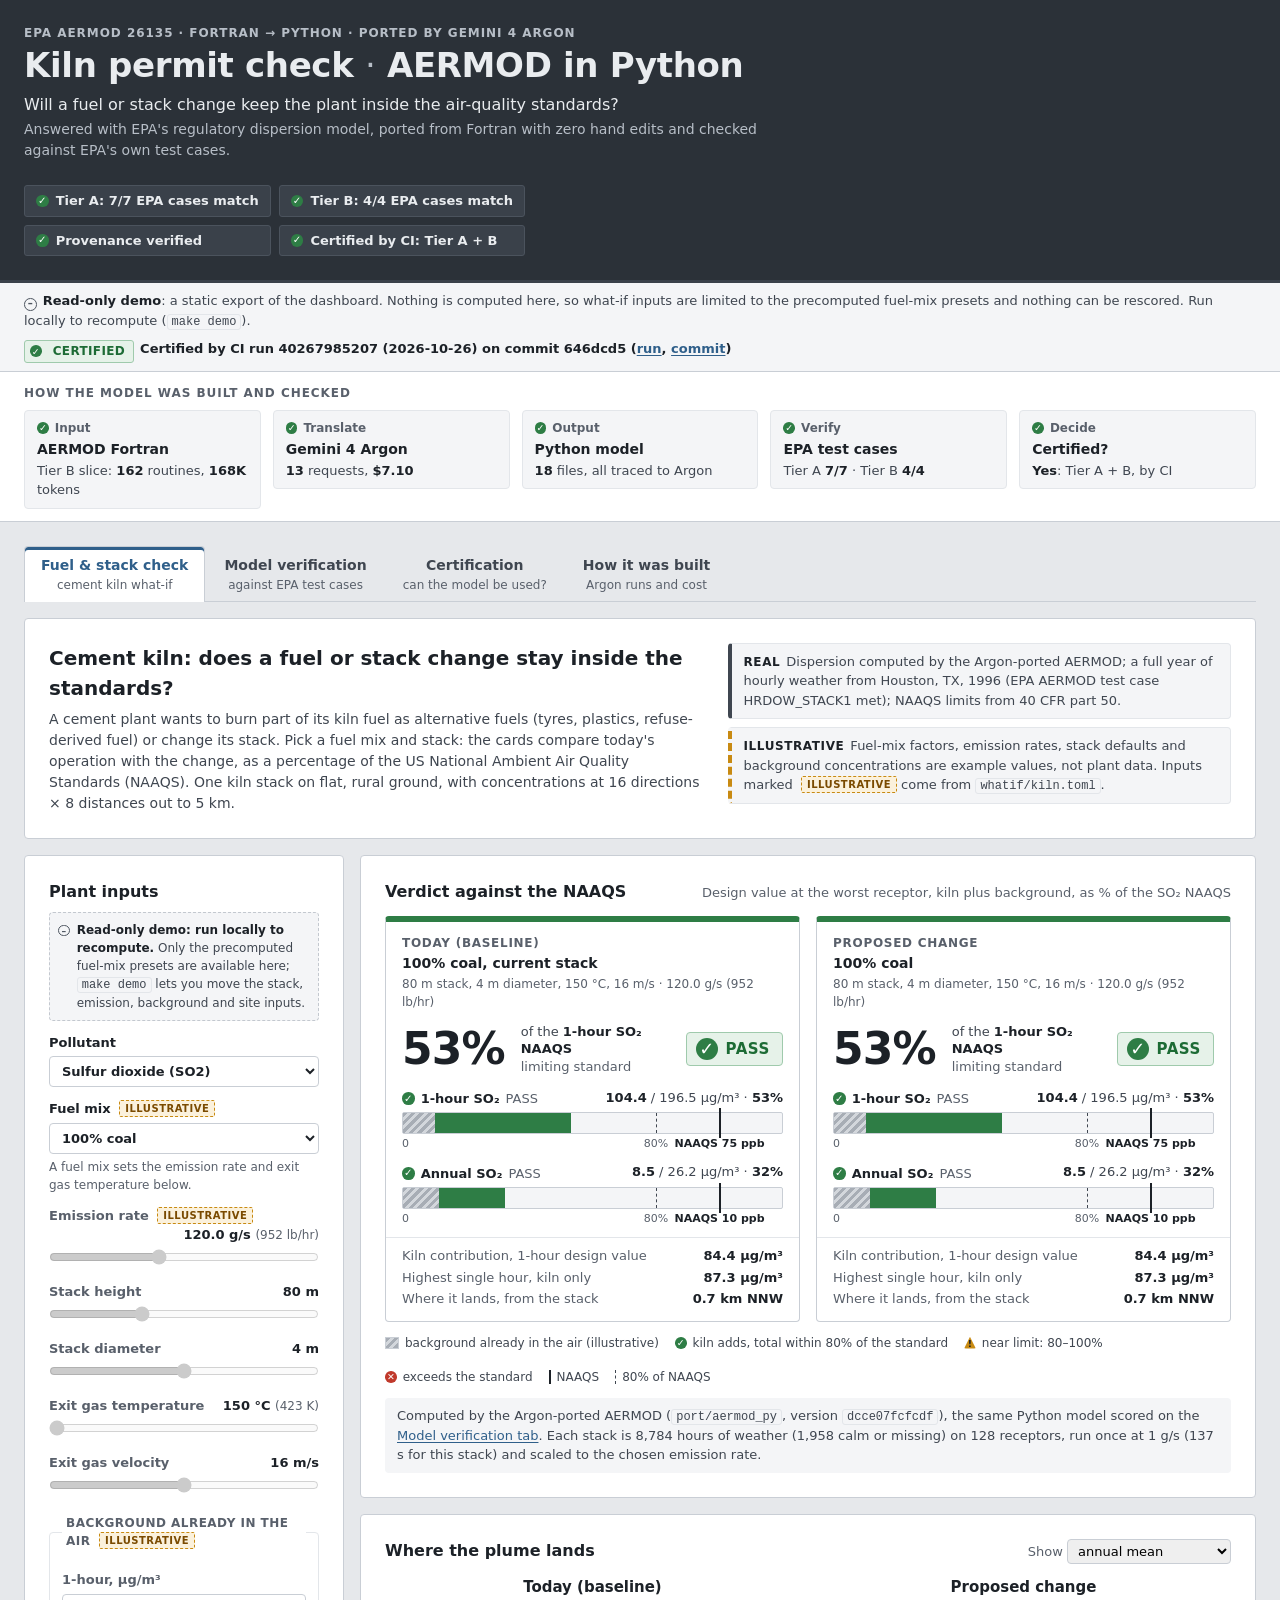
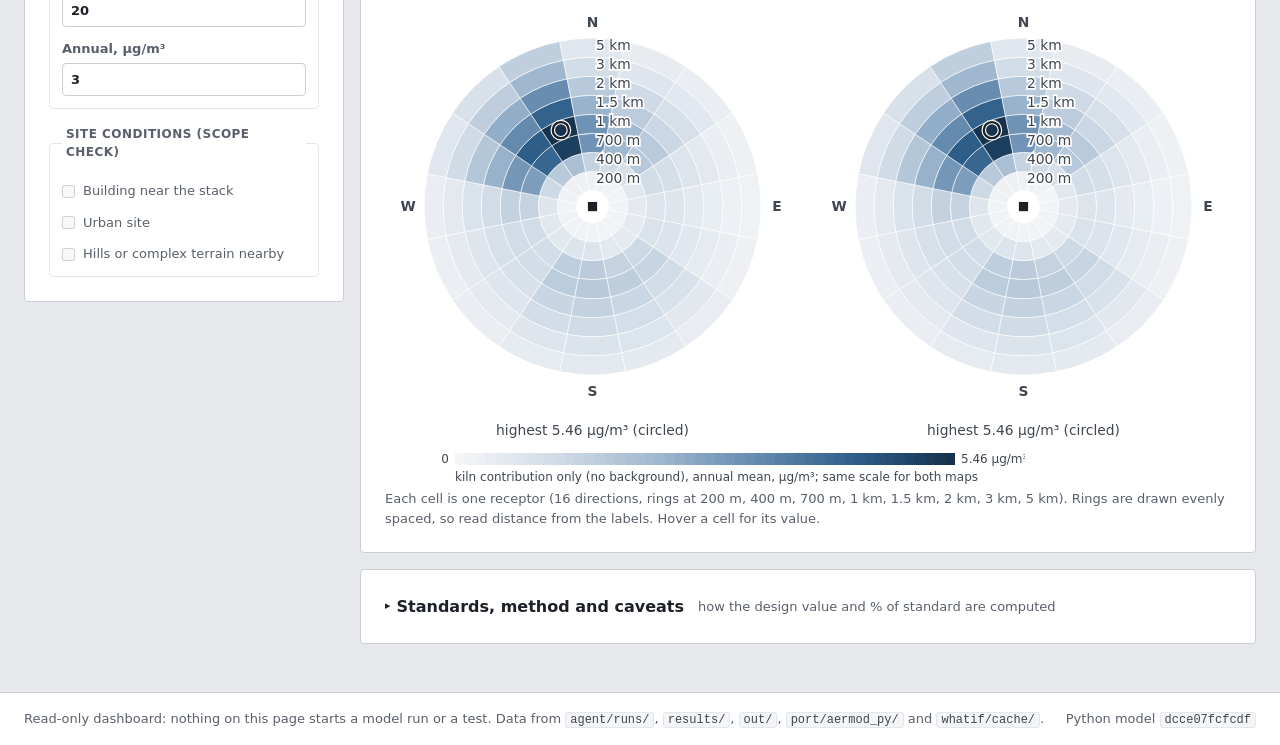
==== site/index.html @ d2975172 "feat(deploy): commit the static export and a zero-config vercel.json vercel.json selects no framewor" ====
<!DOCTYPE html>
<html lang="en">
<head>
<meta charset="UTF-8">
<meta name="viewport" content="width=device-width, initial-scale=1.0">
<title>Kiln permit check · AERMOD in Python, ported by Gemini 4 Argon and verified on EPA's test cases</title>
<link rel="icon" href="data:image/svg+xml,%3Csvg xmlns='http://www.w3.org/2000/svg' viewBox='0 0 32 32'%3E%3Crect width='32' height='32' rx='6' fill='%232b3138'/%3E%3Cpath d='M6 22c6-10 14-12 20-12' stroke='%23a9bccf' stroke-width='3' fill='none' stroke-linecap='round'/%3E%3C/svg%3E">
<link rel="stylesheet" href="app.css">
</head>
<body>
<header class="top">
    <div class="wrap">
        <div>
            <div class="eyebrow">EPA AERMOD 26135 · Fortran <span aria-hidden="true">→</span> Python · ported by Gemini 4 Argon</div>
            <h1>Kiln permit check <span class="arrow">·</span> AERMOD in Python</h1>
            <p class="tagline">Will a fuel or stack change keep the plant inside the air-quality standards?
                <span class="sub">Answered with EPA's regulatory dispersion model, ported from Fortran with zero hand edits and checked against EPA's own test cases.</span></p>
        </div>
        <div class="chips" id="chips" aria-live="polite">
            <span class="chip"><span class="ic prog" aria-hidden="true">…</span>Loading status…</span>
        </div>
    </div>
</header>

<section class="pipeline" aria-label="How it works">
    <div class="wrap">
        <div class="pipeline-title">How the model was built and checked</div>
        <ol class="steps" id="steps">
            <li><button class="step" data-go="port"><span class="n"><span class="ic neutral" aria-hidden="true">1</span>Input</span><span class="t">AERMOD Fortran</span><span class="v"><span class="skeleton" style="display:block;width:80%"></span></span></button></li>
            <li><button class="step" data-go="port"><span class="n"><span class="ic neutral" aria-hidden="true">2</span>Translate</span><span class="t">Gemini 4 Argon</span><span class="v"><span class="skeleton" style="display:block;width:80%"></span></span></button></li>
            <li><button class="step" data-go="proof"><span class="n"><span class="ic neutral" aria-hidden="true">3</span>Output</span><span class="t">Python model</span><span class="v"><span class="skeleton" style="display:block;width:80%"></span></span></button></li>
            <li><button class="step" data-go="proof"><span class="n"><span class="ic neutral" aria-hidden="true">4</span>Verify</span><span class="t">EPA test cases</span><span class="v"><span class="skeleton" style="display:block;width:80%"></span></span></button></li>
            <li><button class="step" data-go="decision"><span class="n"><span class="ic neutral" aria-hidden="true">5</span>Decide</span><span class="t">Certified?</span><span class="v"><span class="skeleton" style="display:block;width:80%"></span></span></button></li>
        </ol>
    </div>
</section>

<main class="wrap">
    <nav class="tabs" role="tablist">
        <button role="tab" data-screen="whatif" aria-selected="true">Fuel &amp; stack check <span class="sub">cement kiln what-if</span></button>
        <button role="tab" data-screen="proof" aria-selected="false">Model verification <span class="sub">against EPA test cases</span></button>
        <button role="tab" data-screen="decision" aria-selected="false">Certification <span class="sub">can the model be used?</span></button>
        <button role="tab" data-screen="port" aria-selected="false">How it was built <span class="sub">Argon runs and cost</span></button>
    </nav>

    <!-- Fuel & stack check -->
    <section id="whatif" class="screen active" role="tabpanel">
        <div class="panel wi-intro">
            <div>
                <h2 id="wi-title">Fuel &amp; stack check</h2>
                <p id="wi-story" style="margin-top:6px;color:var(--ink-2)"><span class="loading">Loading scenario config…</span></p>
            </div>
            <div class="sources" id="wi-sources"></div>
        </div>
        <div class="wi-layout">
            <div class="panel wi-controls" id="wi-controls">
                <h2>Plant inputs</h2>
                <label>Pollutant<select id="wi-pollutant"></select></label>
                <label>Fuel mix <span class="tag">illustrative</span><select id="wi-fuel"></select></label>
                <p class="hint">A fuel mix sets the emission rate and exit gas temperature below.</p>
                <label>Emission rate <span class="tag">illustrative</span> <span class="val" id="wi-emission-v"></span><input type="range" id="wi-emission" step="0.5"></label>
                <label>Stack height <span class="val" id="wi-height-v"></span><input type="range" id="wi-height"></label>
                <label>Stack diameter <span class="val" id="wi-diameter-v"></span><input type="range" id="wi-diameter"></label>
                <label>Exit gas temperature <span class="val" id="wi-temperature-v"></span><input type="range" id="wi-temperature"></label>
                <label>Exit gas velocity <span class="val" id="wi-velocity-v"></span><input type="range" id="wi-velocity"></label>
                <fieldset>
                    <legend>Background already in the air <span class="tag">illustrative</span></legend>
                    <label>1-hour, µg/m³<input type="number" id="wi-bg1" min="0" step="1"></label>
                    <label>Annual, µg/m³<input type="number" id="wi-bgA" min="0" step="1"></label>
                </fieldset>
                <fieldset>
                    <legend>Site conditions (scope check)</legend>
                    <label class="check"><input type="checkbox" id="wi-bldg"> Building near the stack</label>
                    <div id="wi-bldg-box" style="display:none">
                        <label>Building height <span class="val" id="wi-bh-v"></span><input type="range" id="wi-bh" min="5" max="80" step="1" value="30"></label>
                        <label>Building width <span class="val" id="wi-bw-v"></span><input type="range" id="wi-bw" min="5" max="150" step="1" value="40"></label>
                        <label>Distance from stack <span class="val" id="wi-bd-v"></span><input type="range" id="wi-bd" min="10" max="1000" step="10" value="100"></label>
                    </div>
                    <label class="check"><input type="checkbox" id="wi-urban"> Urban site</label>
                    <label class="check"><input type="checkbox" id="wi-terrain"> Hills or complex terrain nearby</label>
                </fieldset>
            </div>
            <div>
                <div class="panel">
                    <div class="panel-head"><h2>Verdict against the NAAQS</h2><p id="wi-verdict-sub">Design value at the worst receptor, kiln plus background</p></div>
                    <div class="verdicts" id="wi-verdicts"><div class="loading">Computing…</div></div>
                    <div class="key" id="wi-key"></div>
                    <p class="note-argon" id="wi-argon"></p>
                </div>
                <div class="panel">
                    <div class="panel-head"><h2>Where the plume lands</h2>
                        <label class="muted small">Show <select id="wi-metric" style="font:inherit;padding:3px 6px;border:1px solid var(--line);border-radius:4px">
                            <option value="annual" selected>annual mean</option>
                            <option value="one_hour">1-hour design value</option>
                            <option value="max_1h">highest single hour</option>
                        </select></label>
                    </div>
                    <div class="maps" id="wi-maps"></div>
                    <div class="muted small" id="wi-map-note" style="margin-top:8px"></div>
                </div>
                <div class="panel standards">
                    <details class="tech panel-details">
                        <summary>Standards, method and caveats <span class="muted">how the design value and % of standard are computed</span></summary>
                        <div class="body muted small" id="wi-standards"></div>
                    </details>
                </div>
            </div>
        </div>
    </section>

    <!-- Model verification -->
    <section id="proof" class="screen" role="tabpanel">
        <p class="lede"><b>Can the Python model be trusted with a permit question?</b> Each EPA test case is run through the Python model
            and through the original Fortran AERMOD. A case passes only if the Python model's hourly concentrations match the Fortran's within a strict tolerance
            and its regulatory design value matches at every receptor. The scoring script is frozen (its fingerprint is pinned), so the bar cannot move after the results are in.</p>
        <div class="kpis" id="rates"><div class="kpi"><div class="loading">Loading scores…</div></div></div>
        <div class="panel">
            <div class="panel-head"><h2>Results by test case</h2><p id="score-source"></p></div>
            <div id="case-groups"><div class="loading">Loading…</div></div>
        </div>
        <div class="panel">
            <div class="panel-head"><h2>What "pass" means</h2><p id="rules-source"></p></div>
            <div class="rules" id="rules"><div class="loading">Loading…</div></div>
        </div>
        <div class="panel">
            <details class="tech panel-details">
                <summary>Technical detail: best-fit slope by case <span class="muted">a slope of 1 means identical output</span></summary>
                <div class="body" id="slope-chart"><div class="loading">Loading…</div></div>
            </details>
        </div>
        <div class="panel">
            <div class="panel-head"><h2>Frozen scoring script</h2><p>harness/compare.py against the fingerprint approved in harness/compare.sha256</p></div>
            <div class="hash-row" id="frozen"><div class="loading">Loading…</div></div>
        </div>
        <div class="panel">
            <div class="panel-head"><h2>Provenance: every model file traces to the Argon request that wrote it</h2></div>
            <p id="prov-status"><span class="loading">Tracing files…</span></p>
            <details class="tech"><summary>File-by-file trace</summary><div class="body" id="prov-table"></div></details>
        </div>
    </section>

    <!-- Certification -->
    <section id="decision" class="screen" role="tabpanel">
        <p class="lede">Certification is recomputed on every page load from the test scores, the scoring script, the current Python model
            and its provenance. Nothing is stored, so editing any of them by hand revokes it immediately.</p>
        <div id="verdict" class="verdict"><div class="loading">Checking every criterion…</div></div>
        <div class="panel" style="margin-top:16px">
            <div class="panel-head"><h2>Criteria</h2><p>All must hold. Technical detail on the right.</p></div>
            <ul class="criteria" id="criteria"></ul>
        </div>
        <div class="panel" id="scope-note"></div>
    </section>

    <!-- Port -->
    <section id="port" class="screen" role="tabpanel">
        <p class="lede">For the engineers: Gemini 4 Argon read the in-scope AERMOD Fortran in one full-context request and wrote the whole Python package.
            An automated repair loop then fixed divergences against the reference build. Every request is recorded under
            <code>agent/runs/</code>; the numbers below are read from those records and <code>results/</code>.</p>
        <div class="kpis" id="spend"><div class="kpi"><div class="loading">Loading Argon runs…</div></div></div>
        <div class="cols-port">
            <div class="panel">
                <div class="panel-head"><h2>Fortran in scope</h2><p id="token-method"></p></div>
                <div id="token-table"><div class="loading">Loading…</div></div>
                <p class="muted small" id="token-note" style="margin-top:10px"></p>
            </div>
            <div class="panel">
                <div class="panel-head"><h2>Where the tokens went</h2><p>per Argon interaction, from the saved replies</p></div>
                <div id="token-chart"><div class="loading">Loading…</div></div>
            </div>
        </div>
        <div class="panel">
            <div class="panel-head"><h2>Argon runs <code>agent/runs/</code></h2><p>Click a run for its interactions, files written and repair decisions.</p></div>
            <div id="runs"><div class="loading">Loading…</div></div>
            <p class="muted xsmall" id="prices" style="margin-top:8px"></p>
            <div id="run-detail"></div>
        </div>
        <div class="panel">
            <div class="panel-head"><h2>Port history <code>port/aermod_py</code></h2><p>Every commit that touched the generated package.</p></div>
            <div id="commits"><div class="loading">Loading…</div></div>
        </div>
    </section>

</main>

<footer>
    <div class="wrap">
        <span>Read-only dashboard: nothing on this page starts a model run or a test. Data from <code>agent/runs/</code>,
            <code>results/</code>, <code>out/</code>, <code>port/aermod_py/</code> and <code>whatif/cache/</code>.</span>
        <span id="footer-port"></span>
    </div>
</footer>
<div id="tooltip" role="tooltip"></div>
<script src="data/static.js"></script>
<script src="app.js"></script>
</body>
</html>
---- site/app.css ----
/* Design tokens, in the spirit of ISA-101 high-performance HMI: neutral greys for structure,
   one steel blue for things you can click, and saturated colour only for status
   (green within limit, amber near limit, red exceeds), always paired with an icon or label. */
:root {
    --canvas: #e6e8eb;
    --surface: #ffffff;
    --surface-2: #f4f5f7;
    --line: #c9ced5;
    --line-2: #e3e6ea;
    --ink: #1c2127;
    --ink-2: #3f4650;
    --muted: #59606b;
    --header: #2b3138;
    --header-2: #3a414a;
    --header-ink: #e9ecef;
    --header-muted: #b7bec7;

    --accent: #2f5f8a;          /* steel blue: links, tabs, sliders, focus */
    --accent-50: #e8eef4;
    --accent-line: #a9bccf;

    --ok: #1d6b35;   --ok-fill: #2e7d45;  --ok-50: #e6f2e9;  --ok-line: #9fcaac;
    --warn: #7a4a00; --warn-fill: #c88a12; --warn-50: #fbf1dc; --warn-line: #e2c27e;
    --bad: #a3221a;  --bad-fill: #c0392b;  --bad-50: #f9e7e5;  --bad-line: #e2aaa4;
    --prog: #4d5560; --prog-50: #eceef1;  --prog-line: #c3c8cf;
    --bg-fill: #a7adb5;

    --fs-xs: 12px; --fs-sm: 13px; --fs-md: 14px; --fs-lg: 16px;
    --fs-xl: 20px; --fs-2xl: 26px; --fs-3xl: 34px;
    --s1: 4px; --s2: 8px; --s3: 12px; --s4: 16px; --s5: 24px; --s6: 32px;
    --radius: 4px;
    --font: system-ui, -apple-system, "Segoe UI", Roboto, "Helvetica Neue", Arial, "Noto Sans", "Liberation Sans", sans-serif;
    --mono: ui-monospace, "SFMono-Regular", Menlo, Consolas, "Liberation Mono", monospace;
}

* { box-sizing: border-box; margin: 0; padding: 0; }
html { -webkit-text-size-adjust: 100%; }
body { font-family: var(--font); font-size: var(--fs-md); line-height: 1.5; background: var(--canvas); color: var(--ink); font-variant-numeric: tabular-nums; }
a { color: var(--accent); text-decoration: underline; text-underline-offset: 2px; }
:focus-visible { outline: 2px solid var(--accent); outline-offset: 2px; }
code, .mono { font-family: var(--mono); font-size: var(--fs-xs); }
code { background: var(--surface-2); border: 1px solid var(--line-2); padding: 0 4px; border-radius: 3px; color: var(--ink-2); }
.mono { word-break: break-all; }
.mono.nowrap { white-space: nowrap; word-break: normal; }
h2 { font-size: var(--fs-lg); font-weight: 650; }
h3 { font-size: var(--fs-md); font-weight: 650; }
.muted { color: var(--muted); }
.small { font-size: var(--fs-sm); }
.xsmall { font-size: var(--fs-xs); }
.wrap { width: 100%; max-width: 1400px; margin: 0 auto; padding: 0 var(--s5); }
@media (min-width: 1800px) { .wrap { max-width: 1640px; } }

/* Status icon + label: the one way status is shown anywhere on the page. */
.ic { display: inline-flex; align-items: center; justify-content: center; width: 1.25em; height: 1.25em; border-radius: 50%; font-size: .78em; font-weight: 800; line-height: 1; flex: none; color: #fff; background: var(--prog); }
.ic.ok { background: var(--ok-fill); }
.ic.bad { background: var(--bad-fill); }
.ic.warn { background: var(--warn-fill); color: #1c2127; border-radius: 2px; clip-path: polygon(50% 0, 100% 100%, 0 100%); padding-top: .25em; }
.ic.prog, .ic.neutral { background: transparent; color: var(--prog); border: 1.5px solid var(--prog); }

/* Header */
.top { background: var(--header); color: var(--header-ink); border-bottom: 3px solid var(--header-2); }
.top .wrap { display: flex; justify-content: space-between; align-items: flex-end; gap: var(--s5); padding-top: var(--s5); padding-bottom: var(--s5); flex-wrap: wrap; }
.eyebrow { font-size: var(--fs-xs); letter-spacing: .08em; text-transform: uppercase; color: var(--header-muted); font-weight: 600; }
.top h1 { font-size: var(--fs-3xl); font-weight: 700; letter-spacing: -.01em; margin-top: var(--s1); line-height: 1.15; }
.top h1 .arrow { color: var(--header-muted); font-weight: 400; }
.tagline { color: var(--header-ink); font-size: var(--fs-lg); margin-top: var(--s2); max-width: 780px; }
.tagline .sub { display: block; color: var(--header-muted); font-size: var(--fs-md); margin-top: 2px; }
.chips { display: grid; grid-template-columns: repeat(2, auto); gap: var(--s2); justify-content: end; }
.chip { display: inline-flex; align-items: center; gap: 7px; font-size: var(--fs-sm); font-weight: 600; padding: 5px 11px; border-radius: 3px; background: var(--header-2); border: 1px solid #4b535d; color: var(--header-ink); white-space: nowrap; }
.chip .ic.prog, .chip .ic.neutral { color: var(--header-muted); border-color: var(--header-muted); }

/* Static export only (tools/export_static.py): read-only notice under the header */
.demo-banner { background: var(--surface-2); border-bottom: 1px solid var(--line); font-size: var(--fs-sm); color: var(--ink-2); }
.demo-banner .wrap { display: flex; justify-content: space-between; align-items: center; gap: var(--s2) var(--s5); padding-top: var(--s2); padding-bottom: var(--s2); flex-wrap: wrap; }
.demo-banner .ic, .demo-banner .badge { vertical-align: -2px; margin-right: 6px; }
.demo-banner b { color: var(--ink); }
.demo-banner .cert { font-weight: 600; color: var(--ink); }
.demo-note { display: flex; gap: 7px; align-items: baseline; font-size: var(--fs-xs); color: var(--ink-2); background: var(--surface-2); border: 1px dashed var(--prog-line); border-radius: var(--radius); padding: var(--s2); margin-top: var(--s2); }
.demo-note b { color: var(--ink); }
.wi-controls label:has(input:disabled) { color: var(--muted); }
.wi-controls input:disabled { cursor: not-allowed; }

/* How it works */
.pipeline { background: var(--surface); border-bottom: 1px solid var(--line); }
.pipeline .wrap { padding-top: var(--s3); padding-bottom: var(--s3); }
.pipeline-title { font-size: var(--fs-xs); text-transform: uppercase; letter-spacing: .08em; color: var(--muted); font-weight: 650; margin-bottom: var(--s2); }
.steps { display: grid; grid-template-columns: repeat(5, minmax(0, 1fr)); gap: var(--s3); list-style: none; }
.step { position: relative; display: block; width: 100%; text-align: left; font: inherit; color: inherit; background: var(--surface-2); border: 1px solid var(--line-2); border-radius: var(--radius); padding: var(--s2) var(--s3); cursor: pointer; }
.step:hover { border-color: var(--accent-line); background: var(--accent-50); }
.step:not(:last-child)::after { content: "›"; position: absolute; right: -11px; top: 50%; transform: translateY(-55%); color: var(--muted); font-size: 18px; z-index: 1; }
.step > span { display: block; }
.step .n { font-size: var(--fs-xs); color: var(--muted); font-weight: 650; display: flex; align-items: center; gap: 6px; }
.step .t { font-weight: 650; font-size: var(--fs-md); margin-top: 2px; }
.step .v { font-size: var(--fs-sm); color: var(--ink-2); margin-top: 1px; }
.step .v b { color: var(--ink); }

/* Tabs */
.tabs { display: flex; gap: 2px; border-bottom: 1px solid var(--line); margin: var(--s5) 0 var(--s4); flex-wrap: wrap; }
.tabs button { font: inherit; font-size: var(--fs-md); font-weight: 650; color: var(--ink-2); background: transparent; border: 1px solid transparent; border-bottom: none; border-radius: var(--radius) var(--radius) 0 0; padding: var(--s2) var(--s4); cursor: pointer; margin-bottom: -1px; }
.tabs button:hover { color: var(--accent); }
.tabs button[aria-selected="true"] { color: var(--accent); background: var(--surface); border-color: var(--line); box-shadow: inset 0 3px 0 var(--accent); }
.tabs button .sub { display: block; font-weight: 500; color: var(--muted); font-size: var(--fs-xs); }
.screen { display: none; padding-bottom: var(--s6); }
.screen.active { display: block; }
.lede { color: var(--ink-2); font-size: var(--fs-md); max-width: 920px; margin-bottom: var(--s4); }
.lede b { color: var(--ink); }

/* Panels and grids */
.panel { background: var(--surface); border: 1px solid var(--line); border-radius: var(--radius); padding: var(--s5); margin-bottom: var(--s4); }
.panel-head { display: flex; justify-content: space-between; align-items: baseline; gap: var(--s4); margin-bottom: var(--s3); flex-wrap: wrap; }
.panel-head p { font-size: var(--fs-sm); color: var(--muted); }
.panel > p + p { margin-top: var(--s2); }
.cols-port { display: grid; grid-template-columns: minmax(0, 5fr) minmax(0, 6fr); gap: var(--s4); align-items: start; }
.kpis { display: grid; grid-template-columns: repeat(auto-fit, minmax(210px, 1fr)); gap: var(--s3); margin-bottom: var(--s4); }
.kpi { background: var(--surface); border: 1px solid var(--line); border-radius: var(--radius); padding: var(--s3) var(--s4); }
.kpi .k { font-size: var(--fs-xs); text-transform: uppercase; letter-spacing: .05em; color: var(--muted); font-weight: 650; display: flex; align-items: center; gap: 6px; }
.kpi .v { font-size: var(--fs-2xl); font-weight: 700; margin-top: 2px; display: flex; align-items: center; gap: var(--s2); }
.kpi .v .ic { font-size: 18px; }
.kpi .d { font-size: var(--fs-sm); color: var(--muted); margin-top: 2px; }
.kpi.ok { border-left: 4px solid var(--ok-fill); }
.kpi.bad { border-left: 4px solid var(--bad-fill); }
.kpi.prog { border-left: 4px solid var(--prog-line); }

/* Expandable technical detail */
details.tech { margin-top: var(--s3); border-top: 1px dashed var(--line); padding-top: var(--s2); }
details.tech > summary { cursor: pointer; font-size: var(--fs-sm); font-weight: 600; color: var(--accent); list-style: none; display: inline-flex; align-items: center; gap: 6px; }
details.tech > summary::-webkit-details-marker { display: none; }
details.tech > summary::before { content: "▸"; font-size: 11px; transition: transform .1s; }
details.tech[open] > summary::before { transform: rotate(90deg); }
details.tech > .body { margin-top: var(--s3); }
details.panel-details > summary { font-size: var(--fs-lg); font-weight: 650; color: var(--ink); }
details.panel-details { border-top: none; padding-top: 0; margin-top: 0; }
details.panel-details > summary .muted { font-size: var(--fs-sm); font-weight: 400; margin-left: var(--s2); }

/* Tables */
.table-wrap { overflow-x: auto; }
table { width: 100%; border-collapse: collapse; font-size: var(--fs-sm); }
th, td { text-align: left; padding: 8px 10px; border-bottom: 1px solid var(--line-2); vertical-align: top; }
th { color: var(--muted); font-weight: 650; font-size: var(--fs-xs); text-transform: uppercase; letter-spacing: .04em; background: var(--surface-2); border-bottom: 1px solid var(--line); white-space: nowrap; }
td.num, th.num { text-align: right; white-space: nowrap; }
tr.clickable { cursor: pointer; }
tr.clickable:hover td, tr.selected td { background: var(--accent-50); }

/* Badges: icon + text, never colour alone */
.badge { display: inline-flex; align-items: center; gap: 5px; padding: 1px 8px 1px 5px; border-radius: 3px; font-size: var(--fs-xs); font-weight: 700; border: 1px solid transparent; white-space: nowrap; line-height: 1.6; text-transform: uppercase; letter-spacing: .03em; }
.badge.ok { background: var(--ok-50); color: var(--ok); border-color: var(--ok-line); }
.badge.bad { background: var(--bad-50); color: var(--bad); border-color: var(--bad-line); }
.badge.warn { background: var(--warn-50); color: var(--warn); border-color: var(--warn-line); }
.badge.prog, .badge.neutral { background: var(--prog-50); color: var(--prog); border-color: var(--prog-line); }
.badge.plain { text-transform: none; letter-spacing: 0; font-weight: 600; padding-left: 8px; }

/* Tooltips: any element with data-tip; app.js positions one shared bubble. */
.tip { display: inline-flex; align-items: center; justify-content: center; width: 15px; height: 15px; border-radius: 50%; font-size: 10px; font-weight: 700; font-style: normal; color: var(--muted); border: 1px solid var(--line); background: var(--surface); cursor: help; vertical-align: 1px; text-transform: none; letter-spacing: 0; flex: none; }
.tip:hover, .tip:focus-visible { color: var(--accent); border-color: var(--accent); }
[data-tip] { cursor: help; }
#tooltip { position: fixed; z-index: 50; max-width: 340px; background: var(--header); color: var(--header-ink); font-size: var(--fs-sm); line-height: 1.45; padding: 8px 11px; border-radius: var(--radius); pointer-events: none; opacity: 0; transition: opacity .08s; }
#tooltip.show { opacity: 1; }

/* Loading, empty and error states */
.loading { color: var(--muted); font-size: var(--fs-sm); display: flex; align-items: center; gap: var(--s2); padding: var(--s3) 0; }
.loading::before { content: ""; width: 14px; height: 14px; border-radius: 50%; border: 2px solid var(--line); border-top-color: var(--accent); animation: spin .8s linear infinite; }
@keyframes spin { to { transform: rotate(360deg); } }
.skeleton { background: var(--line-2); border-radius: 3px; height: 14px; animation: pulse 1.2s ease-in-out infinite; }
@keyframes pulse { 50% { opacity: .5; } }
.empty { border: 1px dashed var(--prog-line); background: var(--surface-2); border-radius: var(--radius); padding: var(--s4); color: var(--ink-2); font-size: var(--fs-sm); }
.empty b { color: var(--ink); }
.error { border: 1px solid var(--bad-line); background: var(--bad-50); color: var(--bad); border-radius: var(--radius); padding: var(--s3) var(--s4); font-size: var(--fs-sm); margin-bottom: var(--s4); }

/* Case cards (Verification) */
.tier-head { display: flex; align-items: center; gap: var(--s2); margin: var(--s5) 0 var(--s2); flex-wrap: wrap; }
.tier-head:first-child { margin-top: 0; }
.tier-head h3 { font-size: var(--fs-lg); }
.tier-head .scope { color: var(--muted); font-size: var(--fs-sm); }
.cases { display: grid; grid-template-columns: repeat(auto-fill, minmax(300px, 1fr)); gap: var(--s3); }
.case { border: 1px solid var(--line); border-left: 4px solid var(--line); border-radius: var(--radius); padding: var(--s3) var(--s4); background: var(--surface); }
.case.pass { border-left-color: var(--ok-fill); }
.case.fail { border-left-color: var(--bad-fill); }
.case.prog { border-left-color: var(--prog-line); background: var(--surface-2); }
.case.pending { border-left-color: var(--prog-line); }
.case-head { display: flex; justify-content: space-between; align-items: center; gap: var(--s2); }
.case-head b { font-family: var(--mono); font-size: var(--fs-sm); font-weight: 650; word-break: break-all; }
.case .meta { font-size: var(--fs-xs); color: var(--muted); margin: 2px 0 var(--s2); }
.case .plain { list-style: none; display: grid; gap: 3px; font-size: var(--fs-sm); }
.case .plain li { display: flex; gap: 7px; align-items: baseline; }
.case .plain .ic { position: relative; top: 2px; }
.case dl { display: grid; grid-template-columns: auto 1fr; gap: 3px var(--s3); font-size: var(--fs-sm); }
.case dt { color: var(--muted); display: flex; align-items: center; gap: 5px; }
.case dd { text-align: right; white-space: nowrap; font-size: var(--fs-sm); align-self: center; }
.case pre { white-space: pre-wrap; font-size: var(--fs-xs); font-family: var(--mono); color: var(--bad); }
.case details.tech { margin-top: var(--s2); }

.rules { display: grid; grid-template-columns: repeat(2, minmax(0, 1fr)); gap: var(--s4); }
.rule { border: 1px solid var(--line-2); border-radius: var(--radius); padding: var(--s4); background: var(--surface-2); }
.rule h3 { display: flex; align-items: center; gap: var(--s2); }
.rule .against { font-size: var(--fs-sm); color: var(--muted); margin: 2px 0 var(--s2); }
.rule ul { list-style: none; display: grid; gap: var(--s2); }
.rule li { font-size: var(--fs-sm); padding-left: 16px; position: relative; }
.rule li::before { content: ""; position: absolute; left: 2px; top: 8px; width: 6px; height: 6px; background: var(--ink-2); }
.rule .tech-list li { font-family: var(--mono); font-size: var(--fs-xs); color: var(--ink-2); }

.hash-row { display: grid; grid-template-columns: 1fr 1fr auto; gap: var(--s3); align-items: stretch; }
.hash { background: var(--surface-2); border: 1px solid var(--line-2); border-radius: var(--radius); padding: var(--s3); }
.hash .k { font-size: var(--fs-xs); color: var(--muted); font-weight: 650; text-transform: uppercase; letter-spacing: .05em; margin-bottom: 4px; }

/* Certification */
.verdict { display: flex; align-items: center; gap: var(--s5); border-radius: var(--radius); padding: var(--s5); border: 1px solid var(--line); border-left-width: 6px; background: var(--surface); }
.verdict.ok { border-left-color: var(--ok-fill); }
.verdict.bad { border-left-color: var(--bad-fill); }
.verdict .ic { font-size: 44px; }
.verdict h2 { font-size: var(--fs-2xl); }
.verdict p { color: var(--ink-2); margin-top: 2px; max-width: 860px; }
.criteria { list-style: none; display: grid; }
.criteria li { display: grid; grid-template-columns: 26px minmax(220px, 1fr) minmax(0, 1.4fr); gap: var(--s3); padding: var(--s3) 0; border-bottom: 1px solid var(--line-2); align-items: start; }
.criteria li:last-child { border-bottom: none; }
.criteria li > .ic { font-size: 18px; margin-top: 1px; }
.criteria .title { font-weight: 650; }
.criteria .why { font-size: var(--fs-sm); color: var(--muted); }
.criteria .detail { font-family: var(--mono); font-size: var(--fs-xs); color: var(--ink-2); word-break: break-all; background: var(--surface-2); border-radius: var(--radius); padding: 6px 8px; }

/* Charts */
.chart { width: 100%; height: auto; display: block; font-family: var(--font); font-variant-numeric: tabular-nums; }
.chart text { fill: var(--ink-2); font-size: 12px; }
.chart .axis-title { fill: var(--muted); font-size: 12px; }
.chart .tick { stroke: var(--line); }
.chart .grid { stroke: var(--line-2); }
.chart .title { font-weight: 650; fill: var(--ink); font-size: 13px; }
.legend { display: flex; gap: var(--s4); flex-wrap: wrap; font-size: var(--fs-xs); color: var(--ink-2); margin-bottom: var(--s2); }
.legend span { display: inline-flex; align-items: center; gap: 6px; }
.legend i { display: inline-block; width: 12px; height: 12px; border-radius: 2px; }

/* How it was built */
.run-detail { margin-top: var(--s4); border-top: 1px solid var(--line); padding-top: var(--s4); }
.commits { list-style: none; }
.commits li { display: grid; grid-template-columns: 78px 110px 1fr; gap: var(--s3); padding: 7px 0; border-bottom: 1px solid var(--line-2); font-size: var(--fs-sm); }
.commits li:last-child { border-bottom: none; }

/* Fuel & stack check */
.wi-intro { display: grid; grid-template-columns: minmax(0, 1.3fr) minmax(0, 1fr); gap: var(--s5); align-items: start; }
.wi-intro h2 { font-size: var(--fs-xl); }
.sources { display: grid; gap: var(--s2); font-size: var(--fs-sm); }
.source { border: 1px solid var(--line-2); border-left: 4px solid var(--ink-2); background: var(--surface-2); border-radius: var(--radius); padding: var(--s2) var(--s3); color: var(--ink-2); }
.source.illus { border-left-color: var(--warn-fill); border-left-style: dashed; }
.source .lab { font-weight: 700; color: var(--ink); text-transform: uppercase; font-size: var(--fs-xs); letter-spacing: .05em; margin-right: 6px; }
.tag { display: inline-block; font-size: 10px; font-weight: 700; text-transform: uppercase; letter-spacing: .05em; padding: 0 5px; border-radius: 2px; border: 1px dashed var(--warn-fill); color: var(--warn); background: var(--warn-50); vertical-align: 1px; margin-left: 4px; }
.tag.real { border: 1px solid var(--ink-2); color: var(--ink-2); background: var(--surface-2); }

.wi-layout { display: grid; grid-template-columns: 320px minmax(0, 1fr); gap: var(--s4); align-items: start; }
@media (min-width: 1800px) { .wi-layout { grid-template-columns: 360px minmax(0, 1fr); } }
.wi-controls { position: sticky; top: var(--s4); }
.wi-controls label { display: block; font-size: var(--fs-sm); font-weight: 600; margin-top: var(--s3); color: var(--ink); }
.wi-controls label span.val { float: right; font-weight: 700; color: var(--ink); }
.wi-controls label span.val small { font-weight: 500; color: var(--muted); font-size: var(--fs-xs); }
.wi-controls input[type=range] { width: 100%; accent-color: var(--accent); margin-top: 4px; }
.wi-controls select, .wi-controls input[type=number] { width: 100%; padding: 6px 8px; margin-top: 4px; font: inherit; font-size: var(--fs-sm); border: 1px solid var(--line); border-radius: var(--radius); background: var(--surface); color: var(--ink); }
.wi-controls fieldset { border: 1px solid var(--line-2); border-radius: var(--radius); padding: var(--s2) var(--s3) var(--s3); margin-top: var(--s4); }
.wi-controls legend { font-size: var(--fs-xs); color: var(--muted); padding: 0 4px; font-weight: 650; text-transform: uppercase; letter-spacing: .04em; }
.wi-controls .check { font-weight: 500; display: flex; align-items: center; gap: var(--s2); }
.wi-controls .hint { font-size: var(--fs-xs); color: var(--muted); margin-top: 4px; font-weight: 400; }

.verdicts { display: grid; grid-template-columns: repeat(2, minmax(0, 1fr)); gap: var(--s4); }
.vcard { border: 1px solid var(--line); border-radius: var(--radius); background: var(--surface); border-top: 6px solid var(--prog-line); }
.vcard.ok { border-top-color: var(--ok-fill); }
.vcard.warn { border-top-color: var(--warn-fill); }
.vcard.bad { border-top-color: var(--bad-fill); }
.vcard .vhead { padding: var(--s3) var(--s4) 0; }
.vcard .who { font-size: var(--fs-xs); text-transform: uppercase; letter-spacing: .06em; color: var(--muted); font-weight: 700; }
.vcard .what { font-weight: 650; font-size: var(--fs-md); margin-top: 1px; }
.vcard .stack { font-size: var(--fs-xs); color: var(--muted); margin-top: 1px; }
.vcard .big { display: flex; align-items: center; gap: var(--s4); padding: var(--s3) var(--s4); }
.vcard .big .pctv { font-size: 44px; font-weight: 750; line-height: 1; letter-spacing: -.02em; }
.vcard .big .pctl { font-size: var(--fs-sm); color: var(--ink-2); line-height: 1.35; }
.vcard .big .pctl b { color: var(--ink); }
.vstatus { display: inline-flex; align-items: center; gap: 7px; font-size: 15px; font-weight: 800; letter-spacing: .04em; padding: 5px 12px 5px 9px; border-radius: var(--radius); border: 1px solid; margin-left: auto; white-space: nowrap; }
.vstatus .ic { font-size: 18px; }
.vstatus.ok { color: var(--ok); background: var(--ok-50); border-color: var(--ok-line); }
.vstatus.warn { color: var(--warn); background: var(--warn-50); border-color: var(--warn-line); }
.vstatus.bad { color: var(--bad); background: var(--bad-50); border-color: var(--bad-line); }
.vstatus.neutral { color: var(--prog); background: var(--prog-50); border-color: var(--prog-line); }
.vcard .gauges { padding: 0 var(--s4) var(--s3); display: grid; gap: var(--s3); }
.vcard .facts { border-top: 1px solid var(--line-2); padding: var(--s2) var(--s4) var(--s3); display: grid; grid-template-columns: auto 1fr; gap: 2px var(--s3); font-size: var(--fs-sm); }
.vcard .facts dt { color: var(--muted); }
.vcard .facts dd { text-align: right; font-weight: 600; white-space: nowrap; }
.vcard .outscope { padding: var(--s3) var(--s4) var(--s4); font-size: var(--fs-sm); color: var(--ink-2); }
.vcard .outscope ul { margin: 6px 0 0 18px; }

.gauge .gl { display: flex; justify-content: space-between; align-items: baseline; gap: var(--s2); font-size: var(--fs-sm); }
.gauge .gl .name { white-space: nowrap; font-weight: 650; display: inline-flex; align-items: center; gap: 6px; }
.gauge .gl .val { color: var(--ink-2); white-space: nowrap; }
.gauge .gl .val b { color: var(--ink); }
.gauge .bar { position: relative; height: 22px; margin-top: 4px; background: var(--surface-2); border: 1px solid var(--line); border-radius: 2px; }
.gauge .seg { position: absolute; top: 0; bottom: 0; }
.gauge .seg.bg { left: 0; background: repeating-linear-gradient(135deg, var(--bg-fill) 0 3px, #d3d7dc 3px 6px); }
.gauge .seg.kiln.ok { background: var(--ok-fill); }
.gauge .seg.kiln.warn { background: var(--warn-fill); }
.gauge .seg.kiln.bad { background: var(--bad-fill); }
.gauge .line { position: absolute; top: -5px; bottom: -5px; width: 0; border-left: 2px solid var(--ink); }
.gauge .line.near { border-left: 1px dashed var(--ink-2); top: 0; bottom: 0; }
.gauge .scale { position: relative; height: 16px; font-size: 11px; color: var(--muted); }
.gauge .scale span { position: absolute; transform: translateX(-50%); white-space: nowrap; top: 2px; }
.gauge .scale span.std { color: var(--ink); font-weight: 700; }
.gauge.na .bar { display: none; }

.key { display: flex; gap: var(--s4); flex-wrap: wrap; font-size: var(--fs-xs); color: var(--ink-2); margin-top: var(--s3); }
.key span { display: inline-flex; align-items: center; gap: 6px; }
.key i { display: inline-block; width: 14px; height: 12px; border: 1px solid var(--line); }
.key i.bg { background: repeating-linear-gradient(135deg, var(--bg-fill) 0 3px, #d3d7dc 3px 6px); }
.key i.std { width: 0; height: 14px; border: none; border-left: 2px solid var(--ink); }
.key i.near { width: 0; height: 14px; border: none; border-left: 1px dashed var(--ink-2); }

.note-argon { font-size: var(--fs-sm); color: var(--ink-2); margin-top: var(--s3); background: var(--surface-2); border-radius: var(--radius); padding: var(--s2) var(--s3); }
.maps { display: grid; grid-template-columns: repeat(2, minmax(0, 1fr)); gap: var(--s4); }
.maps svg { width: 100%; height: auto; max-width: 440px; margin: 0 auto; display: block; }
.standards ul { margin-left: 18px; display: grid; gap: 4px; }
.standards p { margin-top: var(--s2); }

footer { border-top: 1px solid var(--line); background: var(--surface); color: var(--muted); font-size: var(--fs-sm); }
footer .wrap { padding-top: var(--s4); padding-bottom: var(--s4); display: flex; justify-content: space-between; gap: var(--s4); flex-wrap: wrap; }

@media (max-width: 1100px) {
    .steps { grid-template-columns: repeat(2, minmax(0, 1fr)); }
    .step::after { display: none; }
    .wi-layout, .wi-intro, .cols-port, .rules, .verdicts, .maps, .hash-row { grid-template-columns: minmax(0, 1fr); }
    .wi-controls { position: static; }
    .criteria li { grid-template-columns: 26px minmax(0, 1fr); }
    .criteria .detail { grid-column: 2; }
}
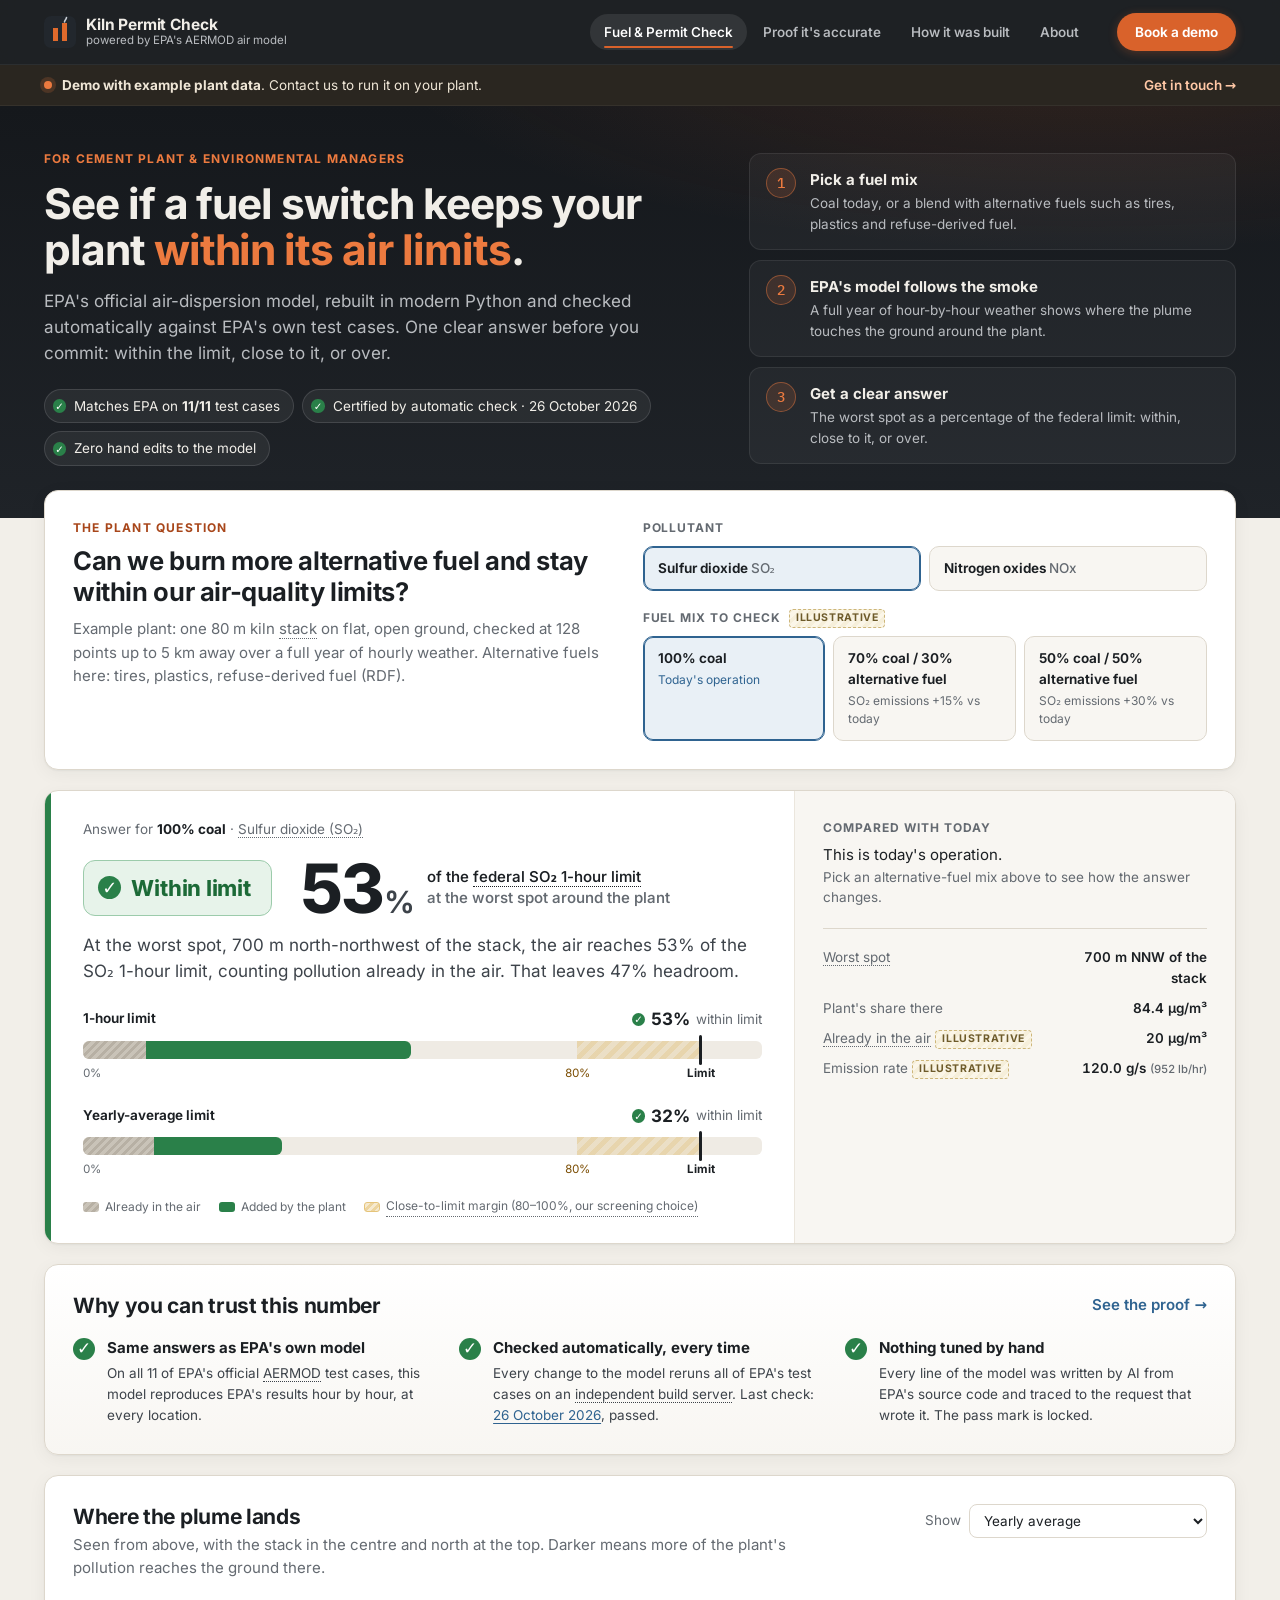
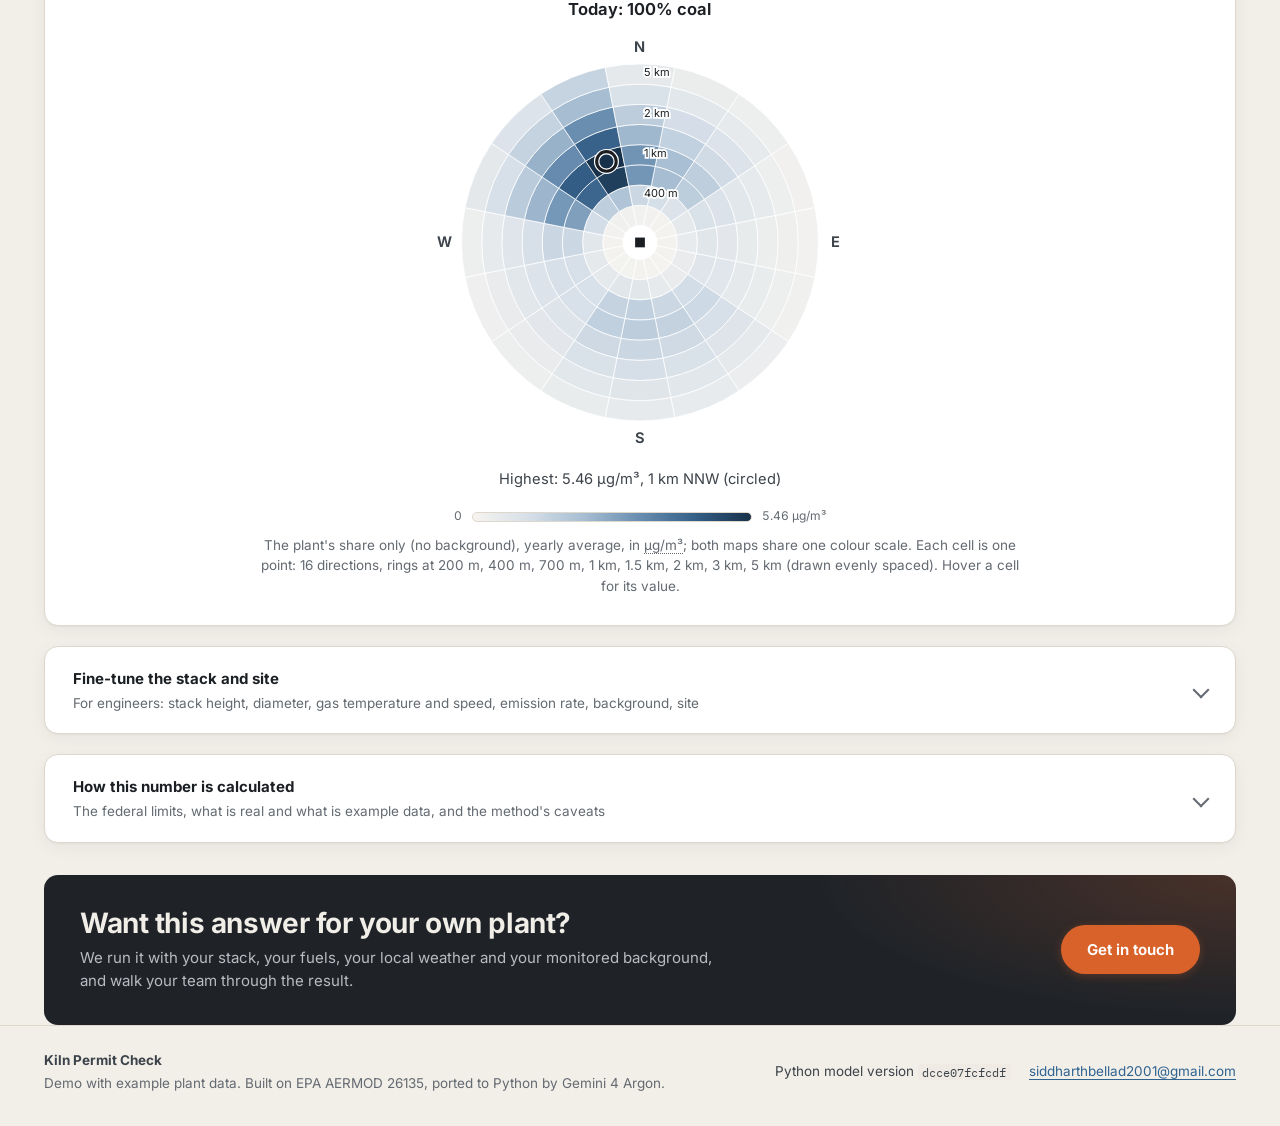
==== commit 9e390e7f: "chore(site): re-export the static site Co-authored-by: Siddharth Bellad <entersidbellad@users.norepl" ====
--- a/site/index.html
+++ b/site/index.html
@@ -3,190 +3,271 @@
 <head>
 <meta charset="UTF-8">
 <meta name="viewport" content="width=device-width, initial-scale=1.0">
-<title>Kiln permit check · AERMOD in Python, ported by Gemini 4 Argon and verified on EPA's test cases</title>
-<link rel="icon" href="data:image/svg+xml,%3Csvg xmlns='http://www.w3.org/2000/svg' viewBox='0 0 32 32'%3E%3Crect width='32' height='32' rx='6' fill='%232b3138'/%3E%3Cpath d='M6 22c6-10 14-12 20-12' stroke='%23a9bccf' stroke-width='3' fill='none' stroke-linecap='round'/%3E%3C/svg%3E">
+<meta name="description" content="Will a fuel switch keep your cement plant within its air-quality limits? EPA's AERMOD air model, rebuilt in Python and checked against EPA's own test cases.">
+<meta name="theme-color" content="#16191d">
+<title>Kiln Permit Check · Can we burn more alternative fuel and stay within the limits?</title>
+<link rel="icon" href="data:image/svg+xml,%3Csvg xmlns='http://www.w3.org/2000/svg' viewBox='0 0 32 32'%3E%3Crect width='32' height='32' rx='7' fill='%2316191d'/%3E%3Cpath d='M9 25V12h5v13M18 25V7h5v18' fill='%23e06a2c'/%3E%3Cpath d='M20.5 6c0-2 2-2.5 2-4.5' stroke='%23c9ced4' stroke-width='1.6' fill='none' stroke-linecap='round'/%3E%3C/svg%3E">
+<link rel="preload" href="fonts/inter-latin-var.woff2" as="font" type="font/woff2" crossorigin>
 <link rel="stylesheet" href="app.css">
 </head>
 <body>
-<header class="top">
-    <div class="wrap">
-        <div>
-            <div class="eyebrow">EPA AERMOD 26135 · Fortran <span aria-hidden="true">→</span> Python · ported by Gemini 4 Argon</div>
-            <h1>Kiln permit check <span class="arrow">·</span> AERMOD in Python</h1>
-            <p class="tagline">Will a fuel or stack change keep the plant inside the air-quality standards?
-                <span class="sub">Answered with EPA's regulatory dispersion model, ported from Fortran with zero hand edits and checked against EPA's own test cases.</span></p>
-        </div>
-        <div class="chips" id="chips" aria-live="polite">
-            <span class="chip"><span class="ic prog" aria-hidden="true">…</span>Loading status…</span>
-        </div>
+<a class="skip" href="#main">Skip to content</a>
+
+<header class="site">
+    <div class="wrap bar">
+        <a class="brand" href="#whatif" data-go="whatif" aria-label="Kiln Permit Check, home">
+            <svg viewBox="0 0 32 32" aria-hidden="true"><rect width="32" height="32" rx="7" fill="#22272d"/><path d="M9 25V12h5v13M18 25V7h5v18" fill="#e06a2c"/><path d="M20.5 6c0-2 2-2.5 2-4.5" stroke="#c9ced4" stroke-width="1.6" fill="none" stroke-linecap="round"/></svg>
+            <span><b>Kiln Permit Check</b><small>powered by EPA's AERMOD air model</small></span>
+        </a>
+        <nav class="nav" aria-label="Sections">
+            <a href="#whatif" data-go="whatif">Fuel &amp; Permit Check</a>
+            <a href="#proof" data-go="proof">Proof it's accurate</a>
+            <a href="#port" data-go="port">How it was built</a>
+            <a href="#about" data-go="about">About</a>
+        </nav>
+        <a class="btn btn-accent" data-contact href="mailto:siddharthbellad2001@gmail.com">Book a demo</a>
     </div>
 </header>
 
-<section class="pipeline" aria-label="How it works">
-    <div class="wrap">
-        <div class="pipeline-title">How the model was built and checked</div>
-        <ol class="steps" id="steps">
-            <li><button class="step" data-go="port"><span class="n"><span class="ic neutral" aria-hidden="true">1</span>Input</span><span class="t">AERMOD Fortran</span><span class="v"><span class="skeleton" style="display:block;width:80%"></span></span></button></li>
-            <li><button class="step" data-go="port"><span class="n"><span class="ic neutral" aria-hidden="true">2</span>Translate</span><span class="t">Gemini 4 Argon</span><span class="v"><span class="skeleton" style="display:block;width:80%"></span></span></button></li>
-            <li><button class="step" data-go="proof"><span class="n"><span class="ic neutral" aria-hidden="true">3</span>Output</span><span class="t">Python model</span><span class="v"><span class="skeleton" style="display:block;width:80%"></span></span></button></li>
-            <li><button class="step" data-go="proof"><span class="n"><span class="ic neutral" aria-hidden="true">4</span>Verify</span><span class="t">EPA test cases</span><span class="v"><span class="skeleton" style="display:block;width:80%"></span></span></button></li>
-            <li><button class="step" data-go="decision"><span class="n"><span class="ic neutral" aria-hidden="true">5</span>Decide</span><span class="t">Certified?</span><span class="v"><span class="skeleton" style="display:block;width:80%"></span></span></button></li>
+<div id="demo-banner"></div>
+
+<section class="hero" aria-labelledby="hero-title">
+    <div class="wrap hero-grid">
+        <div class="hero-copy">
+            <p class="eyebrow">For cement plant &amp; environmental managers</p>
+            <h1 id="hero-title">See if a fuel switch keeps your plant <span class="accent">within its air limits</span>.</h1>
+            <p class="lede">EPA's official air-dispersion model, rebuilt in modern Python and checked automatically against EPA's own test cases.
+                One clear answer before you commit: within the limit, close to it, or over.</p>
+            <ul class="trust-pills" id="trust-pills" aria-live="polite"><li class="pill"><span class="skeleton"></span></li></ul>
+        </div>
+        <ol class="how" aria-label="How it works">
+            <li><span class="num">1</span><div><b>Pick a fuel mix</b><span>Coal today, or a blend with alternative fuels such as tires, plastics and refuse-derived fuel.</span></div></li>
+            <li><span class="num">2</span><div><b>EPA's model follows the smoke</b><span>A full year of hour-by-hour weather shows where the plume touches the ground around the plant.</span></div></li>
+            <li><span class="num">3</span><div><b>Get a clear answer</b><span>The worst spot as a percentage of the federal limit: within, close to it, or over.</span></div></li>
         </ol>
     </div>
 </section>
 
-<main class="wrap">
-    <nav class="tabs" role="tablist">
-        <button role="tab" data-screen="whatif" aria-selected="true">Fuel &amp; stack check <span class="sub">cement kiln what-if</span></button>
-        <button role="tab" data-screen="proof" aria-selected="false">Model verification <span class="sub">against EPA test cases</span></button>
-        <button role="tab" data-screen="decision" aria-selected="false">Certification <span class="sub">can the model be used?</span></button>
-        <button role="tab" data-screen="port" aria-selected="false">How it was built <span class="sub">Argon runs and cost</span></button>
-    </nav>
-
-    <!-- Fuel & stack check -->
-    <section id="whatif" class="screen active" role="tabpanel">
-        <div class="panel wi-intro">
-            <div>
-                <h2 id="wi-title">Fuel &amp; stack check</h2>
-                <p id="wi-story" style="margin-top:6px;color:var(--ink-2)"><span class="loading">Loading scenario config…</span></p>
-            </div>
-            <div class="sources" id="wi-sources"></div>
-        </div>
-        <div class="wi-layout">
-            <div class="panel wi-controls" id="wi-controls">
-                <h2>Plant inputs</h2>
-                <label>Pollutant<select id="wi-pollutant"></select></label>
-                <label>Fuel mix <span class="tag">illustrative</span><select id="wi-fuel"></select></label>
-                <p class="hint">A fuel mix sets the emission rate and exit gas temperature below.</p>
-                <label>Emission rate <span class="tag">illustrative</span> <span class="val" id="wi-emission-v"></span><input type="range" id="wi-emission" step="0.5"></label>
-                <label>Stack height <span class="val" id="wi-height-v"></span><input type="range" id="wi-height"></label>
-                <label>Stack diameter <span class="val" id="wi-diameter-v"></span><input type="range" id="wi-diameter"></label>
-                <label>Exit gas temperature <span class="val" id="wi-temperature-v"></span><input type="range" id="wi-temperature"></label>
-                <label>Exit gas velocity <span class="val" id="wi-velocity-v"></span><input type="range" id="wi-velocity"></label>
-                <fieldset>
-                    <legend>Background already in the air <span class="tag">illustrative</span></legend>
-                    <label>1-hour, µg/m³<input type="number" id="wi-bg1" min="0" step="1"></label>
-                    <label>Annual, µg/m³<input type="number" id="wi-bgA" min="0" step="1"></label>
+<main id="main" class="wrap">
+
+    <!-- Fuel & Permit Check -->
+    <section id="sec-whatif" data-screen="whatif" class="screen active" aria-labelledby="wi-question">
+        <div class="card question">
+            <div class="q-text">
+                <p class="eyebrow">The plant question</p>
+                <h2 id="wi-question">Can we burn more alternative fuel and stay within our air-quality limits?</h2>
+                <p class="muted" id="wi-plant"><span class="loading">Loading the example plant…</span></p>
+            </div>
+            <div class="q-controls">
+                <fieldset class="seg" id="wi-pollutant">
+                    <legend>Pollutant</legend>
                 </fieldset>
-                <fieldset>
-                    <legend>Site conditions (scope check)</legend>
-                    <label class="check"><input type="checkbox" id="wi-bldg"> Building near the stack</label>
-                    <div id="wi-bldg-box" style="display:none">
-                        <label>Building height <span class="val" id="wi-bh-v"></span><input type="range" id="wi-bh" min="5" max="80" step="1" value="30"></label>
-                        <label>Building width <span class="val" id="wi-bw-v"></span><input type="range" id="wi-bw" min="5" max="150" step="1" value="40"></label>
-                        <label>Distance from stack <span class="val" id="wi-bd-v"></span><input type="range" id="wi-bd" min="10" max="1000" step="10" value="100"></label>
-                    </div>
-                    <label class="check"><input type="checkbox" id="wi-urban"> Urban site</label>
-                    <label class="check"><input type="checkbox" id="wi-terrain"> Hills or complex terrain nearby</label>
+                <fieldset class="fuels" id="wi-fuel">
+                    <legend>Fuel mix to check <span class="tag" data-tip="Illustrative: the emission changes for each fuel mix are example values, not data from a real plant.">Illustrative</span></legend>
                 </fieldset>
             </div>
-            <div>
-                <div class="panel">
-                    <div class="panel-head"><h2>Verdict against the NAAQS</h2><p id="wi-verdict-sub">Design value at the worst receptor, kiln plus background</p></div>
-                    <div class="verdicts" id="wi-verdicts"><div class="loading">Computing…</div></div>
-                    <div class="key" id="wi-key"></div>
-                    <p class="note-argon" id="wi-argon"></p>
+        </div>
+
+        <div id="wi-answer" class="answer-wrap" aria-live="polite"><div class="card"><div class="loading">Running the numbers…</div></div></div>
+
+        <section class="trust card" aria-labelledby="trust-title">
+            <div class="section-head">
+                <h2 id="trust-title">Why you can trust this number</h2>
+                <a class="link-more" href="#proof" data-go="proof">See the proof <span aria-hidden="true">→</span></a>
+            </div>
+            <div class="trust-grid" id="trust-grid"><div class="loading">Loading…</div></div>
+        </section>
+
+        <section class="card" aria-labelledby="maps-title">
+            <div class="section-head">
+                <div><h2 id="maps-title">Where the plume lands</h2>
+                    <p class="muted">Seen from above, with the stack in the centre and north at the top. Darker means more of the plant's pollution reaches the ground there.</p></div>
+                <label class="select-label">Show <select id="wi-metric">
+                    <option value="annual" selected>Yearly average</option>
+                    <option value="one_hour">Worst hours (1-hour limit basis)</option>
+                    <option value="max_1h">Single worst hour</option>
+                </select></label>
+            </div>
+            <div class="maps" id="wi-maps"></div>
+            <div class="map-note" id="wi-map-note"></div>
+        </section>
+
+        <details class="card fold" id="wi-advanced">
+            <summary><span><b>Fine-tune the stack and site</b><small>For engineers: stack height, diameter, gas temperature and speed, emission rate, background, site</small></span></summary>
+            <div class="fold-body">
+                <div id="wi-advanced-note"></div>
+                <div class="adv-grid" id="wi-controls">
+                    <label>Emission rate <span class="tag">Illustrative</span> <span class="val" id="wi-emission-v"></span><input type="range" id="wi-emission" step="0.5"></label>
+                    <label><span data-term="stack">Stack</span> height <span class="val" id="wi-height-v"></span><input type="range" id="wi-height"></label>
+                    <label>Stack diameter <span class="val" id="wi-diameter-v"></span><input type="range" id="wi-diameter"></label>
+                    <label>Exit gas temperature <span class="val" id="wi-temperature-v"></span><input type="range" id="wi-temperature"></label>
+                    <label>Exit gas speed <span class="val" id="wi-velocity-v"></span><input type="range" id="wi-velocity"></label>
+                    <fieldset>
+                        <legend>Pollution already in the air <span data-term="background"></span> <span class="tag">Illustrative</span></legend>
+                        <label>1-hour, µg/m³<input type="number" id="wi-bg1" min="0" step="1"></label>
+                        <label>Yearly average, µg/m³<input type="number" id="wi-bgA" min="0" step="1"></label>
+                    </fieldset>
+                    <fieldset>
+                        <legend>Site (outside this demo's scope)</legend>
+                        <label class="check"><input type="checkbox" id="wi-bldg"> Building near the stack <span data-term="downwash"></span></label>
+                        <div id="wi-bldg-box" hidden>
+                            <label>Building height <span class="val" id="wi-bh-v"></span><input type="range" id="wi-bh" min="5" max="80" step="1" value="30"></label>
+                            <label>Building width <span class="val" id="wi-bw-v"></span><input type="range" id="wi-bw" min="5" max="150" step="1" value="40"></label>
+                            <label>Distance from stack <span class="val" id="wi-bd-v"></span><input type="range" id="wi-bd" min="10" max="1000" step="10" value="100"></label>
+                        </div>
+                        <label class="check"><input type="checkbox" id="wi-urban"> Urban site</label>
+                        <label class="check"><input type="checkbox" id="wi-terrain"> Hills or complex terrain nearby</label>
+                    </fieldset>
                 </div>
-                <div class="panel">
-                    <div class="panel-head"><h2>Where the plume lands</h2>
-                        <label class="muted small">Show <select id="wi-metric" style="font:inherit;padding:3px 6px;border:1px solid var(--line);border-radius:4px">
-                            <option value="annual" selected>annual mean</option>
-                            <option value="one_hour">1-hour design value</option>
-                            <option value="max_1h">highest single hour</option>
-                        </select></label>
-                    </div>
-                    <div class="maps" id="wi-maps"></div>
-                    <div class="muted small" id="wi-map-note" style="margin-top:8px"></div>
+            </div>
+        </details>
+
+        <details class="card fold">
+            <summary><span><b>How this number is calculated</b><small>The federal limits, what is real and what is example data, and the method's caveats</small></span></summary>
+            <div class="fold-body">
+                <div class="sources" id="wi-sources"></div>
+                <div class="prose small" id="wi-standards"></div>
+                <p class="prose small" id="wi-argon"></p>
+            </div>
+        </details>
+
+        <div class="cta-band">
+            <div><h2>Want this answer for your own plant?</h2>
+                <p>We run it with your stack, your fuels, your local weather and your monitored background, and walk your team through the result.</p></div>
+            <a class="btn btn-accent btn-lg" data-contact href="mailto:siddharthbellad2001@gmail.com">Get in touch</a>
+        </div>
+    </section>
+
+    <!-- Proof it's accurate -->
+    <section id="sec-proof" data-screen="proof" class="screen" aria-labelledby="proof-title">
+        <div class="page-head">
+            <p class="eyebrow">Proof it's accurate</p>
+            <h2 id="proof-title" class="display">Matches EPA's official model on its own test cases</h2>
+            <p class="lede-dark">A number is only useful if it is the number a regulator would get. So every EPA test case is run through both
+                EPA's original AERMOD and this Python version, and compared hour by hour at every location around the source.</p>
+        </div>
+        <div id="cert-card" class="card"><div class="loading">Checking every criterion…</div></div>
+        <div class="kpis" id="proof-kpis"></div>
+        <section class="card" aria-labelledby="steps-title">
+            <h2 id="steps-title">How we check, in plain English</h2>
+            <ol class="steps3" id="check-steps"></ol>
+        </section>
+        <section class="card" aria-labelledby="cases-title">
+            <div class="section-head"><div><h2 id="cases-title">Every EPA test case</h2><p class="muted" id="cases-sub"></p></div></div>
+            <div class="case-list" id="case-list"><div class="loading">Loading…</div></div>
+        </section>
+        <h2 class="eng-title">For engineers <span>The full record: every rule, score, fingerprint and file trace</span></h2>
+        <details class="card fold">
+            <summary><span><b>Scores by test case</b><small>Best-fit slopes, hour-by-hour agreement, design values at every receptor</small></span></summary>
+            <div class="fold-body">
+                <p class="muted small" id="score-source"></p>
+                <div id="case-groups"></div>
+                <h3 class="sub-h">Best-fit slope by case <span class="muted">(1 means identical output)</span></h3>
+                <div id="slope-chart"></div>
+            </div>
+        </details>
+        <details class="card fold">
+            <summary><span><b>What "pass" means</b><small>The EPA rule and the strict rule, with thresholds read from the locked scoring script</small></span></summary>
+            <div class="fold-body"><div class="rules" id="rules"></div></div>
+        </details>
+        <details class="card fold">
+            <summary><span><b>Certification criteria</b><small>All must hold; recomputed from the files, nothing stored</small></span></summary>
+            <div class="fold-body"><ul class="criteria" id="criteria"></ul><div class="prose small" id="scope-note"></div></div>
+        </details>
+        <details class="card fold">
+            <summary><span><b>Locked scoring script</b><small>harness/compare.py against its pinned sha256 fingerprint</small></span></summary>
+            <div class="fold-body"><div class="hash-row" id="frozen"></div></div>
+        </details>
+        <details class="card fold">
+            <summary><span><b>File-by-file trace to the AI requests</b><small>Provenance: every model file traces to the saved Argon reply that wrote it</small></span></summary>
+            <div class="fold-body"><p id="prov-status"></p><div id="prov-table"></div></div>
+        </details>
+    </section>
+
+    <!-- How it was built -->
+    <section id="sec-port" data-screen="port" class="screen" aria-labelledby="port-title">
+        <div class="page-head">
+            <p class="eyebrow">How it was built</p>
+            <h2 id="port-title" class="display">An AI translated EPA's model line by line. Nobody edited its code by hand.</h2>
+            <p class="lede-dark">EPA publishes AERMOD as Fortran, a scientific programming language from the 1950s that few teams can maintain
+                or plug into modern software. Google's Gemini 4 Argon AI model read the source and wrote the Python version. People built the checks;
+                an automatic trace proves no one touched the model code itself.</p>
+        </div>
+        <div class="kpis" id="built-kpis"><div class="kpi"><div class="loading">Loading…</div></div></div>
+        <section class="card" aria-labelledby="journey-title">
+            <h2 id="journey-title">From EPA's Fortran to a verified Python model</h2>
+            <ol class="timeline" id="timeline"></ol>
+        </section>
+        <h2 class="eng-title">For engineers <span>Every AI request, token and dollar, read from the saved run records</span></h2>
+        <details class="card fold">
+            <summary><span><b>AI usage and cost</b><small>Requests, tokens billed, output and thinking tokens, total spend</small></span></summary>
+            <div class="fold-body">
+                <div class="kpis kpis-sm" id="spend"></div>
+                <div class="cols-port">
+                    <div><h3 class="sub-h">Fortran in scope <span class="muted" id="token-method"></span></h3><div id="token-table"></div>
+                        <p class="muted small" id="token-note"></p></div>
+                    <div><h3 class="sub-h">Where the tokens went <span class="muted">per Argon request</span></h3><div id="token-chart"></div></div>
                 </div>
-                <div class="panel standards">
-                    <details class="tech panel-details">
-                        <summary>Standards, method and caveats <span class="muted">how the design value and % of standard are computed</span></summary>
-                        <div class="body muted small" id="wi-standards"></div>
-                    </details>
-                </div>
-            </div>
-        </div>
-    </section>
-
-    <!-- Model verification -->
-    <section id="proof" class="screen" role="tabpanel">
-        <p class="lede"><b>Can the Python model be trusted with a permit question?</b> Each EPA test case is run through the Python model
-            and through the original Fortran AERMOD. A case passes only if the Python model's hourly concentrations match the Fortran's within a strict tolerance
-            and its regulatory design value matches at every receptor. The scoring script is frozen (its fingerprint is pinned), so the bar cannot move after the results are in.</p>
-        <div class="kpis" id="rates"><div class="kpi"><div class="loading">Loading scores…</div></div></div>
-        <div class="panel">
-            <div class="panel-head"><h2>Results by test case</h2><p id="score-source"></p></div>
-            <div id="case-groups"><div class="loading">Loading…</div></div>
-        </div>
-        <div class="panel">
-            <div class="panel-head"><h2>What "pass" means</h2><p id="rules-source"></p></div>
-            <div class="rules" id="rules"><div class="loading">Loading…</div></div>
-        </div>
-        <div class="panel">
-            <details class="tech panel-details">
-                <summary>Technical detail: best-fit slope by case <span class="muted">a slope of 1 means identical output</span></summary>
-                <div class="body" id="slope-chart"><div class="loading">Loading…</div></div>
-            </details>
-        </div>
-        <div class="panel">
-            <div class="panel-head"><h2>Frozen scoring script</h2><p>harness/compare.py against the fingerprint approved in harness/compare.sha256</p></div>
-            <div class="hash-row" id="frozen"><div class="loading">Loading…</div></div>
-        </div>
-        <div class="panel">
-            <div class="panel-head"><h2>Provenance: every model file traces to the Argon request that wrote it</h2></div>
-            <p id="prov-status"><span class="loading">Tracing files…</span></p>
-            <details class="tech"><summary>File-by-file trace</summary><div class="body" id="prov-table"></div></details>
-        </div>
-    </section>
-
-    <!-- Certification -->
-    <section id="decision" class="screen" role="tabpanel">
-        <p class="lede">Certification is recomputed on every page load from the test scores, the scoring script, the current Python model
-            and its provenance. Nothing is stored, so editing any of them by hand revokes it immediately.</p>
-        <div id="verdict" class="verdict"><div class="loading">Checking every criterion…</div></div>
-        <div class="panel" style="margin-top:16px">
-            <div class="panel-head"><h2>Criteria</h2><p>All must hold. Technical detail on the right.</p></div>
-            <ul class="criteria" id="criteria"></ul>
-        </div>
-        <div class="panel" id="scope-note"></div>
-    </section>
-
-    <!-- Port -->
-    <section id="port" class="screen" role="tabpanel">
-        <p class="lede">For the engineers: Gemini 4 Argon read the in-scope AERMOD Fortran in one full-context request and wrote the whole Python package.
-            An automated repair loop then fixed divergences against the reference build. Every request is recorded under
-            <code>agent/runs/</code>; the numbers below are read from those records and <code>results/</code>.</p>
-        <div class="kpis" id="spend"><div class="kpi"><div class="loading">Loading Argon runs…</div></div></div>
-        <div class="cols-port">
-            <div class="panel">
-                <div class="panel-head"><h2>Fortran in scope</h2><p id="token-method"></p></div>
-                <div id="token-table"><div class="loading">Loading…</div></div>
-                <p class="muted small" id="token-note" style="margin-top:10px"></p>
-            </div>
-            <div class="panel">
-                <div class="panel-head"><h2>Where the tokens went</h2><p>per Argon interaction, from the saved replies</p></div>
-                <div id="token-chart"><div class="loading">Loading…</div></div>
-            </div>
-        </div>
-        <div class="panel">
-            <div class="panel-head"><h2>Argon runs <code>agent/runs/</code></h2><p>Click a run for its interactions, files written and repair decisions.</p></div>
-            <div id="runs"><div class="loading">Loading…</div></div>
-            <p class="muted xsmall" id="prices" style="margin-top:8px"></p>
-            <div id="run-detail"></div>
-        </div>
-        <div class="panel">
-            <div class="panel-head"><h2>Port history <code>port/aermod_py</code></h2><p>Every commit that touched the generated package.</p></div>
-            <div id="commits"><div class="loading">Loading…</div></div>
-        </div>
+            </div>
+        </details>
+        <details class="card fold">
+            <summary><span><b>Every Argon run</b><small>agent/runs/: click a run for its requests, files written and repair decisions</small></span></summary>
+            <div class="fold-body"><div id="runs"></div><p class="muted xsmall" id="prices"></p><div id="run-detail"></div></div>
+        </details>
+        <details class="card fold">
+            <summary><span><b>Model code history</b><small>Every commit that touched port/aermod_py</small></span></summary>
+            <div class="fold-body"><div id="commits"></div></div>
+        </details>
+    </section>
+
+    <!-- About -->
+    <section id="sec-about" data-screen="about" class="screen" aria-labelledby="about-title">
+        <div class="page-head">
+            <p class="eyebrow">About</p>
+            <h2 id="about-title" class="display">Air-permit answers for heavy industry, without the black box</h2>
+            <p class="lede-dark">AERMOD is the model the US EPA requires for estimating how pollution from industrial stacks spreads downwind.
+                A permit application for a new or modified plant runs it over years of weather and compares the result with the federal air-quality limits.
+                This project makes that model fast, modern and auditable, starting with the questions cement plants ask.</p>
+        </div>
+        <section aria-labelledby="who-title">
+            <h2 id="who-title" class="h-plain">Who it is for</h2>
+            <div class="personas">
+                <div class="card persona"><span class="p-ic"><svg viewBox="0 0 24 24" aria-hidden="true"><path d="M3 21V10l5 3V10l5 3V5h4v16z" fill="none" stroke="currentColor" stroke-width="1.8" stroke-linejoin="round"/><path d="M15 2.5c0-1 1-1.5 1-2.5" stroke="currentColor" stroke-width="1.5" fill="none" stroke-linecap="round"/></svg></span><h3>Plant manager</h3>
+                    <p class="q">"Can we burn more alternative fuel without putting the permit at risk?"</p>
+                    <p>A yes, a no, or a close call, with the margin, in one screen.</p></div>
+                <div class="card persona"><span class="p-ic"><svg viewBox="0 0 24 24" aria-hidden="true"><path d="M9 4h6v2H9zM7 5H5v16h14V5h-2" fill="none" stroke="currentColor" stroke-width="1.8" stroke-linejoin="round"/><path d="M8.5 13l2.5 2.5 4.5-5" fill="none" stroke="currentColor" stroke-width="1.8" stroke-linecap="round" stroke-linejoin="round"/></svg></span><h3>Environmental manager</h3>
+                    <p class="q">"How close are we to the limit, and will this hold up with the regulator?"</p>
+                    <p>The % of each federal limit, the worst spot around the plant, and proof the model is EPA's own.</p></div>
+                <div class="card persona"><span class="p-ic"><svg viewBox="0 0 24 24" aria-hidden="true"><circle cx="10.5" cy="10.5" r="6" fill="none" stroke="currentColor" stroke-width="1.8"/><path d="M15 15l5.5 5.5" stroke="currentColor" stroke-width="2" stroke-linecap="round"/><path d="M8 10.5h5M10.5 8v5" stroke="currentColor" stroke-width="1.5" stroke-linecap="round"/></svg></span><h3>Air-quality consultant</h3>
+                    <p class="q">"Is this really AERMOD, to the digit, and can I audit it?"</p>
+                    <p>Per-case scores, locked scoring rules, fingerprints and a file-by-file trace, all open.</p></div>
+            </div>
+        </section>
+        <div class="about-grid">
+            <section class="card" aria-labelledby="not-title">
+                <h2 id="not-title">What this demo is, and is not</h2>
+                <ul class="checklist" id="about-scope"></ul>
+            </section>
+            <section class="card builder" aria-labelledby="builder-title">
+                <h2 id="builder-title">Who built it</h2>
+                <p>Siddharth Bellad is a chemical and process engineer who has worked at cement, lime and steel plants, where this kind of
+                    modelling decides whether a fuel switch or a new stack goes ahead. The kiln check comes from that work.</p>
+                <p>Want it run on your plant, with your stack, fuels, local weather and monitored background? Get in touch for a walkthrough.</p>
+                <a class="btn btn-accent btn-lg" data-contact href="mailto:siddharthbellad2001@gmail.com">Get in touch</a>
+            </section>
+        </div>
+        <section class="card" aria-labelledby="gloss-title">
+            <h2 id="gloss-title">Plain-English glossary</h2>
+            <dl class="glossary" id="glossary"></dl>
+        </section>
     </section>
 
 </main>
 
-<footer>
-    <div class="wrap">
-        <span>Read-only dashboard: nothing on this page starts a model run or a test. Data from <code>agent/runs/</code>,
-            <code>results/</code>, <code>out/</code>, <code>port/aermod_py/</code> and <code>whatif/cache/</code>.</span>
-        <span id="footer-port"></span>
+<footer class="site-foot">
+    <div class="wrap foot-grid">
+        <div><b>Kiln Permit Check</b><span class="muted">Demo with example plant data. Built on EPA AERMOD 26135, ported to Python by Gemini 4 Argon.</span></div>
+        <div class="foot-meta"><span id="footer-port"></span><a data-contact href="mailto:siddharthbellad2001@gmail.com">siddharthbellad2001@gmail.com</a></div>
     </div>
 </footer>
 <div id="tooltip" role="tooltip"></div>
--- a/site/app.css
+++ b/site/app.css
@@ -1,326 +1,504 @@
-/* Design tokens, in the spirit of ISA-101 high-performance HMI: neutral greys for structure,
-   one steel blue for things you can click, and saturated colour only for status
-   (green within limit, amber near limit, red exceeds), always paired with an icon or label. */
+/* Kiln Permit Check. Warm limestone surfaces under a graphite control-room header; one kiln-orange
+   accent for calls to action only; steel blue for things you can click. In the spirit of ISA-101,
+   saturated green / amber / red are reserved for status and always come with an icon and a word. */
+
+@font-face {
+    font-family: "Inter";
+    src: url("fonts/inter-latin-var.woff2") format("woff2-variations"), url("fonts/inter-latin-var.woff2") format("woff2");
+    font-weight: 100 900; font-style: normal; font-display: swap;
+}
+@font-face {
+    font-family: "IBM Plex Mono";
+    src: url("fonts/plex-mono-400.woff2") format("woff2");
+    font-weight: 400; font-style: normal; font-display: swap;
+}
+@font-face {
+    font-family: "IBM Plex Mono";
+    src: url("fonts/plex-mono-500.woff2") format("woff2");
+    font-weight: 500 700; font-style: normal; font-display: swap;
+}
+
 :root {
-    --canvas: #e6e8eb;
+    --canvas: #f2efe9;          /* limestone */
     --surface: #ffffff;
-    --surface-2: #f4f5f7;
-    --line: #c9ced5;
-    --line-2: #e3e6ea;
-    --ink: #1c2127;
-    --ink-2: #3f4650;
-    --muted: #59606b;
-    --header: #2b3138;
-    --header-2: #3a414a;
-    --header-ink: #e9ecef;
-    --header-muted: #b7bec7;
-
-    --accent: #2f5f8a;          /* steel blue: links, tabs, sliders, focus */
-    --accent-50: #e8eef4;
-    --accent-line: #a9bccf;
-
-    --ok: #1d6b35;   --ok-fill: #2e7d45;  --ok-50: #e6f2e9;  --ok-line: #9fcaac;
-    --warn: #7a4a00; --warn-fill: #c88a12; --warn-50: #fbf1dc; --warn-line: #e2c27e;
-    --bad: #a3221a;  --bad-fill: #c0392b;  --bad-50: #f9e7e5;  --bad-line: #e2aaa4;
-    --prog: #4d5560; --prog-50: #eceef1;  --prog-line: #c3c8cf;
-    --bg-fill: #a7adb5;
-
-    --fs-xs: 12px; --fs-sm: 13px; --fs-md: 14px; --fs-lg: 16px;
-    --fs-xl: 20px; --fs-2xl: 26px; --fs-3xl: 34px;
-    --s1: 4px; --s2: 8px; --s3: 12px; --s4: 16px; --s5: 24px; --s6: 32px;
-    --radius: 4px;
-    --font: system-ui, -apple-system, "Segoe UI", Roboto, "Helvetica Neue", Arial, "Noto Sans", "Liberation Sans", sans-serif;
-    --mono: ui-monospace, "SFMono-Regular", Menlo, Consolas, "Liberation Mono", monospace;
+    --surface-2: #f8f6f2;
+    --surface-3: #efebe4;
+    --line: #ddd7cc;
+    --line-2: #ebe6dd;
+    --ink: #1b1f23;
+    --ink-2: #3d434a;
+    --muted: #646a71;
+
+    --graphite: #15181c;
+    --graphite-2: #1f2328;
+    --graphite-3: #2b3036;
+    --on-dark: #f1eee8;
+    --on-dark-2: #b9bcc0;
+
+    --accent: #d9622b;          /* kiln orange: calls to action and brand only */
+    --accent-hi: #ec7a3f;
+    --accent-ink: #a8461a;
+    --steel: #2f6390;           /* steel blue: links, controls, selection, focus */
+    --steel-hi: #3d78aa;
+    --steel-50: #e9f0f6;
+    --steel-line: #a9c0d5;
+
+    --ok: #1c6a37;   --ok-fill: #2a8049;  --ok-50: #e7f3ea;  --ok-line: #9ccbab;
+    --warn: #7a4c00; --warn-fill: #d2950f; --warn-50: #fcf3df; --warn-line: #e5c47a;
+    --bad: #a1251c;  --bad-fill: #c23a2c;  --bad-50: #fae8e5; --bad-line: #e3aaa3;
+    --prog: #5a6068; --prog-50: #eeece8;  --prog-line: #c9c5bd;
+    --bg-fill: #b3ada3;
+
+    --fs-xs: 12px; --fs-sm: 13.5px; --fs-md: 15px; --fs-lg: 17px; --fs-xl: 21px; --fs-2xl: 28px; --fs-3xl: 40px;
+    --s1: 4px; --s2: 8px; --s3: 12px; --s4: 16px; --s5: 24px; --s6: 32px; --s7: 48px;
+    --radius: 14px; --radius-sm: 8px;
+    --shadow: 0 1px 2px rgba(27, 31, 35, .05), 0 4px 18px rgba(27, 31, 35, .05);
+    --font: "Inter", system-ui, -apple-system, "Segoe UI", Roboto, "Helvetica Neue", Arial, sans-serif;
+    --mono: "IBM Plex Mono", ui-monospace, "SFMono-Regular", Menlo, Consolas, monospace;
 }
 
 * { box-sizing: border-box; margin: 0; padding: 0; }
-html { -webkit-text-size-adjust: 100%; }
-body { font-family: var(--font); font-size: var(--fs-md); line-height: 1.5; background: var(--canvas); color: var(--ink); font-variant-numeric: tabular-nums; }
-a { color: var(--accent); text-decoration: underline; text-underline-offset: 2px; }
-:focus-visible { outline: 2px solid var(--accent); outline-offset: 2px; }
-code, .mono { font-family: var(--mono); font-size: var(--fs-xs); }
-code { background: var(--surface-2); border: 1px solid var(--line-2); padding: 0 4px; border-radius: 3px; color: var(--ink-2); }
+html { -webkit-text-size-adjust: 100%; scroll-padding-top: 80px; }
+body { font-family: var(--font); font-size: var(--fs-md); line-height: 1.55; background: var(--canvas); color: var(--ink);
+    font-feature-settings: "cv11", "ss01"; -webkit-font-smoothing: antialiased; }
+a { color: var(--steel); text-decoration: underline; text-decoration-thickness: 1px; text-underline-offset: 3px; }
+a:hover { color: var(--steel-hi); }
+:focus-visible { outline: 2.5px solid var(--steel-hi); outline-offset: 2px; border-radius: 4px; }
+code, .mono { font-family: var(--mono); font-size: .86em; }
+code { background: var(--surface-3); padding: .05em .4em; border-radius: 4px; color: var(--ink-2); }
 .mono { word-break: break-all; }
 .mono.nowrap { white-space: nowrap; word-break: normal; }
-h2 { font-size: var(--fs-lg); font-weight: 650; }
+h1, h2, h3 { letter-spacing: -.015em; line-height: 1.2; }
+h2 { font-size: var(--fs-xl); font-weight: 680; }
 h3 { font-size: var(--fs-md); font-weight: 650; }
 .muted { color: var(--muted); }
 .small { font-size: var(--fs-sm); }
 .xsmall { font-size: var(--fs-xs); }
-.wrap { width: 100%; max-width: 1400px; margin: 0 auto; padding: 0 var(--s5); }
-@media (min-width: 1800px) { .wrap { max-width: 1640px; } }
+.wrap { width: 100%; max-width: 1240px; margin: 0 auto; padding: 0 var(--s5); }
+@media (min-width: 1700px) { .wrap { max-width: 1440px; } :root { --fs-md: 16px; } }
+.skip { position: absolute; left: -999px; top: 8px; background: var(--surface); padding: 8px 12px; border-radius: 6px; z-index: 50; }
+.skip:focus { left: 8px; }
+[hidden] { display: none !important; }
 
 /* Status icon + label: the one way status is shown anywhere on the page. */
-.ic { display: inline-flex; align-items: center; justify-content: center; width: 1.25em; height: 1.25em; border-radius: 50%; font-size: .78em; font-weight: 800; line-height: 1; flex: none; color: #fff; background: var(--prog); }
+.ic { display: inline-flex; align-items: center; justify-content: center; width: 1.3em; height: 1.3em; border-radius: 50%;
+    font-size: .76em; font-weight: 800; line-height: 1; flex: none; color: #fff; background: var(--prog); font-family: var(--font); }
 .ic.ok { background: var(--ok-fill); }
 .ic.bad { background: var(--bad-fill); }
-.ic.warn { background: var(--warn-fill); color: #1c2127; border-radius: 2px; clip-path: polygon(50% 0, 100% 100%, 0 100%); padding-top: .25em; }
+.ic.warn { background: var(--warn-fill); color: #1b1f23; border-radius: 2px; clip-path: polygon(50% 0, 100% 100%, 0 100%); padding-top: .3em; }
 .ic.prog, .ic.neutral { background: transparent; color: var(--prog); border: 1.5px solid var(--prog); }
-
-/* Header */
-.top { background: var(--header); color: var(--header-ink); border-bottom: 3px solid var(--header-2); }
-.top .wrap { display: flex; justify-content: space-between; align-items: flex-end; gap: var(--s5); padding-top: var(--s5); padding-bottom: var(--s5); flex-wrap: wrap; }
-.eyebrow { font-size: var(--fs-xs); letter-spacing: .08em; text-transform: uppercase; color: var(--header-muted); font-weight: 600; }
-.top h1 { font-size: var(--fs-3xl); font-weight: 700; letter-spacing: -.01em; margin-top: var(--s1); line-height: 1.15; }
-.top h1 .arrow { color: var(--header-muted); font-weight: 400; }
-.tagline { color: var(--header-ink); font-size: var(--fs-lg); margin-top: var(--s2); max-width: 780px; }
-.tagline .sub { display: block; color: var(--header-muted); font-size: var(--fs-md); margin-top: 2px; }
-.chips { display: grid; grid-template-columns: repeat(2, auto); gap: var(--s2); justify-content: end; }
-.chip { display: inline-flex; align-items: center; gap: 7px; font-size: var(--fs-sm); font-weight: 600; padding: 5px 11px; border-radius: 3px; background: var(--header-2); border: 1px solid #4b535d; color: var(--header-ink); white-space: nowrap; }
-.chip .ic.prog, .chip .ic.neutral { color: var(--header-muted); border-color: var(--header-muted); }
-
-/* Static export only (tools/export_static.py): read-only notice under the header */
-.demo-banner { background: var(--surface-2); border-bottom: 1px solid var(--line); font-size: var(--fs-sm); color: var(--ink-2); }
-.demo-banner .wrap { display: flex; justify-content: space-between; align-items: center; gap: var(--s2) var(--s5); padding-top: var(--s2); padding-bottom: var(--s2); flex-wrap: wrap; }
-.demo-banner .ic, .demo-banner .badge { vertical-align: -2px; margin-right: 6px; }
-.demo-banner b { color: var(--ink); }
-.demo-banner .cert { font-weight: 600; color: var(--ink); }
-.demo-note { display: flex; gap: 7px; align-items: baseline; font-size: var(--fs-xs); color: var(--ink-2); background: var(--surface-2); border: 1px dashed var(--prog-line); border-radius: var(--radius); padding: var(--s2); margin-top: var(--s2); }
-.demo-note b { color: var(--ink); }
-.wi-controls label:has(input:disabled) { color: var(--muted); }
-.wi-controls input:disabled { cursor: not-allowed; }
-
-/* How it works */
-.pipeline { background: var(--surface); border-bottom: 1px solid var(--line); }
-.pipeline .wrap { padding-top: var(--s3); padding-bottom: var(--s3); }
-.pipeline-title { font-size: var(--fs-xs); text-transform: uppercase; letter-spacing: .08em; color: var(--muted); font-weight: 650; margin-bottom: var(--s2); }
-.steps { display: grid; grid-template-columns: repeat(5, minmax(0, 1fr)); gap: var(--s3); list-style: none; }
-.step { position: relative; display: block; width: 100%; text-align: left; font: inherit; color: inherit; background: var(--surface-2); border: 1px solid var(--line-2); border-radius: var(--radius); padding: var(--s2) var(--s3); cursor: pointer; }
-.step:hover { border-color: var(--accent-line); background: var(--accent-50); }
-.step:not(:last-child)::after { content: "›"; position: absolute; right: -11px; top: 50%; transform: translateY(-55%); color: var(--muted); font-size: 18px; z-index: 1; }
-.step > span { display: block; }
-.step .n { font-size: var(--fs-xs); color: var(--muted); font-weight: 650; display: flex; align-items: center; gap: 6px; }
-.step .t { font-weight: 650; font-size: var(--fs-md); margin-top: 2px; }
-.step .v { font-size: var(--fs-sm); color: var(--ink-2); margin-top: 1px; }
-.step .v b { color: var(--ink); }
-
-/* Tabs */
-.tabs { display: flex; gap: 2px; border-bottom: 1px solid var(--line); margin: var(--s5) 0 var(--s4); flex-wrap: wrap; }
-.tabs button { font: inherit; font-size: var(--fs-md); font-weight: 650; color: var(--ink-2); background: transparent; border: 1px solid transparent; border-bottom: none; border-radius: var(--radius) var(--radius) 0 0; padding: var(--s2) var(--s4); cursor: pointer; margin-bottom: -1px; }
-.tabs button:hover { color: var(--accent); }
-.tabs button[aria-selected="true"] { color: var(--accent); background: var(--surface); border-color: var(--line); box-shadow: inset 0 3px 0 var(--accent); }
-.tabs button .sub { display: block; font-weight: 500; color: var(--muted); font-size: var(--fs-xs); }
-.screen { display: none; padding-bottom: var(--s6); }
-.screen.active { display: block; }
-.lede { color: var(--ink-2); font-size: var(--fs-md); max-width: 920px; margin-bottom: var(--s4); }
-.lede b { color: var(--ink); }
-
-/* Panels and grids */
-.panel { background: var(--surface); border: 1px solid var(--line); border-radius: var(--radius); padding: var(--s5); margin-bottom: var(--s4); }
-.panel-head { display: flex; justify-content: space-between; align-items: baseline; gap: var(--s4); margin-bottom: var(--s3); flex-wrap: wrap; }
-.panel-head p { font-size: var(--fs-sm); color: var(--muted); }
-.panel > p + p { margin-top: var(--s2); }
-.cols-port { display: grid; grid-template-columns: minmax(0, 5fr) minmax(0, 6fr); gap: var(--s4); align-items: start; }
-.kpis { display: grid; grid-template-columns: repeat(auto-fit, minmax(210px, 1fr)); gap: var(--s3); margin-bottom: var(--s4); }
-.kpi { background: var(--surface); border: 1px solid var(--line); border-radius: var(--radius); padding: var(--s3) var(--s4); }
-.kpi .k { font-size: var(--fs-xs); text-transform: uppercase; letter-spacing: .05em; color: var(--muted); font-weight: 650; display: flex; align-items: center; gap: 6px; }
-.kpi .v { font-size: var(--fs-2xl); font-weight: 700; margin-top: 2px; display: flex; align-items: center; gap: var(--s2); }
-.kpi .v .ic { font-size: 18px; }
-.kpi .d { font-size: var(--fs-sm); color: var(--muted); margin-top: 2px; }
-.kpi.ok { border-left: 4px solid var(--ok-fill); }
-.kpi.bad { border-left: 4px solid var(--bad-fill); }
-.kpi.prog { border-left: 4px solid var(--prog-line); }
-
-/* Expandable technical detail */
-details.tech { margin-top: var(--s3); border-top: 1px dashed var(--line); padding-top: var(--s2); }
-details.tech > summary { cursor: pointer; font-size: var(--fs-sm); font-weight: 600; color: var(--accent); list-style: none; display: inline-flex; align-items: center; gap: 6px; }
-details.tech > summary::-webkit-details-marker { display: none; }
-details.tech > summary::before { content: "▸"; font-size: 11px; transition: transform .1s; }
-details.tech[open] > summary::before { transform: rotate(90deg); }
-details.tech > .body { margin-top: var(--s3); }
-details.panel-details > summary { font-size: var(--fs-lg); font-weight: 650; color: var(--ink); }
-details.panel-details { border-top: none; padding-top: 0; margin-top: 0; }
-details.panel-details > summary .muted { font-size: var(--fs-sm); font-weight: 400; margin-left: var(--s2); }
-
-/* Tables */
-.table-wrap { overflow-x: auto; }
+.badge { display: inline-flex; align-items: center; gap: 6px; padding: 2px 10px 2px 6px; border-radius: 999px; font-size: var(--fs-xs);
+    font-weight: 650; border: 1px solid; white-space: nowrap; vertical-align: middle; }
+.badge.ok { color: var(--ok); background: var(--ok-50); border-color: var(--ok-line); }
+.badge.bad { color: var(--bad); background: var(--bad-50); border-color: var(--bad-line); }
+.badge.warn { color: var(--warn); background: var(--warn-50); border-color: var(--warn-line); }
+.badge.prog, .badge.neutral { color: var(--prog); background: var(--prog-50); border-color: var(--prog-line); }
+.tag { display: inline-block; font-size: 10.5px; font-weight: 700; letter-spacing: .06em; text-transform: uppercase; color: #6d5a2a;
+    background: repeating-linear-gradient(-45deg, #fbf6e8, #fbf6e8 4px, #f6efda 4px, #f6efda 8px); border: 1px dashed #cdb67a;
+    padding: 0 6px; border-radius: 4px; line-height: 1.6; vertical-align: middle; cursor: help; }
+.tag-steel { color: var(--steel); background: var(--steel-50); border: 1px solid var(--steel-line); }
+
+/* Tooltips and glossary terms */
+.tip { display: inline-flex; align-items: center; justify-content: center; width: 16px; height: 16px; border-radius: 50%;
+    border: 1.3px solid currentColor; color: var(--muted); font: italic 700 10.5px/1 Georgia, serif; cursor: help; vertical-align: 1px; }
+.tip:hover, .tip:focus-visible { color: var(--steel); }
+.term { border-bottom: 1.5px dotted currentColor; cursor: help; text-decoration: none; }
+.term:hover, .term:focus-visible { color: var(--steel); }
+#tooltip { position: fixed; z-index: 100; max-width: 340px; padding: 10px 12px; border-radius: 8px; background: var(--graphite-2);
+    color: var(--on-dark); font-size: var(--fs-sm); line-height: 1.45; pointer-events: none; opacity: 0; transform: translateY(4px);
+    transition: opacity .12s, transform .12s; box-shadow: 0 8px 28px rgba(0, 0, 0, .25); }
+#tooltip.show { opacity: 1; transform: none; }
+[data-tip] { cursor: help; }
+
+/* Buttons */
+.btn { display: inline-flex; align-items: center; gap: 8px; padding: 9px 18px; border-radius: 999px; font-weight: 650; font-size: var(--fs-sm);
+    text-decoration: none; white-space: nowrap; transition: background .15s, transform .15s, box-shadow .15s; }
+.btn-accent { background: var(--accent); color: #fff; box-shadow: 0 2px 10px rgba(217, 98, 43, .28); }
+.btn-accent:hover { background: var(--accent-hi); color: #fff; transform: translateY(-1px); }
+.btn-lg { padding: 13px 26px; font-size: var(--fs-md); }
+
+/* Header + nav */
+header.site { position: sticky; top: 0; z-index: 20; background: rgba(21, 24, 28, .96); backdrop-filter: blur(8px);
+    border-bottom: 1px solid rgba(255, 255, 255, .06); }
+.bar { display: flex; align-items: center; gap: var(--s5); height: 64px; }
+.brand { display: flex; align-items: center; gap: 10px; color: var(--on-dark); text-decoration: none; flex: none; }
+.brand svg { width: 32px; height: 32px; }
+.brand span { display: flex; flex-direction: column; line-height: 1.15; }
+.brand b { font-size: 15.5px; font-weight: 700; letter-spacing: -.01em; }
+.brand small { font-size: 11.5px; color: var(--on-dark-2); }
+.brand:hover { color: #fff; }
+.nav { display: flex; gap: 2px; margin-left: auto; }
+.nav a { color: var(--on-dark-2); text-decoration: none; font-size: var(--fs-sm); font-weight: 560; padding: 8px 14px; border-radius: 999px;
+    position: relative; transition: color .15s, background .15s; }
+.nav a:hover { color: #fff; background: rgba(255, 255, 255, .06); }
+.nav a[aria-current] { color: #fff; background: rgba(255, 255, 255, .09); }
+.nav a[aria-current]::after { content: ""; position: absolute; left: 14px; right: 14px; bottom: 2px; height: 2px; border-radius: 2px; background: var(--accent); }
+
+.demo-banner { background: #2a2620; color: #efe6d6; font-size: var(--fs-sm); border-bottom: 1px solid rgba(255, 255, 255, .05); }
+.demo-banner .wrap { display: flex; align-items: center; gap: 10px; min-height: 40px; padding-top: 6px; padding-bottom: 6px; flex-wrap: wrap; }
+.demo-banner a { color: #ffc8a6; font-weight: 600; text-decoration: none; margin-left: auto; }
+.demo-banner a:hover { color: #fff; }
+.demo-dot { width: 8px; height: 8px; border-radius: 50%; background: var(--accent-hi); box-shadow: 0 0 0 4px rgba(236, 122, 63, .18); flex: none; }
+
+/* Hero (Fuel & Permit Check only) */
+.hero { background: radial-gradient(1200px 380px at 85% -20%, rgba(217, 98, 43, .16), transparent 60%),
+    linear-gradient(180deg, var(--graphite) 0%, var(--graphite-2) 100%); color: var(--on-dark); padding: 44px 0 52px; overflow: hidden; }
+body:not([data-screen="whatif"]) .hero { display: none; }
+.hero-grid { display: grid; grid-template-columns: minmax(0, 1.35fr) minmax(320px, 1fr); gap: var(--s7); align-items: center; }
+.eyebrow { font-size: 12px; font-weight: 700; letter-spacing: .1em; text-transform: uppercase; color: var(--accent-ink); }
+.hero .eyebrow { color: var(--accent-hi); }
+.hero h1 { font-size: clamp(30px, 3.3vw, 46px); font-weight: 720; letter-spacing: -.025em; margin: 12px 0 14px; line-height: 1.1; }
+.hero h1 .accent { color: var(--accent-hi); }
+.hero .lede { font-size: var(--fs-lg); color: var(--on-dark-2); max-width: 640px; }
+.trust-pills { list-style: none; display: flex; flex-wrap: wrap; gap: 8px; margin-top: 22px; }
+.pill { display: inline-flex; align-items: center; gap: 8px; padding: 6px 13px 6px 8px; border-radius: 999px; font-size: var(--fs-sm);
+    background: rgba(255, 255, 255, .06); border: 1px solid rgba(255, 255, 255, .12); color: var(--on-dark); }
+.pill b { font-weight: 700; }
+.pill.bad { border-color: rgba(227, 120, 108, .6); }
+.pill .skeleton { width: 260px; }
+.how { list-style: none; display: grid; gap: 10px; }
+.how li { display: flex; gap: 14px; align-items: flex-start; padding: 14px 16px; border-radius: 12px; background: rgba(255, 255, 255, .045);
+    border: 1px solid rgba(255, 255, 255, .08); }
+.how .num, .steps3 .num, .timeline .num { flex: none; width: 30px; height: 30px; border-radius: 50%; display: grid; place-items: center;
+    font: 600 14px/1 var(--mono); background: rgba(236, 122, 63, .14); color: var(--accent-hi); border: 1px solid rgba(236, 122, 63, .45); }
+.how b { display: block; font-size: var(--fs-md); }
+.how span:not(.num) { display: block; color: var(--on-dark-2); font-size: var(--fs-sm); margin-top: 2px; }
+.skeleton { display: inline-block; height: 1em; border-radius: 4px; background: linear-gradient(90deg, rgba(128, 128, 128, .15), rgba(128, 128, 128, .3), rgba(128, 128, 128, .15));
+    background-size: 200% 100%; animation: shimmer 1.4s infinite; }
+@keyframes shimmer { to { background-position: -200% 0; } }
+
+/* Layout */
+main { padding: 32px 0 56px; }
+body[data-screen="whatif"] main { margin-top: -28px; padding-top: 0; position: relative; }
+.screen { display: none; }
+.screen.active { display: block; animation: rise .35s ease both; }
+@keyframes rise { from { opacity: 0; transform: translateY(6px); } to { opacity: 1; transform: none; } }
+.card { background: var(--surface); border: 1px solid var(--line); border-radius: var(--radius); padding: 28px; box-shadow: var(--shadow); margin-bottom: 20px; }
+.section-head { display: flex; align-items: flex-start; justify-content: space-between; gap: var(--s4); margin-bottom: 18px; flex-wrap: wrap; }
+.section-head p { margin-top: 4px; max-width: 720px; }
+.link-more { font-weight: 600; text-decoration: none; white-space: nowrap; }
+.link-more:hover { text-decoration: underline; }
+.page-head { padding: 16px 0 28px; max-width: 900px; }
+.display { font-size: clamp(28px, 2.8vw, 40px); font-weight: 720; letter-spacing: -.025em; margin: 10px 0 12px; }
+.lede-dark { font-size: var(--fs-lg); color: var(--ink-2); }
+.h-plain { margin-bottom: 14px; }
+.eng-title { font-size: var(--fs-lg); margin: 40px 0 14px; display: flex; align-items: baseline; gap: 12px; flex-wrap: wrap; padding-top: 22px; border-top: 1px solid var(--line); }
+.eng-title span { font-size: var(--fs-sm); font-weight: 450; color: var(--muted); letter-spacing: 0; }
+.sub-h { font-size: var(--fs-md); margin: 20px 0 10px; }
+.sub-h:first-child { margin-top: 0; }
+.loading { color: var(--muted); font-size: var(--fs-sm); padding: 6px 0; }
+.empty { background: var(--surface-2); border: 1px dashed var(--line); border-radius: var(--radius-sm); padding: 14px; color: var(--ink-2); font-size: var(--fs-sm); }
+.error { display: flex; gap: 10px; align-items: flex-start; background: var(--bad-50); border: 1px solid var(--bad-line); color: var(--bad); padding: 12px 16px; border-radius: var(--radius-sm); margin-bottom: 16px; }
+.prose p, .prose ul { margin-top: 8px; }
+.prose ul { padding-left: 20px; }
+.prose li { margin-top: 4px; }
+.prose.small, .small.prose { color: var(--ink-2); }
+
+/* Question + controls */
+.question { display: grid; grid-template-columns: minmax(0, 1fr) minmax(0, 1.05fr); gap: 32px; align-items: start; }
+.question h2 { font-size: clamp(22px, 2vw, 28px); margin: 8px 0 10px; }
+.q-controls { display: grid; gap: 18px; }
+fieldset { border: 0; min-width: 0; }
+legend { font-size: var(--fs-xs); font-weight: 700; letter-spacing: .08em; text-transform: uppercase; color: var(--muted); margin-bottom: 8px; display: flex; gap: 8px; align-items: center; }
+.opt { position: relative; display: block; cursor: pointer; }
+.opt input { position: absolute; opacity: 0; width: 1px; height: 1px; }
+.opt > span { display: flex; flex-direction: column; gap: 2px; height: 100%; padding: 11px 14px; border: 1.5px solid var(--line); border-radius: 10px;
+    background: var(--surface-2); transition: border-color .15s, background .15s, box-shadow .15s; }
+.opt:hover > span { border-color: var(--steel-line); }
+.opt input:checked + span { border-color: var(--steel); background: var(--steel-50); box-shadow: inset 0 0 0 1px var(--steel); }
+.opt input:focus-visible + span { outline: 2.5px solid var(--steel-hi); outline-offset: 2px; }
+.opt b { font-size: var(--fs-sm); font-weight: 650; }
+.opt small { font-size: var(--fs-xs); color: var(--muted); }
+.opt input:checked + span small { color: var(--steel); }
+.chem { font-weight: 500; color: var(--muted); }
+.seg { display: grid; grid-template-columns: repeat(2, minmax(0, 1fr)); gap: 8px; }
+.fuels { display: grid; grid-template-columns: repeat(3, minmax(0, 1fr)); gap: 8px; }
+.seg legend, .fuels legend { grid-column: 1 / -1; }
+
+/* The answer */
+.answer { display: grid; grid-template-columns: minmax(0, 1.7fr) minmax(260px, 1fr); gap: 0; padding: 0; overflow: hidden; border-width: 1px;
+    position: relative; }
+.answer::before { content: ""; position: absolute; left: 0; top: 0; bottom: 0; width: 6px; background: var(--prog); }
+.answer.ok::before { background: var(--ok-fill); }
+.answer.warn::before { background: var(--warn-fill); }
+.answer.bad::before { background: var(--bad-fill); }
+.ans-main { padding: 28px 32px 26px 38px; }
+.ans-side { padding: 28px 28px; background: var(--surface-2); border-left: 1px solid var(--line-2); display: flex; flex-direction: column; gap: 20px; }
+.ans-for { font-size: var(--fs-sm); color: var(--muted); }
+.ans-for b { color: var(--ink); }
+.ans-row { display: flex; align-items: center; gap: 22px 28px; flex-wrap: wrap; margin: 14px 0 6px; }
+.ans-status { display: inline-flex; align-items: center; gap: 10px; font-size: 22px; font-weight: 750; letter-spacing: -.01em;
+    padding: 10px 20px 10px 14px; border-radius: 12px; border: 1.5px solid; }
+.ans-status .ic { font-size: 18px; }
+.ans-status.ok { color: var(--ok); background: var(--ok-50); border-color: var(--ok-line); }
+.ans-status.warn { color: var(--warn); background: var(--warn-50); border-color: var(--warn-line); }
+.ans-status.bad { color: var(--bad); background: var(--bad-50); border-color: var(--bad-line); }
+.ans-status.neutral { color: var(--prog); background: var(--prog-50); border-color: var(--prog-line); margin: 14px 0 10px; }
+.ans-big { display: flex; align-items: center; gap: 14px; }
+.ans-big .pct { font-size: 68px; font-weight: 760; letter-spacing: -.04em; line-height: 1; font-variant-numeric: tabular-nums; }
+.ans-big .pct small { font-size: .45em; font-weight: 650; margin-left: 2px; color: var(--ink-2); }
+.ans-big .of { font-size: var(--fs-md); line-height: 1.35; font-weight: 550; }
+.ans-say { font-size: var(--fs-lg); color: var(--ink-2); max-width: 720px; margin: 10px 0 22px; }
+.issues { margin: 6px 0 10px 20px; color: var(--ink-2); }
+.today .k { font-size: var(--fs-xs); font-weight: 700; letter-spacing: .08em; text-transform: uppercase; color: var(--muted); }
+.today-v { display: flex; align-items: center; gap: 10px; margin-top: 6px; font-size: var(--fs-md); }
+.today-v b { font-size: 34px; font-weight: 740; letter-spacing: -.03em; line-height: 1; }
+.delta { margin-top: 8px; font-size: var(--fs-sm); font-weight: 600; color: var(--ink-2); }
+.facts { display: grid; grid-template-columns: auto 1fr; gap: 9px 14px; font-size: var(--fs-sm); padding-top: 18px; border-top: 1px solid var(--line); }
+.facts dt { color: var(--muted); }
+.facts dd { text-align: right; font-weight: 600; font-variant-numeric: tabular-nums; }
+.facts dd small { color: var(--muted); font-weight: 500; }
+
+/* Gauges: % of limit with the 80% screening band */
+.gauges { display: grid; gap: 20px; }
+.g-head { display: flex; justify-content: space-between; align-items: baseline; gap: 12px; margin-bottom: 8px; font-size: var(--fs-sm); }
+.g-name { font-weight: 650; }
+.g-val { display: inline-flex; align-items: center; gap: 6px; }
+.g-val b { font-size: var(--fs-lg); font-variant-numeric: tabular-nums; }
+.g-bar { position: relative; height: 18px; border-radius: 6px; background: var(--surface-3); }
+.g-band { position: absolute; top: 0; bottom: 0; background: repeating-linear-gradient(-45deg, rgba(210, 149, 15, .14), rgba(210, 149, 15, .14) 5px, rgba(210, 149, 15, .26) 5px, rgba(210, 149, 15, .26) 10px); }
+.g-seg { position: absolute; top: 0; bottom: 0; transition: width .6s cubic-bezier(.2, .7, .2, 1), left .6s cubic-bezier(.2, .7, .2, 1); }
+.g-bg { left: 0; border-radius: 6px 0 0 6px; background: repeating-linear-gradient(-45deg, #c9c3b8, #c9c3b8 3px, #b7b0a4 3px, #b7b0a4 6px); }
+.g-plant { background: var(--prog); border-radius: 0 6px 6px 0; }
+.gauge.ok .g-plant { background: var(--ok-fill); }
+.gauge.warn .g-plant { background: var(--warn-fill); }
+.gauge.bad .g-plant { background: var(--bad-fill); }
+.g-limit { position: absolute; top: -6px; bottom: -6px; width: 3px; margin-left: -1.5px; background: var(--ink); border-radius: 2px; }
+.g-scale { position: relative; height: 18px; margin-top: 6px; font-size: 11.5px; color: var(--muted); font-variant-numeric: tabular-nums; }
+.g-scale span { position: absolute; transform: translateX(-50%); white-space: nowrap; }
+.g-scale span:first-child { transform: none; }
+.g-near { color: var(--warn); }
+.g-lim { font-weight: 700; color: var(--ink); }
+.g-key { display: flex; flex-wrap: wrap; gap: 6px 18px; margin-top: 18px; font-size: var(--fs-xs); color: var(--muted); }
+.g-key span { display: inline-flex; align-items: center; gap: 6px; }
+.g-key i { display: inline-block; width: 16px; height: 10px; border-radius: 3px; }
+.k-bg { background: repeating-linear-gradient(-45deg, #c9c3b8, #c9c3b8 3px, #b7b0a4 3px, #b7b0a4 6px); }
+.k-plant { background: var(--prog); }
+.answer.ok .k-plant { background: var(--ok-fill); }
+.answer.warn .k-plant { background: var(--warn-fill); }
+.answer.bad .k-plant { background: var(--bad-fill); }
+.k-band { background: repeating-linear-gradient(-45deg, rgba(210, 149, 15, .2), rgba(210, 149, 15, .2) 3px, rgba(210, 149, 15, .4) 3px, rgba(210, 149, 15, .4) 6px); border: 1px solid var(--warn-line); }
+
+/* Trust strip */
+.trust { background: linear-gradient(180deg, #fff, var(--surface-2)); }
+.trust-grid { display: grid; grid-template-columns: repeat(3, minmax(0, 1fr)); gap: 24px; }
+.trust-item { display: flex; gap: 12px; align-items: flex-start; }
+.trust-item > .ic { font-size: 17px; margin-top: 2px; }
+.trust-item b { display: block; font-size: var(--fs-md); }
+.trust-item p { color: var(--ink-2); font-size: var(--fs-sm); margin-top: 4px; }
+
+/* Maps */
+.select-label { font-size: var(--fs-sm); color: var(--muted); display: inline-flex; align-items: center; gap: 8px; }
+select { font: inherit; color: var(--ink); padding: 7px 10px; border: 1px solid var(--line); border-radius: 8px; background: var(--surface); }
+.maps { display: grid; grid-template-columns: repeat(2, minmax(0, 440px)); gap: 32px; justify-content: center; }
+.maps.single { grid-template-columns: minmax(0, 440px); }
+.map-note { margin-top: 12px; text-align: center; }
+.map-note p { max-width: 760px; margin: 8px auto 0; }
+.map-legend { display: inline-flex; align-items: center; gap: 10px; font-size: var(--fs-xs); color: var(--muted); font-variant-numeric: tabular-nums; }
+.ramp { width: 280px; height: 10px; border-radius: 5px; border: 1px solid var(--line); }
+
+/* Charts */
+.chart { width: 100%; height: auto; display: block; font-family: var(--font); }
+.chart text { fill: var(--ink-2); }
+.chart text.title { font-weight: 650; font-size: 13.5px; fill: var(--ink); }
+.chart text.axis-title { font-size: 11px; fill: var(--muted); }
+.chart text.faint { fill: var(--muted); }
+.chart text.mono { font-family: var(--mono); }
+.chart text.ring { fill: var(--ink); paint-order: stroke; stroke: #fff; stroke-width: 3px; }
+.chart text.compass { font-weight: 650; fill: var(--ink-2); }
+.chart text.ok-text { fill: var(--ok); }
+.chart text.bad-text { fill: var(--bad); }
+.chart .grid { stroke: var(--line-2); }
+.chart .tick { stroke: var(--line); }
+.chart .band-ok { fill: var(--ok-50); }
+.chart .ok-line { stroke: var(--ok); stroke-width: 1.5; }
+.chart .stripe { fill: var(--surface-2); }
+.chart .hot { stroke: var(--ink); }
+.chart .stack-mark { fill: var(--ink); }
+.chart .map-empty { fill: var(--surface-3); stroke: var(--line); }
+.chart [data-tip]:hover { opacity: .85; }
+.legend { display: flex; flex-wrap: wrap; gap: 6px 16px; font-size: var(--fs-xs); color: var(--muted); margin-bottom: 8px; }
+.legend span { display: inline-flex; align-items: center; gap: 6px; }
+.legend i { display: inline-block; width: 10px; height: 10px; border-radius: 2px; }
+
+/* Folds ("For engineers" etc.) */
+details.fold { padding: 0; }
+details.fold > summary { list-style: none; cursor: pointer; padding: 20px 28px; display: flex; align-items: center; gap: 16px; }
+details.fold > summary::-webkit-details-marker { display: none; }
+details.fold > summary::after { content: ""; margin-left: auto; width: 10px; height: 10px; border-right: 2px solid var(--muted); border-bottom: 2px solid var(--muted);
+    transform: rotate(45deg); transition: transform .2s; flex: none; }
+details.fold[open] > summary::after { transform: rotate(-135deg); }
+details.fold > summary > span { display: flex; flex-direction: column; gap: 2px; }
+details.fold > summary b { font-size: var(--fs-md); }
+details.fold > summary small { color: var(--muted); font-size: var(--fs-sm); }
+details.fold > summary:hover b { color: var(--steel); }
+.fold-body { padding: 4px 28px 28px; border-top: 1px solid var(--line-2); padding-top: 22px; }
+
+/* Advanced controls */
+.adv-grid { display: grid; grid-template-columns: repeat(auto-fit, minmax(230px, 1fr)); gap: 16px 28px; }
+.adv-grid label { display: block; font-size: var(--fs-sm); font-weight: 600; }
+.adv-grid .val { float: right; font-weight: 500; color: var(--ink-2); font-variant-numeric: tabular-nums; }
+.adv-grid .val small { color: var(--muted); }
+.adv-grid fieldset { border-top: 1px solid var(--line-2); padding-top: 12px; display: grid; gap: 10px; align-content: start; }
+.adv-grid label.check { display: flex; align-items: center; gap: 8px; font-weight: 500; }
+input[type=range] { width: 100%; margin-top: 8px; accent-color: var(--steel); }
+input[type=number] { display: block; width: 100%; margin-top: 4px; font: inherit; padding: 6px 10px; border: 1px solid var(--line); border-radius: 8px; }
+input:disabled { opacity: .55; cursor: not-allowed; }
+.demo-note { display: flex; gap: 10px; align-items: flex-start; background: var(--surface-2); border: 1px solid var(--line); border-radius: 10px;
+    padding: 12px 14px; margin-bottom: 18px; font-size: var(--fs-sm); color: var(--ink-2); }
+.demo-note .ic { margin-top: 2px; }
+.sources { display: grid; grid-template-columns: 1fr 1fr; gap: 12px; margin-bottom: 8px; }
+.source { font-size: var(--fs-sm); color: var(--ink-2); padding: 12px 14px; border-radius: 10px; border: 1px solid var(--line-2); background: var(--surface-2); }
+.source .lab, .source .tag { margin-right: 8px; }
+.source .lab { font-size: 10.5px; font-weight: 700; letter-spacing: .06em; text-transform: uppercase; color: var(--steel); }
+
+/* CTA band */
+.cta-band { display: flex; align-items: center; justify-content: space-between; gap: 24px; flex-wrap: wrap; margin-top: 32px; padding: 32px 36px;
+    border-radius: var(--radius); color: var(--on-dark);
+    background: radial-gradient(600px 200px at 100% 0, rgba(217, 98, 43, .22), transparent 70%), var(--graphite-2); }
+.cta-band h2 { font-size: var(--fs-2xl); }
+.cta-band p { color: var(--on-dark-2); margin-top: 6px; max-width: 640px; }
+
+/* Proof */
+.cert { display: flex; gap: 22px; align-items: flex-start; border-width: 1.5px; }
+.cert.ok { border-color: var(--ok-line); background: linear-gradient(135deg, var(--ok-50), #fff 55%); }
+.cert.bad { border-color: var(--bad-line); background: linear-gradient(135deg, var(--bad-50), #fff 55%); }
+.cert-seal { flex: none; width: 64px; height: 64px; border-radius: 50%; display: grid; place-items: center; font-size: 30px; font-weight: 800; color: #fff; background: var(--prog); }
+.cert.ok .cert-seal { background: var(--ok-fill); box-shadow: 0 0 0 6px rgba(42, 128, 73, .14); }
+.cert.bad .cert-seal { background: var(--bad-fill); }
+.cert.neutral .cert-seal { background: transparent; color: var(--prog); border: 2.5px solid var(--prog); }
+.cert h3 { font-size: var(--fs-xl); margin: 6px 0 8px; }
+.cert p { color: var(--ink-2); max-width: 820px; }
+.cert-label { display: flex; align-items: center; gap: 8px; flex-wrap: wrap; margin-top: 12px; font-size: var(--fs-sm); }
+.kpis { display: grid; grid-template-columns: repeat(4, minmax(0, 1fr)); gap: 16px; margin-bottom: 20px; }
+.kpi { background: var(--surface); border: 1px solid var(--line); border-radius: var(--radius); padding: 20px 22px; box-shadow: var(--shadow); }
+.kpi .v { display: flex; align-items: center; gap: 10px; font-size: 34px; font-weight: 740; letter-spacing: -.03em; line-height: 1.1; font-variant-numeric: tabular-nums; }
+.kpi .v .ic { font-size: 16px; }
+.kpi .k { font-weight: 650; margin-top: 8px; font-size: var(--fs-sm); }
+.kpi .d { color: var(--muted); font-size: var(--fs-xs); margin-top: 2px; }
+.kpis-sm .kpi { box-shadow: none; background: var(--surface-2); }
+.kpis-sm .kpi .v { font-size: 24px; }
+.steps3, .timeline { list-style: none; display: grid; grid-template-columns: repeat(3, minmax(0, 1fr)); gap: 24px; margin-top: 16px; }
+.timeline { grid-template-columns: repeat(4, minmax(0, 1fr)); }
+.steps3 li, .timeline li { display: flex; gap: 14px; align-items: flex-start; }
+.steps3 .num, .timeline .num { background: #fdf0e8; color: var(--accent-ink); border-color: #f0c2a6; }
+.steps3 b, .timeline b { font-size: var(--fs-md); }
+.steps3 p, .timeline p { color: var(--ink-2); font-size: var(--fs-sm); margin-top: 4px; }
+.case-list { display: grid; grid-template-columns: repeat(auto-fill, minmax(220px, 1fr)); gap: 12px; }
+.case-tile { border: 1px solid var(--line); border-radius: 12px; padding: 14px 16px; background: var(--surface-2); display: flex; flex-direction: column; gap: 4px; }
+.ct-top { display: flex; align-items: center; justify-content: space-between; gap: 8px; margin-bottom: 6px; }
+.ct-name { font-weight: 650; }
+.ct-meta { font-size: var(--fs-xs); color: var(--muted); }
+.ct-code { align-self: flex-start; margin-top: 6px; font-size: 11px; }
+
+/* Engineer detail (kept from the original dashboard) */
+.tier-head { display: flex; align-items: center; gap: 12px; margin: 20px 0 10px; flex-wrap: wrap; }
+.tier-head:first-child { margin-top: 8px; }
+.cases { display: grid; grid-template-columns: repeat(auto-fill, minmax(300px, 1fr)); gap: 12px; }
+.case { border: 1px solid var(--line); border-radius: 10px; padding: 14px; background: var(--surface); }
+.case-head { display: flex; justify-content: space-between; align-items: center; gap: 8px; }
+.case .meta { font-size: var(--fs-xs); color: var(--muted); margin: 4px 0 10px; }
+.case pre { font-size: 11.5px; white-space: pre-wrap; background: var(--surface-2); padding: 8px; border-radius: 6px; font-family: var(--mono); }
+.metrics { display: grid; grid-template-columns: 1fr auto; gap: 5px 12px; font-size: var(--fs-xs); }
+.metrics dt { color: var(--muted); }
+.metrics dd { text-align: right; font-family: var(--mono); }
+.rules { display: grid; grid-template-columns: 1fr 1fr; gap: 16px; }
+.rule { border: 1px solid var(--line-2); border-radius: 10px; padding: 16px; background: var(--surface-2); }
+.rule .against { font-size: var(--fs-sm); color: var(--muted); margin: 4px 0 8px; }
+.rule ul { padding-left: 18px; font-size: var(--fs-sm); }
+.rule li { margin-top: 4px; }
+.mono-li { font-family: var(--mono); font-size: 12px; color: var(--ink-2); }
+.criteria { list-style: none; display: grid; gap: 2px; }
+.criteria li { display: grid; grid-template-columns: auto minmax(0, 1fr) minmax(0, 1fr); gap: 12px; padding: 10px 0; border-bottom: 1px solid var(--line-2); align-items: start; }
+.criteria .title { font-weight: 650; font-size: var(--fs-sm); }
+.criteria .why { font-size: var(--fs-xs); color: var(--muted); }
+.criteria .detail { font-size: var(--fs-xs); font-family: var(--mono); word-break: break-word; }
+#scope-note { margin-top: 16px; }
+.hash-row { display: grid; grid-template-columns: 1fr 1fr auto; gap: 12px; }
+.hash { border: 1px solid var(--line-2); border-radius: 10px; padding: 12px 14px; background: var(--surface-2); }
+.hash .k { font-size: var(--fs-xs); color: var(--muted); margin-bottom: 4px; }
+.hash.center { display: flex; align-items: center; justify-content: center; }
+.table-wrap { overflow-x: auto; border: 1px solid var(--line-2); border-radius: 10px; }
 table { width: 100%; border-collapse: collapse; font-size: var(--fs-sm); }
-th, td { text-align: left; padding: 8px 10px; border-bottom: 1px solid var(--line-2); vertical-align: top; }
-th { color: var(--muted); font-weight: 650; font-size: var(--fs-xs); text-transform: uppercase; letter-spacing: .04em; background: var(--surface-2); border-bottom: 1px solid var(--line); white-space: nowrap; }
-td.num, th.num { text-align: right; white-space: nowrap; }
+th, td { padding: 9px 12px; text-align: left; border-bottom: 1px solid var(--line-2); vertical-align: top; }
+th { background: var(--surface-2); font-size: var(--fs-xs); font-weight: 650; color: var(--ink-2); white-space: nowrap; }
+td.num, th.num { text-align: right; font-variant-numeric: tabular-nums; }
+tbody tr:last-child td { border-bottom: 0; }
 tr.clickable { cursor: pointer; }
-tr.clickable:hover td, tr.selected td { background: var(--accent-50); }
-
-/* Badges: icon + text, never colour alone */
-.badge { display: inline-flex; align-items: center; gap: 5px; padding: 1px 8px 1px 5px; border-radius: 3px; font-size: var(--fs-xs); font-weight: 700; border: 1px solid transparent; white-space: nowrap; line-height: 1.6; text-transform: uppercase; letter-spacing: .03em; }
-.badge.ok { background: var(--ok-50); color: var(--ok); border-color: var(--ok-line); }
-.badge.bad { background: var(--bad-50); color: var(--bad); border-color: var(--bad-line); }
-.badge.warn { background: var(--warn-50); color: var(--warn); border-color: var(--warn-line); }
-.badge.prog, .badge.neutral { background: var(--prog-50); color: var(--prog); border-color: var(--prog-line); }
-.badge.plain { text-transform: none; letter-spacing: 0; font-weight: 600; padding-left: 8px; }
-
-/* Tooltips: any element with data-tip; app.js positions one shared bubble. */
-.tip { display: inline-flex; align-items: center; justify-content: center; width: 15px; height: 15px; border-radius: 50%; font-size: 10px; font-weight: 700; font-style: normal; color: var(--muted); border: 1px solid var(--line); background: var(--surface); cursor: help; vertical-align: 1px; text-transform: none; letter-spacing: 0; flex: none; }
-.tip:hover, .tip:focus-visible { color: var(--accent); border-color: var(--accent); }
-[data-tip] { cursor: help; }
-#tooltip { position: fixed; z-index: 50; max-width: 340px; background: var(--header); color: var(--header-ink); font-size: var(--fs-sm); line-height: 1.45; padding: 8px 11px; border-radius: var(--radius); pointer-events: none; opacity: 0; transition: opacity .08s; }
-#tooltip.show { opacity: 1; }
-
-/* Loading, empty and error states */
-.loading { color: var(--muted); font-size: var(--fs-sm); display: flex; align-items: center; gap: var(--s2); padding: var(--s3) 0; }
-.loading::before { content: ""; width: 14px; height: 14px; border-radius: 50%; border: 2px solid var(--line); border-top-color: var(--accent); animation: spin .8s linear infinite; }
-@keyframes spin { to { transform: rotate(360deg); } }
-.skeleton { background: var(--line-2); border-radius: 3px; height: 14px; animation: pulse 1.2s ease-in-out infinite; }
-@keyframes pulse { 50% { opacity: .5; } }
-.empty { border: 1px dashed var(--prog-line); background: var(--surface-2); border-radius: var(--radius); padding: var(--s4); color: var(--ink-2); font-size: var(--fs-sm); }
-.empty b { color: var(--ink); }
-.error { border: 1px solid var(--bad-line); background: var(--bad-50); color: var(--bad); border-radius: var(--radius); padding: var(--s3) var(--s4); font-size: var(--fs-sm); margin-bottom: var(--s4); }
-
-/* Case cards (Verification) */
-.tier-head { display: flex; align-items: center; gap: var(--s2); margin: var(--s5) 0 var(--s2); flex-wrap: wrap; }
-.tier-head:first-child { margin-top: 0; }
-.tier-head h3 { font-size: var(--fs-lg); }
-.tier-head .scope { color: var(--muted); font-size: var(--fs-sm); }
-.cases { display: grid; grid-template-columns: repeat(auto-fill, minmax(300px, 1fr)); gap: var(--s3); }
-.case { border: 1px solid var(--line); border-left: 4px solid var(--line); border-radius: var(--radius); padding: var(--s3) var(--s4); background: var(--surface); }
-.case.pass { border-left-color: var(--ok-fill); }
-.case.fail { border-left-color: var(--bad-fill); }
-.case.prog { border-left-color: var(--prog-line); background: var(--surface-2); }
-.case.pending { border-left-color: var(--prog-line); }
-.case-head { display: flex; justify-content: space-between; align-items: center; gap: var(--s2); }
-.case-head b { font-family: var(--mono); font-size: var(--fs-sm); font-weight: 650; word-break: break-all; }
-.case .meta { font-size: var(--fs-xs); color: var(--muted); margin: 2px 0 var(--s2); }
-.case .plain { list-style: none; display: grid; gap: 3px; font-size: var(--fs-sm); }
-.case .plain li { display: flex; gap: 7px; align-items: baseline; }
-.case .plain .ic { position: relative; top: 2px; }
-.case dl { display: grid; grid-template-columns: auto 1fr; gap: 3px var(--s3); font-size: var(--fs-sm); }
-.case dt { color: var(--muted); display: flex; align-items: center; gap: 5px; }
-.case dd { text-align: right; white-space: nowrap; font-size: var(--fs-sm); align-self: center; }
-.case pre { white-space: pre-wrap; font-size: var(--fs-xs); font-family: var(--mono); color: var(--bad); }
-.case details.tech { margin-top: var(--s2); }
-
-.rules { display: grid; grid-template-columns: repeat(2, minmax(0, 1fr)); gap: var(--s4); }
-.rule { border: 1px solid var(--line-2); border-radius: var(--radius); padding: var(--s4); background: var(--surface-2); }
-.rule h3 { display: flex; align-items: center; gap: var(--s2); }
-.rule .against { font-size: var(--fs-sm); color: var(--muted); margin: 2px 0 var(--s2); }
-.rule ul { list-style: none; display: grid; gap: var(--s2); }
-.rule li { font-size: var(--fs-sm); padding-left: 16px; position: relative; }
-.rule li::before { content: ""; position: absolute; left: 2px; top: 8px; width: 6px; height: 6px; background: var(--ink-2); }
-.rule .tech-list li { font-family: var(--mono); font-size: var(--fs-xs); color: var(--ink-2); }
-
-.hash-row { display: grid; grid-template-columns: 1fr 1fr auto; gap: var(--s3); align-items: stretch; }
-.hash { background: var(--surface-2); border: 1px solid var(--line-2); border-radius: var(--radius); padding: var(--s3); }
-.hash .k { font-size: var(--fs-xs); color: var(--muted); font-weight: 650; text-transform: uppercase; letter-spacing: .05em; margin-bottom: 4px; }
-
-/* Certification */
-.verdict { display: flex; align-items: center; gap: var(--s5); border-radius: var(--radius); padding: var(--s5); border: 1px solid var(--line); border-left-width: 6px; background: var(--surface); }
-.verdict.ok { border-left-color: var(--ok-fill); }
-.verdict.bad { border-left-color: var(--bad-fill); }
-.verdict .ic { font-size: 44px; }
-.verdict h2 { font-size: var(--fs-2xl); }
-.verdict p { color: var(--ink-2); margin-top: 2px; max-width: 860px; }
-.criteria { list-style: none; display: grid; }
-.criteria li { display: grid; grid-template-columns: 26px minmax(220px, 1fr) minmax(0, 1.4fr); gap: var(--s3); padding: var(--s3) 0; border-bottom: 1px solid var(--line-2); align-items: start; }
-.criteria li:last-child { border-bottom: none; }
-.criteria li > .ic { font-size: 18px; margin-top: 1px; }
-.criteria .title { font-weight: 650; }
-.criteria .why { font-size: var(--fs-sm); color: var(--muted); }
-.criteria .detail { font-family: var(--mono); font-size: var(--fs-xs); color: var(--ink-2); word-break: break-all; background: var(--surface-2); border-radius: var(--radius); padding: 6px 8px; }
-
-/* Charts */
-.chart { width: 100%; height: auto; display: block; font-family: var(--font); font-variant-numeric: tabular-nums; }
-.chart text { fill: var(--ink-2); font-size: 12px; }
-.chart .axis-title { fill: var(--muted); font-size: 12px; }
-.chart .tick { stroke: var(--line); }
-.chart .grid { stroke: var(--line-2); }
-.chart .title { font-weight: 650; fill: var(--ink); font-size: 13px; }
-.legend { display: flex; gap: var(--s4); flex-wrap: wrap; font-size: var(--fs-xs); color: var(--ink-2); margin-bottom: var(--s2); }
-.legend span { display: inline-flex; align-items: center; gap: 6px; }
-.legend i { display: inline-block; width: 12px; height: 12px; border-radius: 2px; }
-
-/* How it was built */
-.run-detail { margin-top: var(--s4); border-top: 1px solid var(--line); padding-top: var(--s4); }
-.commits { list-style: none; }
-.commits li { display: grid; grid-template-columns: 78px 110px 1fr; gap: var(--s3); padding: 7px 0; border-bottom: 1px solid var(--line-2); font-size: var(--fs-sm); }
-.commits li:last-child { border-bottom: none; }
-
-/* Fuel & stack check */
-.wi-intro { display: grid; grid-template-columns: minmax(0, 1.3fr) minmax(0, 1fr); gap: var(--s5); align-items: start; }
-.wi-intro h2 { font-size: var(--fs-xl); }
-.sources { display: grid; gap: var(--s2); font-size: var(--fs-sm); }
-.source { border: 1px solid var(--line-2); border-left: 4px solid var(--ink-2); background: var(--surface-2); border-radius: var(--radius); padding: var(--s2) var(--s3); color: var(--ink-2); }
-.source.illus { border-left-color: var(--warn-fill); border-left-style: dashed; }
-.source .lab { font-weight: 700; color: var(--ink); text-transform: uppercase; font-size: var(--fs-xs); letter-spacing: .05em; margin-right: 6px; }
-.tag { display: inline-block; font-size: 10px; font-weight: 700; text-transform: uppercase; letter-spacing: .05em; padding: 0 5px; border-radius: 2px; border: 1px dashed var(--warn-fill); color: var(--warn); background: var(--warn-50); vertical-align: 1px; margin-left: 4px; }
-.tag.real { border: 1px solid var(--ink-2); color: var(--ink-2); background: var(--surface-2); }
-
-.wi-layout { display: grid; grid-template-columns: 320px minmax(0, 1fr); gap: var(--s4); align-items: start; }
-@media (min-width: 1800px) { .wi-layout { grid-template-columns: 360px minmax(0, 1fr); } }
-.wi-controls { position: sticky; top: var(--s4); }
-.wi-controls label { display: block; font-size: var(--fs-sm); font-weight: 600; margin-top: var(--s3); color: var(--ink); }
-.wi-controls label span.val { float: right; font-weight: 700; color: var(--ink); }
-.wi-controls label span.val small { font-weight: 500; color: var(--muted); font-size: var(--fs-xs); }
-.wi-controls input[type=range] { width: 100%; accent-color: var(--accent); margin-top: 4px; }
-.wi-controls select, .wi-controls input[type=number] { width: 100%; padding: 6px 8px; margin-top: 4px; font: inherit; font-size: var(--fs-sm); border: 1px solid var(--line); border-radius: var(--radius); background: var(--surface); color: var(--ink); }
-.wi-controls fieldset { border: 1px solid var(--line-2); border-radius: var(--radius); padding: var(--s2) var(--s3) var(--s3); margin-top: var(--s4); }
-.wi-controls legend { font-size: var(--fs-xs); color: var(--muted); padding: 0 4px; font-weight: 650; text-transform: uppercase; letter-spacing: .04em; }
-.wi-controls .check { font-weight: 500; display: flex; align-items: center; gap: var(--s2); }
-.wi-controls .hint { font-size: var(--fs-xs); color: var(--muted); margin-top: 4px; font-weight: 400; }
-
-.verdicts { display: grid; grid-template-columns: repeat(2, minmax(0, 1fr)); gap: var(--s4); }
-.vcard { border: 1px solid var(--line); border-radius: var(--radius); background: var(--surface); border-top: 6px solid var(--prog-line); }
-.vcard.ok { border-top-color: var(--ok-fill); }
-.vcard.warn { border-top-color: var(--warn-fill); }
-.vcard.bad { border-top-color: var(--bad-fill); }
-.vcard .vhead { padding: var(--s3) var(--s4) 0; }
-.vcard .who { font-size: var(--fs-xs); text-transform: uppercase; letter-spacing: .06em; color: var(--muted); font-weight: 700; }
-.vcard .what { font-weight: 650; font-size: var(--fs-md); margin-top: 1px; }
-.vcard .stack { font-size: var(--fs-xs); color: var(--muted); margin-top: 1px; }
-.vcard .big { display: flex; align-items: center; gap: var(--s4); padding: var(--s3) var(--s4); }
-.vcard .big .pctv { font-size: 44px; font-weight: 750; line-height: 1; letter-spacing: -.02em; }
-.vcard .big .pctl { font-size: var(--fs-sm); color: var(--ink-2); line-height: 1.35; }
-.vcard .big .pctl b { color: var(--ink); }
-.vstatus { display: inline-flex; align-items: center; gap: 7px; font-size: 15px; font-weight: 800; letter-spacing: .04em; padding: 5px 12px 5px 9px; border-radius: var(--radius); border: 1px solid; margin-left: auto; white-space: nowrap; }
-.vstatus .ic { font-size: 18px; }
-.vstatus.ok { color: var(--ok); background: var(--ok-50); border-color: var(--ok-line); }
-.vstatus.warn { color: var(--warn); background: var(--warn-50); border-color: var(--warn-line); }
-.vstatus.bad { color: var(--bad); background: var(--bad-50); border-color: var(--bad-line); }
-.vstatus.neutral { color: var(--prog); background: var(--prog-50); border-color: var(--prog-line); }
-.vcard .gauges { padding: 0 var(--s4) var(--s3); display: grid; gap: var(--s3); }
-.vcard .facts { border-top: 1px solid var(--line-2); padding: var(--s2) var(--s4) var(--s3); display: grid; grid-template-columns: auto 1fr; gap: 2px var(--s3); font-size: var(--fs-sm); }
-.vcard .facts dt { color: var(--muted); }
-.vcard .facts dd { text-align: right; font-weight: 600; white-space: nowrap; }
-.vcard .outscope { padding: var(--s3) var(--s4) var(--s4); font-size: var(--fs-sm); color: var(--ink-2); }
-.vcard .outscope ul { margin: 6px 0 0 18px; }
-
-.gauge .gl { display: flex; justify-content: space-between; align-items: baseline; gap: var(--s2); font-size: var(--fs-sm); }
-.gauge .gl .name { white-space: nowrap; font-weight: 650; display: inline-flex; align-items: center; gap: 6px; }
-.gauge .gl .val { color: var(--ink-2); white-space: nowrap; }
-.gauge .gl .val b { color: var(--ink); }
-.gauge .bar { position: relative; height: 22px; margin-top: 4px; background: var(--surface-2); border: 1px solid var(--line); border-radius: 2px; }
-.gauge .seg { position: absolute; top: 0; bottom: 0; }
-.gauge .seg.bg { left: 0; background: repeating-linear-gradient(135deg, var(--bg-fill) 0 3px, #d3d7dc 3px 6px); }
-.gauge .seg.kiln.ok { background: var(--ok-fill); }
-.gauge .seg.kiln.warn { background: var(--warn-fill); }
-.gauge .seg.kiln.bad { background: var(--bad-fill); }
-.gauge .line { position: absolute; top: -5px; bottom: -5px; width: 0; border-left: 2px solid var(--ink); }
-.gauge .line.near { border-left: 1px dashed var(--ink-2); top: 0; bottom: 0; }
-.gauge .scale { position: relative; height: 16px; font-size: 11px; color: var(--muted); }
-.gauge .scale span { position: absolute; transform: translateX(-50%); white-space: nowrap; top: 2px; }
-.gauge .scale span.std { color: var(--ink); font-weight: 700; }
-.gauge.na .bar { display: none; }
-
-.key { display: flex; gap: var(--s4); flex-wrap: wrap; font-size: var(--fs-xs); color: var(--ink-2); margin-top: var(--s3); }
-.key span { display: inline-flex; align-items: center; gap: 6px; }
-.key i { display: inline-block; width: 14px; height: 12px; border: 1px solid var(--line); }
-.key i.bg { background: repeating-linear-gradient(135deg, var(--bg-fill) 0 3px, #d3d7dc 3px 6px); }
-.key i.std { width: 0; height: 14px; border: none; border-left: 2px solid var(--ink); }
-.key i.near { width: 0; height: 14px; border: none; border-left: 1px dashed var(--ink-2); }
-
-.note-argon { font-size: var(--fs-sm); color: var(--ink-2); margin-top: var(--s3); background: var(--surface-2); border-radius: var(--radius); padding: var(--s2) var(--s3); }
-.maps { display: grid; grid-template-columns: repeat(2, minmax(0, 1fr)); gap: var(--s4); }
-.maps svg { width: 100%; height: auto; max-width: 440px; margin: 0 auto; display: block; }
-.standards ul { margin-left: 18px; display: grid; gap: 4px; }
-.standards p { margin-top: var(--s2); }
-
-footer { border-top: 1px solid var(--line); background: var(--surface); color: var(--muted); font-size: var(--fs-sm); }
-footer .wrap { padding-top: var(--s4); padding-bottom: var(--s4); display: flex; justify-content: space-between; gap: var(--s4); flex-wrap: wrap; }
-
+tr.clickable:hover, tr.selected { background: var(--steel-50); }
+.run-detail { margin-top: 16px; }
+.cols-port { display: grid; grid-template-columns: minmax(0, 1fr) minmax(0, 1.3fr); gap: 28px; margin-top: 8px; }
+#token-note, #prices { margin-top: 10px; }
+.commits { list-style: none; font-size: var(--fs-sm); }
+.commits li { display: grid; grid-template-columns: 90px 100px 1fr; gap: 12px; padding: 7px 0; border-bottom: 1px solid var(--line-2); }
+
+/* About */
+.personas { display: grid; grid-template-columns: repeat(3, minmax(0, 1fr)); gap: 16px; margin-bottom: 20px; }
+.persona { margin-bottom: 0; }
+.persona .p-ic { display: grid; place-items: center; width: 40px; height: 40px; border-radius: 12px; background: var(--steel-50); color: var(--steel);
+    margin-bottom: 14px; border: 1px solid var(--steel-line); }
+.persona .p-ic svg { width: 22px; height: 22px; }
+.persona .q { font-size: var(--fs-lg); font-weight: 600; margin: 8px 0; letter-spacing: -.01em; }
+.persona p:not(.q) { color: var(--ink-2); font-size: var(--fs-sm); }
+.about-grid { display: grid; grid-template-columns: 1fr 1fr; gap: 20px; }
+.about-grid .card { margin-bottom: 0; }
+.checklist { list-style: none; display: grid; gap: 12px; margin-top: 14px; font-size: var(--fs-sm); color: var(--ink-2); }
+.checklist li { display: flex; gap: 10px; align-items: flex-start; }
+.checklist .ic { margin-top: 3px; }
+.glossary { display: grid; grid-template-columns: repeat(3, minmax(0, 1fr)); gap: 18px 28px; margin-top: 16px; font-size: var(--fs-sm); }
+.glossary dt { font-weight: 650; }
+.glossary dd { color: var(--ink-2); }
+.about-grid { margin-bottom: 20px; }
+.builder { display: flex; flex-direction: column; align-items: flex-start; gap: 10px; }
+.builder p { color: var(--ink-2); }
+.builder .btn { margin-top: 8px; }
+
+/* Footer */
+.site-foot { border-top: 1px solid var(--line); padding: 24px 0 32px; font-size: var(--fs-sm); color: var(--ink-2); }
+.foot-grid { display: flex; justify-content: space-between; gap: 16px; flex-wrap: wrap; }
+.foot-grid > div:first-child { display: flex; flex-direction: column; gap: 2px; }
+.foot-meta { display: flex; gap: 18px; align-items: center; flex-wrap: wrap; }
+
+/* Responsive */
 @media (max-width: 1100px) {
-    .steps { grid-template-columns: repeat(2, minmax(0, 1fr)); }
-    .step::after { display: none; }
-    .wi-layout, .wi-intro, .cols-port, .rules, .verdicts, .maps, .hash-row { grid-template-columns: minmax(0, 1fr); }
-    .wi-controls { position: static; }
-    .criteria li { grid-template-columns: 26px minmax(0, 1fr); }
+    .bar { gap: 14px; }
+    .nav a { padding: 8px 10px; }
+    .brand small { display: none; }
+    .hero-grid, .question, .answer { grid-template-columns: 1fr; }
+    .ans-side { border-left: 0; border-top: 1px solid var(--line-2); }
+    .kpis, .timeline { grid-template-columns: repeat(2, minmax(0, 1fr)); }
+}
+@media (max-width: 820px) {
+    .bar { height: auto; flex-wrap: wrap; padding-top: 10px; padding-bottom: 6px; row-gap: 6px; }
+    .bar .btn { margin-left: auto; padding: 7px 14px; }
+    .nav { order: 3; width: 100%; margin: 0 -8px; overflow-x: auto; scrollbar-width: none; }
+    .nav a { white-space: nowrap; }
+    .glossary { grid-template-columns: 1fr 1fr; }
+    .trust-grid, .steps3, .personas, .about-grid, .rules, .sources, .cols-port, .hash-row { grid-template-columns: 1fr; }
+    .maps { grid-template-columns: minmax(0, 420px); }
+    .fuels { grid-template-columns: 1fr; }
+    .criteria li { grid-template-columns: auto 1fr; }
     .criteria .detail { grid-column: 2; }
 }
+@media (max-width: 560px) {
+    .wrap { padding: 0 16px; }
+    .card { padding: 20px; }
+    .ans-main { padding: 22px 20px 22px 26px; }
+    .ans-side { padding: 22px 20px; }
+    .ans-big .pct { font-size: 56px; }
+    .kpis, .timeline, .glossary { grid-template-columns: 1fr; }
+    details.fold > summary { padding: 16px 20px; }
+    .fold-body { padding: 18px 20px 22px; }
+    .cta-band { padding: 26px 22px; }
+    .hero { padding: 30px 0 44px; }
+    .demo-banner a { margin-left: 0; }
+    .demo-dot { display: none; }
+}
+@media (prefers-reduced-motion: reduce) {
+    *, *::before, *::after { animation: none !important; transition: none !important; }
+}
+@media print {
+    header.site, .demo-banner, .cta-band, .btn { display: none; }
+    .screen { display: block !important; }
+    details.fold > summary::after { display: none; }
+}
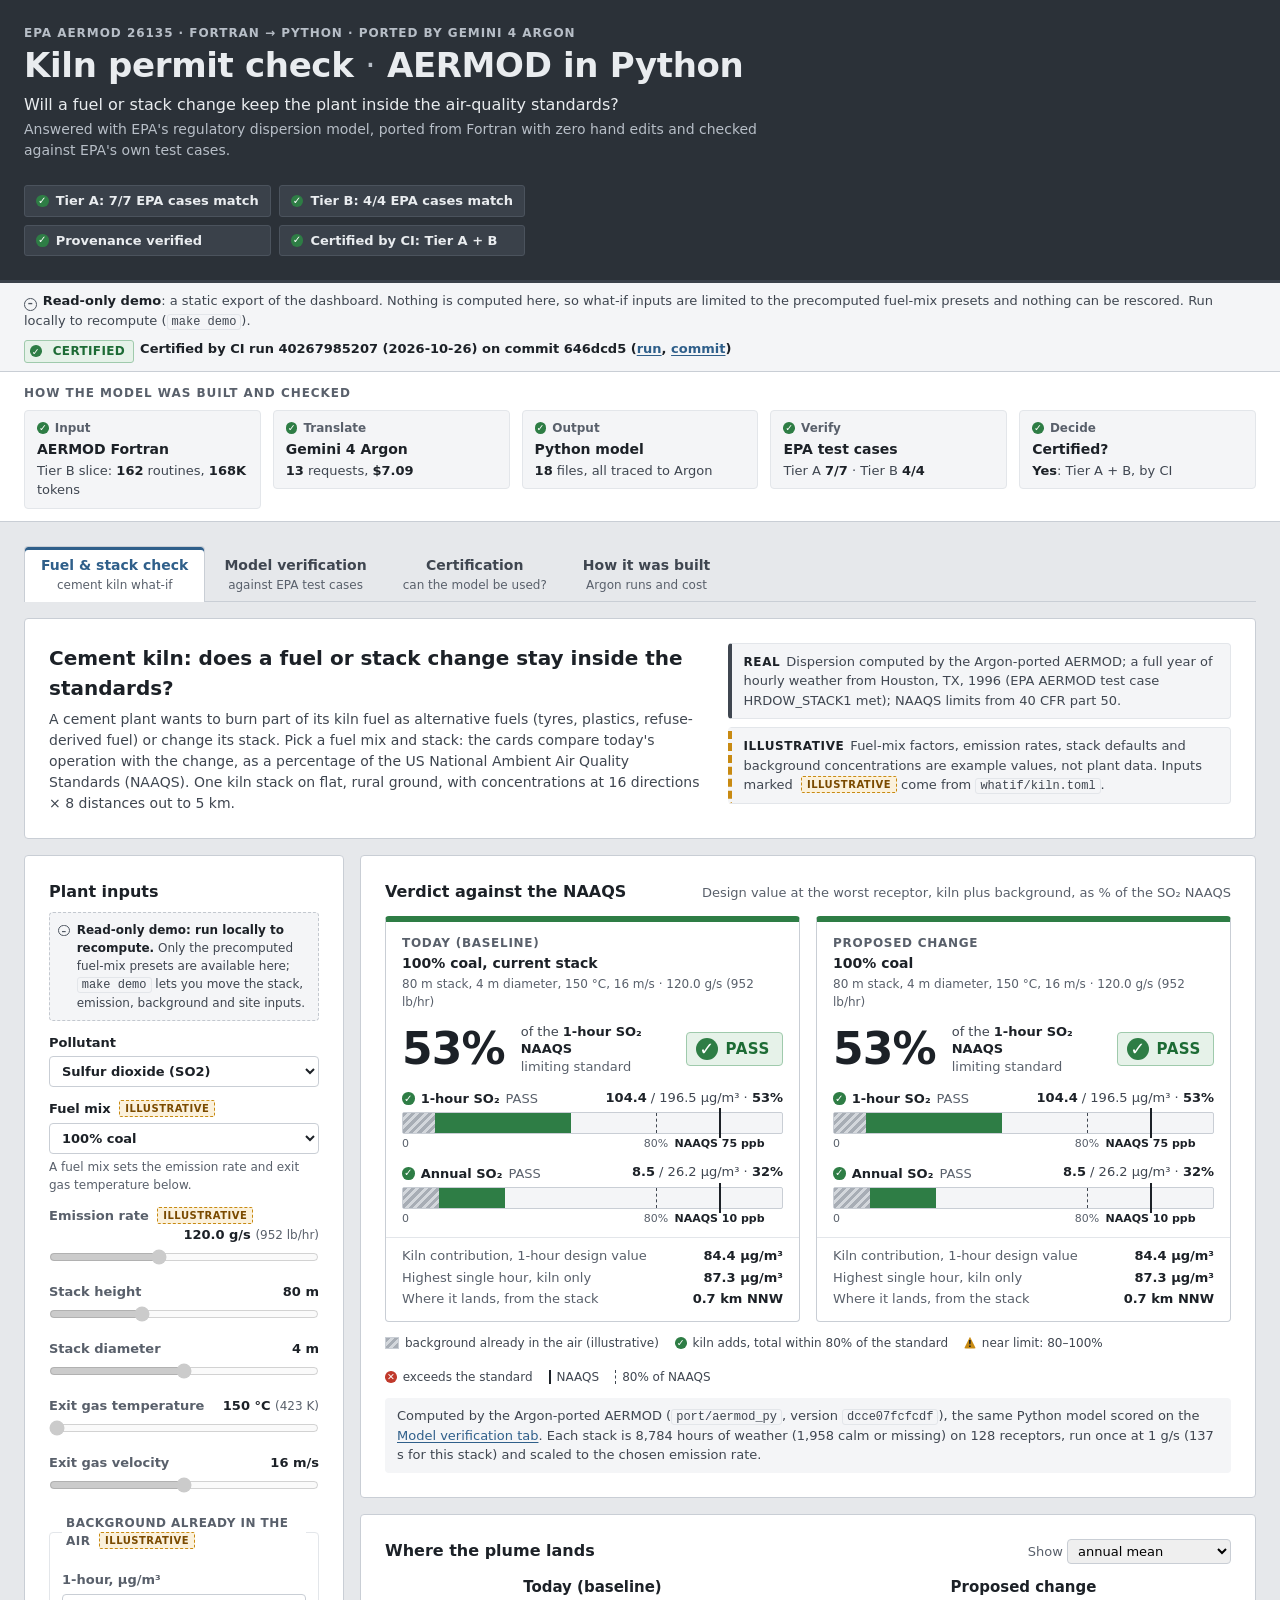
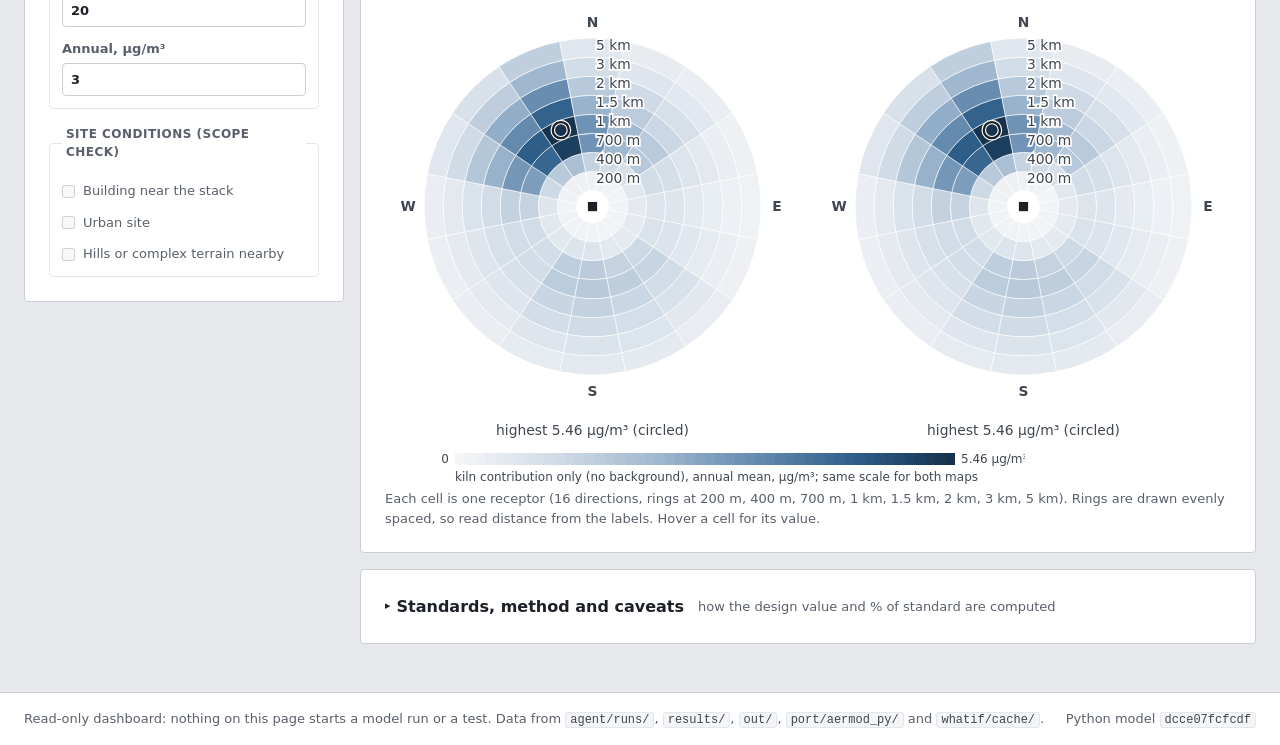
==== commit 5facebf9: "Merge pull request #7 from entersidbellad/cursor/vercel-static-demo-8d19 feat: deploy the dashboard " ====
--- a/site/index.html
+++ b/site/index.html
@@ -3,271 +3,190 @@
 <head>
 <meta charset="UTF-8">
 <meta name="viewport" content="width=device-width, initial-scale=1.0">
-<meta name="description" content="Will a fuel switch keep your cement plant within its air-quality limits? EPA's AERMOD air model, rebuilt in Python and checked against EPA's own test cases.">
-<meta name="theme-color" content="#16191d">
-<title>Kiln Permit Check · Can we burn more alternative fuel and stay within the limits?</title>
-<link rel="icon" href="data:image/svg+xml,%3Csvg xmlns='http://www.w3.org/2000/svg' viewBox='0 0 32 32'%3E%3Crect width='32' height='32' rx='7' fill='%2316191d'/%3E%3Cpath d='M9 25V12h5v13M18 25V7h5v18' fill='%23e06a2c'/%3E%3Cpath d='M20.5 6c0-2 2-2.5 2-4.5' stroke='%23c9ced4' stroke-width='1.6' fill='none' stroke-linecap='round'/%3E%3C/svg%3E">
-<link rel="preload" href="fonts/inter-latin-var.woff2" as="font" type="font/woff2" crossorigin>
+<title>Kiln permit check · AERMOD in Python, ported by Gemini 4 Argon and verified on EPA's test cases</title>
+<link rel="icon" href="data:image/svg+xml,%3Csvg xmlns='http://www.w3.org/2000/svg' viewBox='0 0 32 32'%3E%3Crect width='32' height='32' rx='6' fill='%232b3138'/%3E%3Cpath d='M6 22c6-10 14-12 20-12' stroke='%23a9bccf' stroke-width='3' fill='none' stroke-linecap='round'/%3E%3C/svg%3E">
 <link rel="stylesheet" href="app.css">
 </head>
 <body>
-<a class="skip" href="#main">Skip to content</a>
-
-<header class="site">
-    <div class="wrap bar">
-        <a class="brand" href="#whatif" data-go="whatif" aria-label="Kiln Permit Check, home">
-            <svg viewBox="0 0 32 32" aria-hidden="true"><rect width="32" height="32" rx="7" fill="#22272d"/><path d="M9 25V12h5v13M18 25V7h5v18" fill="#e06a2c"/><path d="M20.5 6c0-2 2-2.5 2-4.5" stroke="#c9ced4" stroke-width="1.6" fill="none" stroke-linecap="round"/></svg>
-            <span><b>Kiln Permit Check</b><small>powered by EPA's AERMOD air model</small></span>
-        </a>
-        <nav class="nav" aria-label="Sections">
-            <a href="#whatif" data-go="whatif">Fuel &amp; Permit Check</a>
-            <a href="#proof" data-go="proof">Proof it's accurate</a>
-            <a href="#port" data-go="port">How it was built</a>
-            <a href="#about" data-go="about">About</a>
-        </nav>
-        <a class="btn btn-accent" data-contact href="mailto:siddharthbellad2001@gmail.com">Book a demo</a>
+<header class="top">
+    <div class="wrap">
+        <div>
+            <div class="eyebrow">EPA AERMOD 26135 · Fortran <span aria-hidden="true">→</span> Python · ported by Gemini 4 Argon</div>
+            <h1>Kiln permit check <span class="arrow">·</span> AERMOD in Python</h1>
+            <p class="tagline">Will a fuel or stack change keep the plant inside the air-quality standards?
+                <span class="sub">Answered with EPA's regulatory dispersion model, ported from Fortran with zero hand edits and checked against EPA's own test cases.</span></p>
+        </div>
+        <div class="chips" id="chips" aria-live="polite">
+            <span class="chip"><span class="ic prog" aria-hidden="true">…</span>Loading status…</span>
+        </div>
     </div>
 </header>
 
-<div id="demo-banner"></div>
-
-<section class="hero" aria-labelledby="hero-title">
-    <div class="wrap hero-grid">
-        <div class="hero-copy">
-            <p class="eyebrow">For cement plant &amp; environmental managers</p>
-            <h1 id="hero-title">See if a fuel switch keeps your plant <span class="accent">within its air limits</span>.</h1>
-            <p class="lede">EPA's official air-dispersion model, rebuilt in modern Python and checked automatically against EPA's own test cases.
-                One clear answer before you commit: within the limit, close to it, or over.</p>
-            <ul class="trust-pills" id="trust-pills" aria-live="polite"><li class="pill"><span class="skeleton"></span></li></ul>
-        </div>
-        <ol class="how" aria-label="How it works">
-            <li><span class="num">1</span><div><b>Pick a fuel mix</b><span>Coal today, or a blend with alternative fuels such as tires, plastics and refuse-derived fuel.</span></div></li>
-            <li><span class="num">2</span><div><b>EPA's model follows the smoke</b><span>A full year of hour-by-hour weather shows where the plume touches the ground around the plant.</span></div></li>
-            <li><span class="num">3</span><div><b>Get a clear answer</b><span>The worst spot as a percentage of the federal limit: within, close to it, or over.</span></div></li>
+<section class="pipeline" aria-label="How it works">
+    <div class="wrap">
+        <div class="pipeline-title">How the model was built and checked</div>
+        <ol class="steps" id="steps">
+            <li><button class="step" data-go="port"><span class="n"><span class="ic neutral" aria-hidden="true">1</span>Input</span><span class="t">AERMOD Fortran</span><span class="v"><span class="skeleton" style="display:block;width:80%"></span></span></button></li>
+            <li><button class="step" data-go="port"><span class="n"><span class="ic neutral" aria-hidden="true">2</span>Translate</span><span class="t">Gemini 4 Argon</span><span class="v"><span class="skeleton" style="display:block;width:80%"></span></span></button></li>
+            <li><button class="step" data-go="proof"><span class="n"><span class="ic neutral" aria-hidden="true">3</span>Output</span><span class="t">Python model</span><span class="v"><span class="skeleton" style="display:block;width:80%"></span></span></button></li>
+            <li><button class="step" data-go="proof"><span class="n"><span class="ic neutral" aria-hidden="true">4</span>Verify</span><span class="t">EPA test cases</span><span class="v"><span class="skeleton" style="display:block;width:80%"></span></span></button></li>
+            <li><button class="step" data-go="decision"><span class="n"><span class="ic neutral" aria-hidden="true">5</span>Decide</span><span class="t">Certified?</span><span class="v"><span class="skeleton" style="display:block;width:80%"></span></span></button></li>
         </ol>
     </div>
 </section>
 
-<main id="main" class="wrap">
+<main class="wrap">
+    <nav class="tabs" role="tablist">
+        <button role="tab" data-screen="whatif" aria-selected="true">Fuel &amp; stack check <span class="sub">cement kiln what-if</span></button>
+        <button role="tab" data-screen="proof" aria-selected="false">Model verification <span class="sub">against EPA test cases</span></button>
+        <button role="tab" data-screen="decision" aria-selected="false">Certification <span class="sub">can the model be used?</span></button>
+        <button role="tab" data-screen="port" aria-selected="false">How it was built <span class="sub">Argon runs and cost</span></button>
+    </nav>
 
-    <!-- Fuel & Permit Check -->
-    <section id="sec-whatif" data-screen="whatif" class="screen active" aria-labelledby="wi-question">
-        <div class="card question">
-            <div class="q-text">
-                <p class="eyebrow">The plant question</p>
-                <h2 id="wi-question">Can we burn more alternative fuel and stay within our air-quality limits?</h2>
-                <p class="muted" id="wi-plant"><span class="loading">Loading the example plant…</span></p>
+    <!-- Fuel & stack check -->
+    <section id="whatif" class="screen active" role="tabpanel">
+        <div class="panel wi-intro">
+            <div>
+                <h2 id="wi-title">Fuel &amp; stack check</h2>
+                <p id="wi-story" style="margin-top:6px;color:var(--ink-2)"><span class="loading">Loading scenario config…</span></p>
             </div>
-            <div class="q-controls">
-                <fieldset class="seg" id="wi-pollutant">
-                    <legend>Pollutant</legend>
+            <div class="sources" id="wi-sources"></div>
+        </div>
+        <div class="wi-layout">
+            <div class="panel wi-controls" id="wi-controls">
+                <h2>Plant inputs</h2>
+                <label>Pollutant<select id="wi-pollutant"></select></label>
+                <label>Fuel mix <span class="tag">illustrative</span><select id="wi-fuel"></select></label>
+                <p class="hint">A fuel mix sets the emission rate and exit gas temperature below.</p>
+                <label>Emission rate <span class="tag">illustrative</span> <span class="val" id="wi-emission-v"></span><input type="range" id="wi-emission" step="0.5"></label>
+                <label>Stack height <span class="val" id="wi-height-v"></span><input type="range" id="wi-height"></label>
+                <label>Stack diameter <span class="val" id="wi-diameter-v"></span><input type="range" id="wi-diameter"></label>
+                <label>Exit gas temperature <span class="val" id="wi-temperature-v"></span><input type="range" id="wi-temperature"></label>
+                <label>Exit gas velocity <span class="val" id="wi-velocity-v"></span><input type="range" id="wi-velocity"></label>
+                <fieldset>
+                    <legend>Background already in the air <span class="tag">illustrative</span></legend>
+                    <label>1-hour, µg/m³<input type="number" id="wi-bg1" min="0" step="1"></label>
+                    <label>Annual, µg/m³<input type="number" id="wi-bgA" min="0" step="1"></label>
                 </fieldset>
-                <fieldset class="fuels" id="wi-fuel">
-                    <legend>Fuel mix to check <span class="tag" data-tip="Illustrative: the emission changes for each fuel mix are example values, not data from a real plant.">Illustrative</span></legend>
+                <fieldset>
+                    <legend>Site conditions (scope check)</legend>
+                    <label class="check"><input type="checkbox" id="wi-bldg"> Building near the stack</label>
+                    <div id="wi-bldg-box" style="display:none">
+                        <label>Building height <span class="val" id="wi-bh-v"></span><input type="range" id="wi-bh" min="5" max="80" step="1" value="30"></label>
+                        <label>Building width <span class="val" id="wi-bw-v"></span><input type="range" id="wi-bw" min="5" max="150" step="1" value="40"></label>
+                        <label>Distance from stack <span class="val" id="wi-bd-v"></span><input type="range" id="wi-bd" min="10" max="1000" step="10" value="100"></label>
+                    </div>
+                    <label class="check"><input type="checkbox" id="wi-urban"> Urban site</label>
+                    <label class="check"><input type="checkbox" id="wi-terrain"> Hills or complex terrain nearby</label>
                 </fieldset>
             </div>
-        </div>
-
-        <div id="wi-answer" class="answer-wrap" aria-live="polite"><div class="card"><div class="loading">Running the numbers…</div></div></div>
-
-        <section class="trust card" aria-labelledby="trust-title">
-            <div class="section-head">
-                <h2 id="trust-title">Why you can trust this number</h2>
-                <a class="link-more" href="#proof" data-go="proof">See the proof <span aria-hidden="true">→</span></a>
-            </div>
-            <div class="trust-grid" id="trust-grid"><div class="loading">Loading…</div></div>
-        </section>
-
-        <section class="card" aria-labelledby="maps-title">
-            <div class="section-head">
-                <div><h2 id="maps-title">Where the plume lands</h2>
-                    <p class="muted">Seen from above, with the stack in the centre and north at the top. Darker means more of the plant's pollution reaches the ground there.</p></div>
-                <label class="select-label">Show <select id="wi-metric">
-                    <option value="annual" selected>Yearly average</option>
-                    <option value="one_hour">Worst hours (1-hour limit basis)</option>
-                    <option value="max_1h">Single worst hour</option>
-                </select></label>
-            </div>
-            <div class="maps" id="wi-maps"></div>
-            <div class="map-note" id="wi-map-note"></div>
-        </section>
-
-        <details class="card fold" id="wi-advanced">
-            <summary><span><b>Fine-tune the stack and site</b><small>For engineers: stack height, diameter, gas temperature and speed, emission rate, background, site</small></span></summary>
-            <div class="fold-body">
-                <div id="wi-advanced-note"></div>
-                <div class="adv-grid" id="wi-controls">
-                    <label>Emission rate <span class="tag">Illustrative</span> <span class="val" id="wi-emission-v"></span><input type="range" id="wi-emission" step="0.5"></label>
-                    <label><span data-term="stack">Stack</span> height <span class="val" id="wi-height-v"></span><input type="range" id="wi-height"></label>
-                    <label>Stack diameter <span class="val" id="wi-diameter-v"></span><input type="range" id="wi-diameter"></label>
-                    <label>Exit gas temperature <span class="val" id="wi-temperature-v"></span><input type="range" id="wi-temperature"></label>
-                    <label>Exit gas speed <span class="val" id="wi-velocity-v"></span><input type="range" id="wi-velocity"></label>
-                    <fieldset>
-                        <legend>Pollution already in the air <span data-term="background"></span> <span class="tag">Illustrative</span></legend>
-                        <label>1-hour, µg/m³<input type="number" id="wi-bg1" min="0" step="1"></label>
-                        <label>Yearly average, µg/m³<input type="number" id="wi-bgA" min="0" step="1"></label>
-                    </fieldset>
-                    <fieldset>
-                        <legend>Site (outside this demo's scope)</legend>
-                        <label class="check"><input type="checkbox" id="wi-bldg"> Building near the stack <span data-term="downwash"></span></label>
-                        <div id="wi-bldg-box" hidden>
-                            <label>Building height <span class="val" id="wi-bh-v"></span><input type="range" id="wi-bh" min="5" max="80" step="1" value="30"></label>
-                            <label>Building width <span class="val" id="wi-bw-v"></span><input type="range" id="wi-bw" min="5" max="150" step="1" value="40"></label>
-                            <label>Distance from stack <span class="val" id="wi-bd-v"></span><input type="range" id="wi-bd" min="10" max="1000" step="10" value="100"></label>
-                        </div>
-                        <label class="check"><input type="checkbox" id="wi-urban"> Urban site</label>
-                        <label class="check"><input type="checkbox" id="wi-terrain"> Hills or complex terrain nearby</label>
-                    </fieldset>
+            <div>
+                <div class="panel">
+                    <div class="panel-head"><h2>Verdict against the NAAQS</h2><p id="wi-verdict-sub">Design value at the worst receptor, kiln plus background</p></div>
+                    <div class="verdicts" id="wi-verdicts"><div class="loading">Computing…</div></div>
+                    <div class="key" id="wi-key"></div>
+                    <p class="note-argon" id="wi-argon"></p>
+                </div>
+                <div class="panel">
+                    <div class="panel-head"><h2>Where the plume lands</h2>
+                        <label class="muted small">Show <select id="wi-metric" style="font:inherit;padding:3px 6px;border:1px solid var(--line);border-radius:4px">
+                            <option value="annual" selected>annual mean</option>
+                            <option value="one_hour">1-hour design value</option>
+                            <option value="max_1h">highest single hour</option>
+                        </select></label>
+                    </div>
+                    <div class="maps" id="wi-maps"></div>
+                    <div class="muted small" id="wi-map-note" style="margin-top:8px"></div>
+                </div>
+                <div class="panel standards">
+                    <details class="tech panel-details">
+                        <summary>Standards, method and caveats <span class="muted">how the design value and % of standard are computed</span></summary>
+                        <div class="body muted small" id="wi-standards"></div>
+                    </details>
                 </div>
             </div>
-        </details>
-
-        <details class="card fold">
-            <summary><span><b>How this number is calculated</b><small>The federal limits, what is real and what is example data, and the method's caveats</small></span></summary>
-            <div class="fold-body">
-                <div class="sources" id="wi-sources"></div>
-                <div class="prose small" id="wi-standards"></div>
-                <p class="prose small" id="wi-argon"></p>
-            </div>
-        </details>
-
-        <div class="cta-band">
-            <div><h2>Want this answer for your own plant?</h2>
-                <p>We run it with your stack, your fuels, your local weather and your monitored background, and walk your team through the result.</p></div>
-            <a class="btn btn-accent btn-lg" data-contact href="mailto:siddharthbellad2001@gmail.com">Get in touch</a>
         </div>
     </section>
 
-    <!-- Proof it's accurate -->
-    <section id="sec-proof" data-screen="proof" class="screen" aria-labelledby="proof-title">
-        <div class="page-head">
-            <p class="eyebrow">Proof it's accurate</p>
-            <h2 id="proof-title" class="display">Matches EPA's official model on its own test cases</h2>
-            <p class="lede-dark">A number is only useful if it is the number a regulator would get. So every EPA test case is run through both
-                EPA's original AERMOD and this Python version, and compared hour by hour at every location around the source.</p>
+    <!-- Model verification -->
+    <section id="proof" class="screen" role="tabpanel">
+        <p class="lede"><b>Can the Python model be trusted with a permit question?</b> Each EPA test case is run through the Python model
+            and through the original Fortran AERMOD. A case passes only if the Python model's hourly concentrations match the Fortran's within a strict tolerance
+            and its regulatory design value matches at every receptor. The scoring script is frozen (its fingerprint is pinned), so the bar cannot move after the results are in.</p>
+        <div class="kpis" id="rates"><div class="kpi"><div class="loading">Loading scores…</div></div></div>
+        <div class="panel">
+            <div class="panel-head"><h2>Results by test case</h2><p id="score-source"></p></div>
+            <div id="case-groups"><div class="loading">Loading…</div></div>
         </div>
-        <div id="cert-card" class="card"><div class="loading">Checking every criterion…</div></div>
-        <div class="kpis" id="proof-kpis"></div>
-        <section class="card" aria-labelledby="steps-title">
-            <h2 id="steps-title">How we check, in plain English</h2>
-            <ol class="steps3" id="check-steps"></ol>
-        </section>
-        <section class="card" aria-labelledby="cases-title">
-            <div class="section-head"><div><h2 id="cases-title">Every EPA test case</h2><p class="muted" id="cases-sub"></p></div></div>
-            <div class="case-list" id="case-list"><div class="loading">Loading…</div></div>
-        </section>
-        <h2 class="eng-title">For engineers <span>The full record: every rule, score, fingerprint and file trace</span></h2>
-        <details class="card fold">
-            <summary><span><b>Scores by test case</b><small>Best-fit slopes, hour-by-hour agreement, design values at every receptor</small></span></summary>
-            <div class="fold-body">
-                <p class="muted small" id="score-source"></p>
-                <div id="case-groups"></div>
-                <h3 class="sub-h">Best-fit slope by case <span class="muted">(1 means identical output)</span></h3>
-                <div id="slope-chart"></div>
-            </div>
-        </details>
-        <details class="card fold">
-            <summary><span><b>What "pass" means</b><small>The EPA rule and the strict rule, with thresholds read from the locked scoring script</small></span></summary>
-            <div class="fold-body"><div class="rules" id="rules"></div></div>
-        </details>
-        <details class="card fold">
-            <summary><span><b>Certification criteria</b><small>All must hold; recomputed from the files, nothing stored</small></span></summary>
-            <div class="fold-body"><ul class="criteria" id="criteria"></ul><div class="prose small" id="scope-note"></div></div>
-        </details>
-        <details class="card fold">
-            <summary><span><b>Locked scoring script</b><small>harness/compare.py against its pinned sha256 fingerprint</small></span></summary>
-            <div class="fold-body"><div class="hash-row" id="frozen"></div></div>
-        </details>
-        <details class="card fold">
-            <summary><span><b>File-by-file trace to the AI requests</b><small>Provenance: every model file traces to the saved Argon reply that wrote it</small></span></summary>
-            <div class="fold-body"><p id="prov-status"></p><div id="prov-table"></div></div>
-        </details>
+        <div class="panel">
+            <div class="panel-head"><h2>What "pass" means</h2><p id="rules-source"></p></div>
+            <div class="rules" id="rules"><div class="loading">Loading…</div></div>
+        </div>
+        <div class="panel">
+            <details class="tech panel-details">
+                <summary>Technical detail: best-fit slope by case <span class="muted">a slope of 1 means identical output</span></summary>
+                <div class="body" id="slope-chart"><div class="loading">Loading…</div></div>
+            </details>
+        </div>
+        <div class="panel">
+            <div class="panel-head"><h2>Frozen scoring script</h2><p>harness/compare.py against the fingerprint approved in harness/compare.sha256</p></div>
+            <div class="hash-row" id="frozen"><div class="loading">Loading…</div></div>
+        </div>
+        <div class="panel">
+            <div class="panel-head"><h2>Provenance: every model file traces to the Argon request that wrote it</h2></div>
+            <p id="prov-status"><span class="loading">Tracing files…</span></p>
+            <details class="tech"><summary>File-by-file trace</summary><div class="body" id="prov-table"></div></details>
+        </div>
     </section>
 
-    <!-- How it was built -->
-    <section id="sec-port" data-screen="port" class="screen" aria-labelledby="port-title">
-        <div class="page-head">
-            <p class="eyebrow">How it was built</p>
-            <h2 id="port-title" class="display">An AI translated EPA's model line by line. Nobody edited its code by hand.</h2>
-            <p class="lede-dark">EPA publishes AERMOD as Fortran, a scientific programming language from the 1950s that few teams can maintain
-                or plug into modern software. Google's Gemini 4 Argon AI model read the source and wrote the Python version. People built the checks;
-                an automatic trace proves no one touched the model code itself.</p>
+    <!-- Certification -->
+    <section id="decision" class="screen" role="tabpanel">
+        <p class="lede">Certification is recomputed on every page load from the test scores, the scoring script, the current Python model
+            and its provenance. Nothing is stored, so editing any of them by hand revokes it immediately.</p>
+        <div id="verdict" class="verdict"><div class="loading">Checking every criterion…</div></div>
+        <div class="panel" style="margin-top:16px">
+            <div class="panel-head"><h2>Criteria</h2><p>All must hold. Technical detail on the right.</p></div>
+            <ul class="criteria" id="criteria"></ul>
         </div>
-        <div class="kpis" id="built-kpis"><div class="kpi"><div class="loading">Loading…</div></div></div>
-        <section class="card" aria-labelledby="journey-title">
-            <h2 id="journey-title">From EPA's Fortran to a verified Python model</h2>
-            <ol class="timeline" id="timeline"></ol>
-        </section>
-        <h2 class="eng-title">For engineers <span>Every AI request, token and dollar, read from the saved run records</span></h2>
-        <details class="card fold">
-            <summary><span><b>AI usage and cost</b><small>Requests, tokens billed, output and thinking tokens, total spend</small></span></summary>
-            <div class="fold-body">
-                <div class="kpis kpis-sm" id="spend"></div>
-                <div class="cols-port">
-                    <div><h3 class="sub-h">Fortran in scope <span class="muted" id="token-method"></span></h3><div id="token-table"></div>
-                        <p class="muted small" id="token-note"></p></div>
-                    <div><h3 class="sub-h">Where the tokens went <span class="muted">per Argon request</span></h3><div id="token-chart"></div></div>
-                </div>
-            </div>
-        </details>
-        <details class="card fold">
-            <summary><span><b>Every Argon run</b><small>agent/runs/: click a run for its requests, files written and repair decisions</small></span></summary>
-            <div class="fold-body"><div id="runs"></div><p class="muted xsmall" id="prices"></p><div id="run-detail"></div></div>
-        </details>
-        <details class="card fold">
-            <summary><span><b>Model code history</b><small>Every commit that touched port/aermod_py</small></span></summary>
-            <div class="fold-body"><div id="commits"></div></div>
-        </details>
+        <div class="panel" id="scope-note"></div>
     </section>
 
-    <!-- About -->
-    <section id="sec-about" data-screen="about" class="screen" aria-labelledby="about-title">
-        <div class="page-head">
-            <p class="eyebrow">About</p>
-            <h2 id="about-title" class="display">Air-permit answers for heavy industry, without the black box</h2>
-            <p class="lede-dark">AERMOD is the model the US EPA requires for estimating how pollution from industrial stacks spreads downwind.
-                A permit application for a new or modified plant runs it over years of weather and compares the result with the federal air-quality limits.
-                This project makes that model fast, modern and auditable, starting with the questions cement plants ask.</p>
+    <!-- Port -->
+    <section id="port" class="screen" role="tabpanel">
+        <p class="lede">For the engineers: Gemini 4 Argon read the in-scope AERMOD Fortran in one full-context request and wrote the whole Python package.
+            An automated repair loop then fixed divergences against the reference build. Every request is recorded under
+            <code>agent/runs/</code>; the numbers below are read from those records and <code>results/</code>.</p>
+        <div class="kpis" id="spend"><div class="kpi"><div class="loading">Loading Argon runs…</div></div></div>
+        <div class="cols-port">
+            <div class="panel">
+                <div class="panel-head"><h2>Fortran in scope</h2><p id="token-method"></p></div>
+                <div id="token-table"><div class="loading">Loading…</div></div>
+                <p class="muted small" id="token-note" style="margin-top:10px"></p>
+            </div>
+            <div class="panel">
+                <div class="panel-head"><h2>Where the tokens went</h2><p>per Argon interaction, from the saved replies</p></div>
+                <div id="token-chart"><div class="loading">Loading…</div></div>
+            </div>
         </div>
-        <section aria-labelledby="who-title">
-            <h2 id="who-title" class="h-plain">Who it is for</h2>
-            <div class="personas">
-                <div class="card persona"><span class="p-ic"><svg viewBox="0 0 24 24" aria-hidden="true"><path d="M3 21V10l5 3V10l5 3V5h4v16z" fill="none" stroke="currentColor" stroke-width="1.8" stroke-linejoin="round"/><path d="M15 2.5c0-1 1-1.5 1-2.5" stroke="currentColor" stroke-width="1.5" fill="none" stroke-linecap="round"/></svg></span><h3>Plant manager</h3>
-                    <p class="q">"Can we burn more alternative fuel without putting the permit at risk?"</p>
-                    <p>A yes, a no, or a close call, with the margin, in one screen.</p></div>
-                <div class="card persona"><span class="p-ic"><svg viewBox="0 0 24 24" aria-hidden="true"><path d="M9 4h6v2H9zM7 5H5v16h14V5h-2" fill="none" stroke="currentColor" stroke-width="1.8" stroke-linejoin="round"/><path d="M8.5 13l2.5 2.5 4.5-5" fill="none" stroke="currentColor" stroke-width="1.8" stroke-linecap="round" stroke-linejoin="round"/></svg></span><h3>Environmental manager</h3>
-                    <p class="q">"How close are we to the limit, and will this hold up with the regulator?"</p>
-                    <p>The % of each federal limit, the worst spot around the plant, and proof the model is EPA's own.</p></div>
-                <div class="card persona"><span class="p-ic"><svg viewBox="0 0 24 24" aria-hidden="true"><circle cx="10.5" cy="10.5" r="6" fill="none" stroke="currentColor" stroke-width="1.8"/><path d="M15 15l5.5 5.5" stroke="currentColor" stroke-width="2" stroke-linecap="round"/><path d="M8 10.5h5M10.5 8v5" stroke="currentColor" stroke-width="1.5" stroke-linecap="round"/></svg></span><h3>Air-quality consultant</h3>
-                    <p class="q">"Is this really AERMOD, to the digit, and can I audit it?"</p>
-                    <p>Per-case scores, locked scoring rules, fingerprints and a file-by-file trace, all open.</p></div>
-            </div>
-        </section>
-        <div class="about-grid">
-            <section class="card" aria-labelledby="not-title">
-                <h2 id="not-title">What this demo is, and is not</h2>
-                <ul class="checklist" id="about-scope"></ul>
-            </section>
-            <section class="card builder" aria-labelledby="builder-title">
-                <h2 id="builder-title">Who built it</h2>
-                <p>Siddharth Bellad is a chemical and process engineer who has worked at cement, lime and steel plants, where this kind of
-                    modelling decides whether a fuel switch or a new stack goes ahead. The kiln check comes from that work.</p>
-                <p>Want it run on your plant, with your stack, fuels, local weather and monitored background? Get in touch for a walkthrough.</p>
-                <a class="btn btn-accent btn-lg" data-contact href="mailto:siddharthbellad2001@gmail.com">Get in touch</a>
-            </section>
+        <div class="panel">
+            <div class="panel-head"><h2>Argon runs <code>agent/runs/</code></h2><p>Click a run for its interactions, files written and repair decisions.</p></div>
+            <div id="runs"><div class="loading">Loading…</div></div>
+            <p class="muted xsmall" id="prices" style="margin-top:8px"></p>
+            <div id="run-detail"></div>
         </div>
-        <section class="card" aria-labelledby="gloss-title">
-            <h2 id="gloss-title">Plain-English glossary</h2>
-            <dl class="glossary" id="glossary"></dl>
-        </section>
+        <div class="panel">
+            <div class="panel-head"><h2>Port history <code>port/aermod_py</code></h2><p>Every commit that touched the generated package.</p></div>
+            <div id="commits"><div class="loading">Loading…</div></div>
+        </div>
     </section>
 
 </main>
 
-<footer class="site-foot">
-    <div class="wrap foot-grid">
-        <div><b>Kiln Permit Check</b><span class="muted">Demo with example plant data. Built on EPA AERMOD 26135, ported to Python by Gemini 4 Argon.</span></div>
-        <div class="foot-meta"><span id="footer-port"></span><a data-contact href="mailto:siddharthbellad2001@gmail.com">siddharthbellad2001@gmail.com</a></div>
+<footer>
+    <div class="wrap">
+        <span>Read-only dashboard: nothing on this page starts a model run or a test. Data from <code>agent/runs/</code>,
+            <code>results/</code>, <code>out/</code>, <code>port/aermod_py/</code> and <code>whatif/cache/</code>.</span>
+        <span id="footer-port"></span>
     </div>
 </footer>
 <div id="tooltip" role="tooltip"></div>
--- a/site/app.css
+++ b/site/app.css
@@ -1,504 +1,326 @@
-/* Kiln Permit Check. Warm limestone surfaces under a graphite control-room header; one kiln-orange
-   accent for calls to action only; steel blue for things you can click. In the spirit of ISA-101,
-   saturated green / amber / red are reserved for status and always come with an icon and a word. */
-
-@font-face {
-    font-family: "Inter";
-    src: url("fonts/inter-latin-var.woff2") format("woff2-variations"), url("fonts/inter-latin-var.woff2") format("woff2");
-    font-weight: 100 900; font-style: normal; font-display: swap;
+/* Design tokens, in the spirit of ISA-101 high-performance HMI: neutral greys for structure,
+   one steel blue for things you can click, and saturated colour only for status
+   (green within limit, amber near limit, red exceeds), always paired with an icon or label. */
+:root {
+    --canvas: #e6e8eb;
+    --surface: #ffffff;
+    --surface-2: #f4f5f7;
+    --line: #c9ced5;
+    --line-2: #e3e6ea;
+    --ink: #1c2127;
+    --ink-2: #3f4650;
+    --muted: #59606b;
+    --header: #2b3138;
+    --header-2: #3a414a;
+    --header-ink: #e9ecef;
+    --header-muted: #b7bec7;
+
+    --accent: #2f5f8a;          /* steel blue: links, tabs, sliders, focus */
+    --accent-50: #e8eef4;
+    --accent-line: #a9bccf;
+
+    --ok: #1d6b35;   --ok-fill: #2e7d45;  --ok-50: #e6f2e9;  --ok-line: #9fcaac;
+    --warn: #7a4a00; --warn-fill: #c88a12; --warn-50: #fbf1dc; --warn-line: #e2c27e;
+    --bad: #a3221a;  --bad-fill: #c0392b;  --bad-50: #f9e7e5;  --bad-line: #e2aaa4;
+    --prog: #4d5560; --prog-50: #eceef1;  --prog-line: #c3c8cf;
+    --bg-fill: #a7adb5;
+
+    --fs-xs: 12px; --fs-sm: 13px; --fs-md: 14px; --fs-lg: 16px;
+    --fs-xl: 20px; --fs-2xl: 26px; --fs-3xl: 34px;
+    --s1: 4px; --s2: 8px; --s3: 12px; --s4: 16px; --s5: 24px; --s6: 32px;
+    --radius: 4px;
+    --font: system-ui, -apple-system, "Segoe UI", Roboto, "Helvetica Neue", Arial, "Noto Sans", "Liberation Sans", sans-serif;
+    --mono: ui-monospace, "SFMono-Regular", Menlo, Consolas, "Liberation Mono", monospace;
 }
-@font-face {
-    font-family: "IBM Plex Mono";
-    src: url("fonts/plex-mono-400.woff2") format("woff2");
-    font-weight: 400; font-style: normal; font-display: swap;
-}
-@font-face {
-    font-family: "IBM Plex Mono";
-    src: url("fonts/plex-mono-500.woff2") format("woff2");
-    font-weight: 500 700; font-style: normal; font-display: swap;
-}
-
-:root {
-    --canvas: #f2efe9;          /* limestone */
-    --surface: #ffffff;
-    --surface-2: #f8f6f2;
-    --surface-3: #efebe4;
-    --line: #ddd7cc;
-    --line-2: #ebe6dd;
-    --ink: #1b1f23;
-    --ink-2: #3d434a;
-    --muted: #646a71;
-
-    --graphite: #15181c;
-    --graphite-2: #1f2328;
-    --graphite-3: #2b3036;
-    --on-dark: #f1eee8;
-    --on-dark-2: #b9bcc0;
-
-    --accent: #d9622b;          /* kiln orange: calls to action and brand only */
-    --accent-hi: #ec7a3f;
-    --accent-ink: #a8461a;
-    --steel: #2f6390;           /* steel blue: links, controls, selection, focus */
-    --steel-hi: #3d78aa;
-    --steel-50: #e9f0f6;
-    --steel-line: #a9c0d5;
-
-    --ok: #1c6a37;   --ok-fill: #2a8049;  --ok-50: #e7f3ea;  --ok-line: #9ccbab;
-    --warn: #7a4c00; --warn-fill: #d2950f; --warn-50: #fcf3df; --warn-line: #e5c47a;
-    --bad: #a1251c;  --bad-fill: #c23a2c;  --bad-50: #fae8e5; --bad-line: #e3aaa3;
-    --prog: #5a6068; --prog-50: #eeece8;  --prog-line: #c9c5bd;
-    --bg-fill: #b3ada3;
-
-    --fs-xs: 12px; --fs-sm: 13.5px; --fs-md: 15px; --fs-lg: 17px; --fs-xl: 21px; --fs-2xl: 28px; --fs-3xl: 40px;
-    --s1: 4px; --s2: 8px; --s3: 12px; --s4: 16px; --s5: 24px; --s6: 32px; --s7: 48px;
-    --radius: 14px; --radius-sm: 8px;
-    --shadow: 0 1px 2px rgba(27, 31, 35, .05), 0 4px 18px rgba(27, 31, 35, .05);
-    --font: "Inter", system-ui, -apple-system, "Segoe UI", Roboto, "Helvetica Neue", Arial, sans-serif;
-    --mono: "IBM Plex Mono", ui-monospace, "SFMono-Regular", Menlo, Consolas, monospace;
-}
 
 * { box-sizing: border-box; margin: 0; padding: 0; }
-html { -webkit-text-size-adjust: 100%; scroll-padding-top: 80px; }
-body { font-family: var(--font); font-size: var(--fs-md); line-height: 1.55; background: var(--canvas); color: var(--ink);
-    font-feature-settings: "cv11", "ss01"; -webkit-font-smoothing: antialiased; }
-a { color: var(--steel); text-decoration: underline; text-decoration-thickness: 1px; text-underline-offset: 3px; }
-a:hover { color: var(--steel-hi); }
-:focus-visible { outline: 2.5px solid var(--steel-hi); outline-offset: 2px; border-radius: 4px; }
-code, .mono { font-family: var(--mono); font-size: .86em; }
-code { background: var(--surface-3); padding: .05em .4em; border-radius: 4px; color: var(--ink-2); }
+html { -webkit-text-size-adjust: 100%; }
+body { font-family: var(--font); font-size: var(--fs-md); line-height: 1.5; background: var(--canvas); color: var(--ink); font-variant-numeric: tabular-nums; }
+a { color: var(--accent); text-decoration: underline; text-underline-offset: 2px; }
+:focus-visible { outline: 2px solid var(--accent); outline-offset: 2px; }
+code, .mono { font-family: var(--mono); font-size: var(--fs-xs); }
+code { background: var(--surface-2); border: 1px solid var(--line-2); padding: 0 4px; border-radius: 3px; color: var(--ink-2); }
 .mono { word-break: break-all; }
 .mono.nowrap { white-space: nowrap; word-break: normal; }
-h1, h2, h3 { letter-spacing: -.015em; line-height: 1.2; }
-h2 { font-size: var(--fs-xl); font-weight: 680; }
+h2 { font-size: var(--fs-lg); font-weight: 650; }
 h3 { font-size: var(--fs-md); font-weight: 650; }
 .muted { color: var(--muted); }
 .small { font-size: var(--fs-sm); }
 .xsmall { font-size: var(--fs-xs); }
-.wrap { width: 100%; max-width: 1240px; margin: 0 auto; padding: 0 var(--s5); }
-@media (min-width: 1700px) { .wrap { max-width: 1440px; } :root { --fs-md: 16px; } }
-.skip { position: absolute; left: -999px; top: 8px; background: var(--surface); padding: 8px 12px; border-radius: 6px; z-index: 50; }
-.skip:focus { left: 8px; }
-[hidden] { display: none !important; }
+.wrap { width: 100%; max-width: 1400px; margin: 0 auto; padding: 0 var(--s5); }
+@media (min-width: 1800px) { .wrap { max-width: 1640px; } }
 
 /* Status icon + label: the one way status is shown anywhere on the page. */
-.ic { display: inline-flex; align-items: center; justify-content: center; width: 1.3em; height: 1.3em; border-radius: 50%;
-    font-size: .76em; font-weight: 800; line-height: 1; flex: none; color: #fff; background: var(--prog); font-family: var(--font); }
+.ic { display: inline-flex; align-items: center; justify-content: center; width: 1.25em; height: 1.25em; border-radius: 50%; font-size: .78em; font-weight: 800; line-height: 1; flex: none; color: #fff; background: var(--prog); }
 .ic.ok { background: var(--ok-fill); }
 .ic.bad { background: var(--bad-fill); }
-.ic.warn { background: var(--warn-fill); color: #1b1f23; border-radius: 2px; clip-path: polygon(50% 0, 100% 100%, 0 100%); padding-top: .3em; }
+.ic.warn { background: var(--warn-fill); color: #1c2127; border-radius: 2px; clip-path: polygon(50% 0, 100% 100%, 0 100%); padding-top: .25em; }
 .ic.prog, .ic.neutral { background: transparent; color: var(--prog); border: 1.5px solid var(--prog); }
-.badge { display: inline-flex; align-items: center; gap: 6px; padding: 2px 10px 2px 6px; border-radius: 999px; font-size: var(--fs-xs);
-    font-weight: 650; border: 1px solid; white-space: nowrap; vertical-align: middle; }
-.badge.ok { color: var(--ok); background: var(--ok-50); border-color: var(--ok-line); }
-.badge.bad { color: var(--bad); background: var(--bad-50); border-color: var(--bad-line); }
-.badge.warn { color: var(--warn); background: var(--warn-50); border-color: var(--warn-line); }
-.badge.prog, .badge.neutral { color: var(--prog); background: var(--prog-50); border-color: var(--prog-line); }
-.tag { display: inline-block; font-size: 10.5px; font-weight: 700; letter-spacing: .06em; text-transform: uppercase; color: #6d5a2a;
-    background: repeating-linear-gradient(-45deg, #fbf6e8, #fbf6e8 4px, #f6efda 4px, #f6efda 8px); border: 1px dashed #cdb67a;
-    padding: 0 6px; border-radius: 4px; line-height: 1.6; vertical-align: middle; cursor: help; }
-.tag-steel { color: var(--steel); background: var(--steel-50); border: 1px solid var(--steel-line); }
-
-/* Tooltips and glossary terms */
-.tip { display: inline-flex; align-items: center; justify-content: center; width: 16px; height: 16px; border-radius: 50%;
-    border: 1.3px solid currentColor; color: var(--muted); font: italic 700 10.5px/1 Georgia, serif; cursor: help; vertical-align: 1px; }
-.tip:hover, .tip:focus-visible { color: var(--steel); }
-.term { border-bottom: 1.5px dotted currentColor; cursor: help; text-decoration: none; }
-.term:hover, .term:focus-visible { color: var(--steel); }
-#tooltip { position: fixed; z-index: 100; max-width: 340px; padding: 10px 12px; border-radius: 8px; background: var(--graphite-2);
-    color: var(--on-dark); font-size: var(--fs-sm); line-height: 1.45; pointer-events: none; opacity: 0; transform: translateY(4px);
-    transition: opacity .12s, transform .12s; box-shadow: 0 8px 28px rgba(0, 0, 0, .25); }
-#tooltip.show { opacity: 1; transform: none; }
+
+/* Header */
+.top { background: var(--header); color: var(--header-ink); border-bottom: 3px solid var(--header-2); }
+.top .wrap { display: flex; justify-content: space-between; align-items: flex-end; gap: var(--s5); padding-top: var(--s5); padding-bottom: var(--s5); flex-wrap: wrap; }
+.eyebrow { font-size: var(--fs-xs); letter-spacing: .08em; text-transform: uppercase; color: var(--header-muted); font-weight: 600; }
+.top h1 { font-size: var(--fs-3xl); font-weight: 700; letter-spacing: -.01em; margin-top: var(--s1); line-height: 1.15; }
+.top h1 .arrow { color: var(--header-muted); font-weight: 400; }
+.tagline { color: var(--header-ink); font-size: var(--fs-lg); margin-top: var(--s2); max-width: 780px; }
+.tagline .sub { display: block; color: var(--header-muted); font-size: var(--fs-md); margin-top: 2px; }
+.chips { display: grid; grid-template-columns: repeat(2, auto); gap: var(--s2); justify-content: end; }
+.chip { display: inline-flex; align-items: center; gap: 7px; font-size: var(--fs-sm); font-weight: 600; padding: 5px 11px; border-radius: 3px; background: var(--header-2); border: 1px solid #4b535d; color: var(--header-ink); white-space: nowrap; }
+.chip .ic.prog, .chip .ic.neutral { color: var(--header-muted); border-color: var(--header-muted); }
+
+/* Static export only (tools/export_static.py): read-only notice under the header */
+.demo-banner { background: var(--surface-2); border-bottom: 1px solid var(--line); font-size: var(--fs-sm); color: var(--ink-2); }
+.demo-banner .wrap { display: flex; justify-content: space-between; align-items: center; gap: var(--s2) var(--s5); padding-top: var(--s2); padding-bottom: var(--s2); flex-wrap: wrap; }
+.demo-banner .ic, .demo-banner .badge { vertical-align: -2px; margin-right: 6px; }
+.demo-banner b { color: var(--ink); }
+.demo-banner .cert { font-weight: 600; color: var(--ink); }
+.demo-note { display: flex; gap: 7px; align-items: baseline; font-size: var(--fs-xs); color: var(--ink-2); background: var(--surface-2); border: 1px dashed var(--prog-line); border-radius: var(--radius); padding: var(--s2); margin-top: var(--s2); }
+.demo-note b { color: var(--ink); }
+.wi-controls label:has(input:disabled) { color: var(--muted); }
+.wi-controls input:disabled { cursor: not-allowed; }
+
+/* How it works */
+.pipeline { background: var(--surface); border-bottom: 1px solid var(--line); }
+.pipeline .wrap { padding-top: var(--s3); padding-bottom: var(--s3); }
+.pipeline-title { font-size: var(--fs-xs); text-transform: uppercase; letter-spacing: .08em; color: var(--muted); font-weight: 650; margin-bottom: var(--s2); }
+.steps { display: grid; grid-template-columns: repeat(5, minmax(0, 1fr)); gap: var(--s3); list-style: none; }
+.step { position: relative; display: block; width: 100%; text-align: left; font: inherit; color: inherit; background: var(--surface-2); border: 1px solid var(--line-2); border-radius: var(--radius); padding: var(--s2) var(--s3); cursor: pointer; }
+.step:hover { border-color: var(--accent-line); background: var(--accent-50); }
+.step:not(:last-child)::after { content: "›"; position: absolute; right: -11px; top: 50%; transform: translateY(-55%); color: var(--muted); font-size: 18px; z-index: 1; }
+.step > span { display: block; }
+.step .n { font-size: var(--fs-xs); color: var(--muted); font-weight: 650; display: flex; align-items: center; gap: 6px; }
+.step .t { font-weight: 650; font-size: var(--fs-md); margin-top: 2px; }
+.step .v { font-size: var(--fs-sm); color: var(--ink-2); margin-top: 1px; }
+.step .v b { color: var(--ink); }
+
+/* Tabs */
+.tabs { display: flex; gap: 2px; border-bottom: 1px solid var(--line); margin: var(--s5) 0 var(--s4); flex-wrap: wrap; }
+.tabs button { font: inherit; font-size: var(--fs-md); font-weight: 650; color: var(--ink-2); background: transparent; border: 1px solid transparent; border-bottom: none; border-radius: var(--radius) var(--radius) 0 0; padding: var(--s2) var(--s4); cursor: pointer; margin-bottom: -1px; }
+.tabs button:hover { color: var(--accent); }
+.tabs button[aria-selected="true"] { color: var(--accent); background: var(--surface); border-color: var(--line); box-shadow: inset 0 3px 0 var(--accent); }
+.tabs button .sub { display: block; font-weight: 500; color: var(--muted); font-size: var(--fs-xs); }
+.screen { display: none; padding-bottom: var(--s6); }
+.screen.active { display: block; }
+.lede { color: var(--ink-2); font-size: var(--fs-md); max-width: 920px; margin-bottom: var(--s4); }
+.lede b { color: var(--ink); }
+
+/* Panels and grids */
+.panel { background: var(--surface); border: 1px solid var(--line); border-radius: var(--radius); padding: var(--s5); margin-bottom: var(--s4); }
+.panel-head { display: flex; justify-content: space-between; align-items: baseline; gap: var(--s4); margin-bottom: var(--s3); flex-wrap: wrap; }
+.panel-head p { font-size: var(--fs-sm); color: var(--muted); }
+.panel > p + p { margin-top: var(--s2); }
+.cols-port { display: grid; grid-template-columns: minmax(0, 5fr) minmax(0, 6fr); gap: var(--s4); align-items: start; }
+.kpis { display: grid; grid-template-columns: repeat(auto-fit, minmax(210px, 1fr)); gap: var(--s3); margin-bottom: var(--s4); }
+.kpi { background: var(--surface); border: 1px solid var(--line); border-radius: var(--radius); padding: var(--s3) var(--s4); }
+.kpi .k { font-size: var(--fs-xs); text-transform: uppercase; letter-spacing: .05em; color: var(--muted); font-weight: 650; display: flex; align-items: center; gap: 6px; }
+.kpi .v { font-size: var(--fs-2xl); font-weight: 700; margin-top: 2px; display: flex; align-items: center; gap: var(--s2); }
+.kpi .v .ic { font-size: 18px; }
+.kpi .d { font-size: var(--fs-sm); color: var(--muted); margin-top: 2px; }
+.kpi.ok { border-left: 4px solid var(--ok-fill); }
+.kpi.bad { border-left: 4px solid var(--bad-fill); }
+.kpi.prog { border-left: 4px solid var(--prog-line); }
+
+/* Expandable technical detail */
+details.tech { margin-top: var(--s3); border-top: 1px dashed var(--line); padding-top: var(--s2); }
+details.tech > summary { cursor: pointer; font-size: var(--fs-sm); font-weight: 600; color: var(--accent); list-style: none; display: inline-flex; align-items: center; gap: 6px; }
+details.tech > summary::-webkit-details-marker { display: none; }
+details.tech > summary::before { content: "▸"; font-size: 11px; transition: transform .1s; }
+details.tech[open] > summary::before { transform: rotate(90deg); }
+details.tech > .body { margin-top: var(--s3); }
+details.panel-details > summary { font-size: var(--fs-lg); font-weight: 650; color: var(--ink); }
+details.panel-details { border-top: none; padding-top: 0; margin-top: 0; }
+details.panel-details > summary .muted { font-size: var(--fs-sm); font-weight: 400; margin-left: var(--s2); }
+
+/* Tables */
+.table-wrap { overflow-x: auto; }
+table { width: 100%; border-collapse: collapse; font-size: var(--fs-sm); }
+th, td { text-align: left; padding: 8px 10px; border-bottom: 1px solid var(--line-2); vertical-align: top; }
+th { color: var(--muted); font-weight: 650; font-size: var(--fs-xs); text-transform: uppercase; letter-spacing: .04em; background: var(--surface-2); border-bottom: 1px solid var(--line); white-space: nowrap; }
+td.num, th.num { text-align: right; white-space: nowrap; }
+tr.clickable { cursor: pointer; }
+tr.clickable:hover td, tr.selected td { background: var(--accent-50); }
+
+/* Badges: icon + text, never colour alone */
+.badge { display: inline-flex; align-items: center; gap: 5px; padding: 1px 8px 1px 5px; border-radius: 3px; font-size: var(--fs-xs); font-weight: 700; border: 1px solid transparent; white-space: nowrap; line-height: 1.6; text-transform: uppercase; letter-spacing: .03em; }
+.badge.ok { background: var(--ok-50); color: var(--ok); border-color: var(--ok-line); }
+.badge.bad { background: var(--bad-50); color: var(--bad); border-color: var(--bad-line); }
+.badge.warn { background: var(--warn-50); color: var(--warn); border-color: var(--warn-line); }
+.badge.prog, .badge.neutral { background: var(--prog-50); color: var(--prog); border-color: var(--prog-line); }
+.badge.plain { text-transform: none; letter-spacing: 0; font-weight: 600; padding-left: 8px; }
+
+/* Tooltips: any element with data-tip; app.js positions one shared bubble. */
+.tip { display: inline-flex; align-items: center; justify-content: center; width: 15px; height: 15px; border-radius: 50%; font-size: 10px; font-weight: 700; font-style: normal; color: var(--muted); border: 1px solid var(--line); background: var(--surface); cursor: help; vertical-align: 1px; text-transform: none; letter-spacing: 0; flex: none; }
+.tip:hover, .tip:focus-visible { color: var(--accent); border-color: var(--accent); }
 [data-tip] { cursor: help; }
-
-/* Buttons */
-.btn { display: inline-flex; align-items: center; gap: 8px; padding: 9px 18px; border-radius: 999px; font-weight: 650; font-size: var(--fs-sm);
-    text-decoration: none; white-space: nowrap; transition: background .15s, transform .15s, box-shadow .15s; }
-.btn-accent { background: var(--accent); color: #fff; box-shadow: 0 2px 10px rgba(217, 98, 43, .28); }
-.btn-accent:hover { background: var(--accent-hi); color: #fff; transform: translateY(-1px); }
-.btn-lg { padding: 13px 26px; font-size: var(--fs-md); }
-
-/* Header + nav */
-header.site { position: sticky; top: 0; z-index: 20; background: rgba(21, 24, 28, .96); backdrop-filter: blur(8px);
-    border-bottom: 1px solid rgba(255, 255, 255, .06); }
-.bar { display: flex; align-items: center; gap: var(--s5); height: 64px; }
-.brand { display: flex; align-items: center; gap: 10px; color: var(--on-dark); text-decoration: none; flex: none; }
-.brand svg { width: 32px; height: 32px; }
-.brand span { display: flex; flex-direction: column; line-height: 1.15; }
-.brand b { font-size: 15.5px; font-weight: 700; letter-spacing: -.01em; }
-.brand small { font-size: 11.5px; color: var(--on-dark-2); }
-.brand:hover { color: #fff; }
-.nav { display: flex; gap: 2px; margin-left: auto; }
-.nav a { color: var(--on-dark-2); text-decoration: none; font-size: var(--fs-sm); font-weight: 560; padding: 8px 14px; border-radius: 999px;
-    position: relative; transition: color .15s, background .15s; }
-.nav a:hover { color: #fff; background: rgba(255, 255, 255, .06); }
-.nav a[aria-current] { color: #fff; background: rgba(255, 255, 255, .09); }
-.nav a[aria-current]::after { content: ""; position: absolute; left: 14px; right: 14px; bottom: 2px; height: 2px; border-radius: 2px; background: var(--accent); }
-
-.demo-banner { background: #2a2620; color: #efe6d6; font-size: var(--fs-sm); border-bottom: 1px solid rgba(255, 255, 255, .05); }
-.demo-banner .wrap { display: flex; align-items: center; gap: 10px; min-height: 40px; padding-top: 6px; padding-bottom: 6px; flex-wrap: wrap; }
-.demo-banner a { color: #ffc8a6; font-weight: 600; text-decoration: none; margin-left: auto; }
-.demo-banner a:hover { color: #fff; }
-.demo-dot { width: 8px; height: 8px; border-radius: 50%; background: var(--accent-hi); box-shadow: 0 0 0 4px rgba(236, 122, 63, .18); flex: none; }
-
-/* Hero (Fuel & Permit Check only) */
-.hero { background: radial-gradient(1200px 380px at 85% -20%, rgba(217, 98, 43, .16), transparent 60%),
-    linear-gradient(180deg, var(--graphite) 0%, var(--graphite-2) 100%); color: var(--on-dark); padding: 44px 0 52px; overflow: hidden; }
-body:not([data-screen="whatif"]) .hero { display: none; }
-.hero-grid { display: grid; grid-template-columns: minmax(0, 1.35fr) minmax(320px, 1fr); gap: var(--s7); align-items: center; }
-.eyebrow { font-size: 12px; font-weight: 700; letter-spacing: .1em; text-transform: uppercase; color: var(--accent-ink); }
-.hero .eyebrow { color: var(--accent-hi); }
-.hero h1 { font-size: clamp(30px, 3.3vw, 46px); font-weight: 720; letter-spacing: -.025em; margin: 12px 0 14px; line-height: 1.1; }
-.hero h1 .accent { color: var(--accent-hi); }
-.hero .lede { font-size: var(--fs-lg); color: var(--on-dark-2); max-width: 640px; }
-.trust-pills { list-style: none; display: flex; flex-wrap: wrap; gap: 8px; margin-top: 22px; }
-.pill { display: inline-flex; align-items: center; gap: 8px; padding: 6px 13px 6px 8px; border-radius: 999px; font-size: var(--fs-sm);
-    background: rgba(255, 255, 255, .06); border: 1px solid rgba(255, 255, 255, .12); color: var(--on-dark); }
-.pill b { font-weight: 700; }
-.pill.bad { border-color: rgba(227, 120, 108, .6); }
-.pill .skeleton { width: 260px; }
-.how { list-style: none; display: grid; gap: 10px; }
-.how li { display: flex; gap: 14px; align-items: flex-start; padding: 14px 16px; border-radius: 12px; background: rgba(255, 255, 255, .045);
-    border: 1px solid rgba(255, 255, 255, .08); }
-.how .num, .steps3 .num, .timeline .num { flex: none; width: 30px; height: 30px; border-radius: 50%; display: grid; place-items: center;
-    font: 600 14px/1 var(--mono); background: rgba(236, 122, 63, .14); color: var(--accent-hi); border: 1px solid rgba(236, 122, 63, .45); }
-.how b { display: block; font-size: var(--fs-md); }
-.how span:not(.num) { display: block; color: var(--on-dark-2); font-size: var(--fs-sm); margin-top: 2px; }
-.skeleton { display: inline-block; height: 1em; border-radius: 4px; background: linear-gradient(90deg, rgba(128, 128, 128, .15), rgba(128, 128, 128, .3), rgba(128, 128, 128, .15));
-    background-size: 200% 100%; animation: shimmer 1.4s infinite; }
-@keyframes shimmer { to { background-position: -200% 0; } }
-
-/* Layout */
-main { padding: 32px 0 56px; }
-body[data-screen="whatif"] main { margin-top: -28px; padding-top: 0; position: relative; }
-.screen { display: none; }
-.screen.active { display: block; animation: rise .35s ease both; }
-@keyframes rise { from { opacity: 0; transform: translateY(6px); } to { opacity: 1; transform: none; } }
-.card { background: var(--surface); border: 1px solid var(--line); border-radius: var(--radius); padding: 28px; box-shadow: var(--shadow); margin-bottom: 20px; }
-.section-head { display: flex; align-items: flex-start; justify-content: space-between; gap: var(--s4); margin-bottom: 18px; flex-wrap: wrap; }
-.section-head p { margin-top: 4px; max-width: 720px; }
-.link-more { font-weight: 600; text-decoration: none; white-space: nowrap; }
-.link-more:hover { text-decoration: underline; }
-.page-head { padding: 16px 0 28px; max-width: 900px; }
-.display { font-size: clamp(28px, 2.8vw, 40px); font-weight: 720; letter-spacing: -.025em; margin: 10px 0 12px; }
-.lede-dark { font-size: var(--fs-lg); color: var(--ink-2); }
-.h-plain { margin-bottom: 14px; }
-.eng-title { font-size: var(--fs-lg); margin: 40px 0 14px; display: flex; align-items: baseline; gap: 12px; flex-wrap: wrap; padding-top: 22px; border-top: 1px solid var(--line); }
-.eng-title span { font-size: var(--fs-sm); font-weight: 450; color: var(--muted); letter-spacing: 0; }
-.sub-h { font-size: var(--fs-md); margin: 20px 0 10px; }
-.sub-h:first-child { margin-top: 0; }
-.loading { color: var(--muted); font-size: var(--fs-sm); padding: 6px 0; }
-.empty { background: var(--surface-2); border: 1px dashed var(--line); border-radius: var(--radius-sm); padding: 14px; color: var(--ink-2); font-size: var(--fs-sm); }
-.error { display: flex; gap: 10px; align-items: flex-start; background: var(--bad-50); border: 1px solid var(--bad-line); color: var(--bad); padding: 12px 16px; border-radius: var(--radius-sm); margin-bottom: 16px; }
-.prose p, .prose ul { margin-top: 8px; }
-.prose ul { padding-left: 20px; }
-.prose li { margin-top: 4px; }
-.prose.small, .small.prose { color: var(--ink-2); }
-
-/* Question + controls */
-.question { display: grid; grid-template-columns: minmax(0, 1fr) minmax(0, 1.05fr); gap: 32px; align-items: start; }
-.question h2 { font-size: clamp(22px, 2vw, 28px); margin: 8px 0 10px; }
-.q-controls { display: grid; gap: 18px; }
-fieldset { border: 0; min-width: 0; }
-legend { font-size: var(--fs-xs); font-weight: 700; letter-spacing: .08em; text-transform: uppercase; color: var(--muted); margin-bottom: 8px; display: flex; gap: 8px; align-items: center; }
-.opt { position: relative; display: block; cursor: pointer; }
-.opt input { position: absolute; opacity: 0; width: 1px; height: 1px; }
-.opt > span { display: flex; flex-direction: column; gap: 2px; height: 100%; padding: 11px 14px; border: 1.5px solid var(--line); border-radius: 10px;
-    background: var(--surface-2); transition: border-color .15s, background .15s, box-shadow .15s; }
-.opt:hover > span { border-color: var(--steel-line); }
-.opt input:checked + span { border-color: var(--steel); background: var(--steel-50); box-shadow: inset 0 0 0 1px var(--steel); }
-.opt input:focus-visible + span { outline: 2.5px solid var(--steel-hi); outline-offset: 2px; }
-.opt b { font-size: var(--fs-sm); font-weight: 650; }
-.opt small { font-size: var(--fs-xs); color: var(--muted); }
-.opt input:checked + span small { color: var(--steel); }
-.chem { font-weight: 500; color: var(--muted); }
-.seg { display: grid; grid-template-columns: repeat(2, minmax(0, 1fr)); gap: 8px; }
-.fuels { display: grid; grid-template-columns: repeat(3, minmax(0, 1fr)); gap: 8px; }
-.seg legend, .fuels legend { grid-column: 1 / -1; }
-
-/* The answer */
-.answer { display: grid; grid-template-columns: minmax(0, 1.7fr) minmax(260px, 1fr); gap: 0; padding: 0; overflow: hidden; border-width: 1px;
-    position: relative; }
-.answer::before { content: ""; position: absolute; left: 0; top: 0; bottom: 0; width: 6px; background: var(--prog); }
-.answer.ok::before { background: var(--ok-fill); }
-.answer.warn::before { background: var(--warn-fill); }
-.answer.bad::before { background: var(--bad-fill); }
-.ans-main { padding: 28px 32px 26px 38px; }
-.ans-side { padding: 28px 28px; background: var(--surface-2); border-left: 1px solid var(--line-2); display: flex; flex-direction: column; gap: 20px; }
-.ans-for { font-size: var(--fs-sm); color: var(--muted); }
-.ans-for b { color: var(--ink); }
-.ans-row { display: flex; align-items: center; gap: 22px 28px; flex-wrap: wrap; margin: 14px 0 6px; }
-.ans-status { display: inline-flex; align-items: center; gap: 10px; font-size: 22px; font-weight: 750; letter-spacing: -.01em;
-    padding: 10px 20px 10px 14px; border-radius: 12px; border: 1.5px solid; }
-.ans-status .ic { font-size: 18px; }
-.ans-status.ok { color: var(--ok); background: var(--ok-50); border-color: var(--ok-line); }
-.ans-status.warn { color: var(--warn); background: var(--warn-50); border-color: var(--warn-line); }
-.ans-status.bad { color: var(--bad); background: var(--bad-50); border-color: var(--bad-line); }
-.ans-status.neutral { color: var(--prog); background: var(--prog-50); border-color: var(--prog-line); margin: 14px 0 10px; }
-.ans-big { display: flex; align-items: center; gap: 14px; }
-.ans-big .pct { font-size: 68px; font-weight: 760; letter-spacing: -.04em; line-height: 1; font-variant-numeric: tabular-nums; }
-.ans-big .pct small { font-size: .45em; font-weight: 650; margin-left: 2px; color: var(--ink-2); }
-.ans-big .of { font-size: var(--fs-md); line-height: 1.35; font-weight: 550; }
-.ans-say { font-size: var(--fs-lg); color: var(--ink-2); max-width: 720px; margin: 10px 0 22px; }
-.issues { margin: 6px 0 10px 20px; color: var(--ink-2); }
-.today .k { font-size: var(--fs-xs); font-weight: 700; letter-spacing: .08em; text-transform: uppercase; color: var(--muted); }
-.today-v { display: flex; align-items: center; gap: 10px; margin-top: 6px; font-size: var(--fs-md); }
-.today-v b { font-size: 34px; font-weight: 740; letter-spacing: -.03em; line-height: 1; }
-.delta { margin-top: 8px; font-size: var(--fs-sm); font-weight: 600; color: var(--ink-2); }
-.facts { display: grid; grid-template-columns: auto 1fr; gap: 9px 14px; font-size: var(--fs-sm); padding-top: 18px; border-top: 1px solid var(--line); }
-.facts dt { color: var(--muted); }
-.facts dd { text-align: right; font-weight: 600; font-variant-numeric: tabular-nums; }
-.facts dd small { color: var(--muted); font-weight: 500; }
-
-/* Gauges: % of limit with the 80% screening band */
-.gauges { display: grid; gap: 20px; }
-.g-head { display: flex; justify-content: space-between; align-items: baseline; gap: 12px; margin-bottom: 8px; font-size: var(--fs-sm); }
-.g-name { font-weight: 650; }
-.g-val { display: inline-flex; align-items: center; gap: 6px; }
-.g-val b { font-size: var(--fs-lg); font-variant-numeric: tabular-nums; }
-.g-bar { position: relative; height: 18px; border-radius: 6px; background: var(--surface-3); }
-.g-band { position: absolute; top: 0; bottom: 0; background: repeating-linear-gradient(-45deg, rgba(210, 149, 15, .14), rgba(210, 149, 15, .14) 5px, rgba(210, 149, 15, .26) 5px, rgba(210, 149, 15, .26) 10px); }
-.g-seg { position: absolute; top: 0; bottom: 0; transition: width .6s cubic-bezier(.2, .7, .2, 1), left .6s cubic-bezier(.2, .7, .2, 1); }
-.g-bg { left: 0; border-radius: 6px 0 0 6px; background: repeating-linear-gradient(-45deg, #c9c3b8, #c9c3b8 3px, #b7b0a4 3px, #b7b0a4 6px); }
-.g-plant { background: var(--prog); border-radius: 0 6px 6px 0; }
-.gauge.ok .g-plant { background: var(--ok-fill); }
-.gauge.warn .g-plant { background: var(--warn-fill); }
-.gauge.bad .g-plant { background: var(--bad-fill); }
-.g-limit { position: absolute; top: -6px; bottom: -6px; width: 3px; margin-left: -1.5px; background: var(--ink); border-radius: 2px; }
-.g-scale { position: relative; height: 18px; margin-top: 6px; font-size: 11.5px; color: var(--muted); font-variant-numeric: tabular-nums; }
-.g-scale span { position: absolute; transform: translateX(-50%); white-space: nowrap; }
-.g-scale span:first-child { transform: none; }
-.g-near { color: var(--warn); }
-.g-lim { font-weight: 700; color: var(--ink); }
-.g-key { display: flex; flex-wrap: wrap; gap: 6px 18px; margin-top: 18px; font-size: var(--fs-xs); color: var(--muted); }
-.g-key span { display: inline-flex; align-items: center; gap: 6px; }
-.g-key i { display: inline-block; width: 16px; height: 10px; border-radius: 3px; }
-.k-bg { background: repeating-linear-gradient(-45deg, #c9c3b8, #c9c3b8 3px, #b7b0a4 3px, #b7b0a4 6px); }
-.k-plant { background: var(--prog); }
-.answer.ok .k-plant { background: var(--ok-fill); }
-.answer.warn .k-plant { background: var(--warn-fill); }
-.answer.bad .k-plant { background: var(--bad-fill); }
-.k-band { background: repeating-linear-gradient(-45deg, rgba(210, 149, 15, .2), rgba(210, 149, 15, .2) 3px, rgba(210, 149, 15, .4) 3px, rgba(210, 149, 15, .4) 6px); border: 1px solid var(--warn-line); }
-
-/* Trust strip */
-.trust { background: linear-gradient(180deg, #fff, var(--surface-2)); }
-.trust-grid { display: grid; grid-template-columns: repeat(3, minmax(0, 1fr)); gap: 24px; }
-.trust-item { display: flex; gap: 12px; align-items: flex-start; }
-.trust-item > .ic { font-size: 17px; margin-top: 2px; }
-.trust-item b { display: block; font-size: var(--fs-md); }
-.trust-item p { color: var(--ink-2); font-size: var(--fs-sm); margin-top: 4px; }
-
-/* Maps */
-.select-label { font-size: var(--fs-sm); color: var(--muted); display: inline-flex; align-items: center; gap: 8px; }
-select { font: inherit; color: var(--ink); padding: 7px 10px; border: 1px solid var(--line); border-radius: 8px; background: var(--surface); }
-.maps { display: grid; grid-template-columns: repeat(2, minmax(0, 440px)); gap: 32px; justify-content: center; }
-.maps.single { grid-template-columns: minmax(0, 440px); }
-.map-note { margin-top: 12px; text-align: center; }
-.map-note p { max-width: 760px; margin: 8px auto 0; }
-.map-legend { display: inline-flex; align-items: center; gap: 10px; font-size: var(--fs-xs); color: var(--muted); font-variant-numeric: tabular-nums; }
-.ramp { width: 280px; height: 10px; border-radius: 5px; border: 1px solid var(--line); }
+#tooltip { position: fixed; z-index: 50; max-width: 340px; background: var(--header); color: var(--header-ink); font-size: var(--fs-sm); line-height: 1.45; padding: 8px 11px; border-radius: var(--radius); pointer-events: none; opacity: 0; transition: opacity .08s; }
+#tooltip.show { opacity: 1; }
+
+/* Loading, empty and error states */
+.loading { color: var(--muted); font-size: var(--fs-sm); display: flex; align-items: center; gap: var(--s2); padding: var(--s3) 0; }
+.loading::before { content: ""; width: 14px; height: 14px; border-radius: 50%; border: 2px solid var(--line); border-top-color: var(--accent); animation: spin .8s linear infinite; }
+@keyframes spin { to { transform: rotate(360deg); } }
+.skeleton { background: var(--line-2); border-radius: 3px; height: 14px; animation: pulse 1.2s ease-in-out infinite; }
+@keyframes pulse { 50% { opacity: .5; } }
+.empty { border: 1px dashed var(--prog-line); background: var(--surface-2); border-radius: var(--radius); padding: var(--s4); color: var(--ink-2); font-size: var(--fs-sm); }
+.empty b { color: var(--ink); }
+.error { border: 1px solid var(--bad-line); background: var(--bad-50); color: var(--bad); border-radius: var(--radius); padding: var(--s3) var(--s4); font-size: var(--fs-sm); margin-bottom: var(--s4); }
+
+/* Case cards (Verification) */
+.tier-head { display: flex; align-items: center; gap: var(--s2); margin: var(--s5) 0 var(--s2); flex-wrap: wrap; }
+.tier-head:first-child { margin-top: 0; }
+.tier-head h3 { font-size: var(--fs-lg); }
+.tier-head .scope { color: var(--muted); font-size: var(--fs-sm); }
+.cases { display: grid; grid-template-columns: repeat(auto-fill, minmax(300px, 1fr)); gap: var(--s3); }
+.case { border: 1px solid var(--line); border-left: 4px solid var(--line); border-radius: var(--radius); padding: var(--s3) var(--s4); background: var(--surface); }
+.case.pass { border-left-color: var(--ok-fill); }
+.case.fail { border-left-color: var(--bad-fill); }
+.case.prog { border-left-color: var(--prog-line); background: var(--surface-2); }
+.case.pending { border-left-color: var(--prog-line); }
+.case-head { display: flex; justify-content: space-between; align-items: center; gap: var(--s2); }
+.case-head b { font-family: var(--mono); font-size: var(--fs-sm); font-weight: 650; word-break: break-all; }
+.case .meta { font-size: var(--fs-xs); color: var(--muted); margin: 2px 0 var(--s2); }
+.case .plain { list-style: none; display: grid; gap: 3px; font-size: var(--fs-sm); }
+.case .plain li { display: flex; gap: 7px; align-items: baseline; }
+.case .plain .ic { position: relative; top: 2px; }
+.case dl { display: grid; grid-template-columns: auto 1fr; gap: 3px var(--s3); font-size: var(--fs-sm); }
+.case dt { color: var(--muted); display: flex; align-items: center; gap: 5px; }
+.case dd { text-align: right; white-space: nowrap; font-size: var(--fs-sm); align-self: center; }
+.case pre { white-space: pre-wrap; font-size: var(--fs-xs); font-family: var(--mono); color: var(--bad); }
+.case details.tech { margin-top: var(--s2); }
+
+.rules { display: grid; grid-template-columns: repeat(2, minmax(0, 1fr)); gap: var(--s4); }
+.rule { border: 1px solid var(--line-2); border-radius: var(--radius); padding: var(--s4); background: var(--surface-2); }
+.rule h3 { display: flex; align-items: center; gap: var(--s2); }
+.rule .against { font-size: var(--fs-sm); color: var(--muted); margin: 2px 0 var(--s2); }
+.rule ul { list-style: none; display: grid; gap: var(--s2); }
+.rule li { font-size: var(--fs-sm); padding-left: 16px; position: relative; }
+.rule li::before { content: ""; position: absolute; left: 2px; top: 8px; width: 6px; height: 6px; background: var(--ink-2); }
+.rule .tech-list li { font-family: var(--mono); font-size: var(--fs-xs); color: var(--ink-2); }
+
+.hash-row { display: grid; grid-template-columns: 1fr 1fr auto; gap: var(--s3); align-items: stretch; }
+.hash { background: var(--surface-2); border: 1px solid var(--line-2); border-radius: var(--radius); padding: var(--s3); }
+.hash .k { font-size: var(--fs-xs); color: var(--muted); font-weight: 650; text-transform: uppercase; letter-spacing: .05em; margin-bottom: 4px; }
+
+/* Certification */
+.verdict { display: flex; align-items: center; gap: var(--s5); border-radius: var(--radius); padding: var(--s5); border: 1px solid var(--line); border-left-width: 6px; background: var(--surface); }
+.verdict.ok { border-left-color: var(--ok-fill); }
+.verdict.bad { border-left-color: var(--bad-fill); }
+.verdict .ic { font-size: 44px; }
+.verdict h2 { font-size: var(--fs-2xl); }
+.verdict p { color: var(--ink-2); margin-top: 2px; max-width: 860px; }
+.criteria { list-style: none; display: grid; }
+.criteria li { display: grid; grid-template-columns: 26px minmax(220px, 1fr) minmax(0, 1.4fr); gap: var(--s3); padding: var(--s3) 0; border-bottom: 1px solid var(--line-2); align-items: start; }
+.criteria li:last-child { border-bottom: none; }
+.criteria li > .ic { font-size: 18px; margin-top: 1px; }
+.criteria .title { font-weight: 650; }
+.criteria .why { font-size: var(--fs-sm); color: var(--muted); }
+.criteria .detail { font-family: var(--mono); font-size: var(--fs-xs); color: var(--ink-2); word-break: break-all; background: var(--surface-2); border-radius: var(--radius); padding: 6px 8px; }
 
 /* Charts */
-.chart { width: 100%; height: auto; display: block; font-family: var(--font); }
-.chart text { fill: var(--ink-2); }
-.chart text.title { font-weight: 650; font-size: 13.5px; fill: var(--ink); }
-.chart text.axis-title { font-size: 11px; fill: var(--muted); }
-.chart text.faint { fill: var(--muted); }
-.chart text.mono { font-family: var(--mono); }
-.chart text.ring { fill: var(--ink); paint-order: stroke; stroke: #fff; stroke-width: 3px; }
-.chart text.compass { font-weight: 650; fill: var(--ink-2); }
-.chart text.ok-text { fill: var(--ok); }
-.chart text.bad-text { fill: var(--bad); }
+.chart { width: 100%; height: auto; display: block; font-family: var(--font); font-variant-numeric: tabular-nums; }
+.chart text { fill: var(--ink-2); font-size: 12px; }
+.chart .axis-title { fill: var(--muted); font-size: 12px; }
+.chart .tick { stroke: var(--line); }
 .chart .grid { stroke: var(--line-2); }
-.chart .tick { stroke: var(--line); }
-.chart .band-ok { fill: var(--ok-50); }
-.chart .ok-line { stroke: var(--ok); stroke-width: 1.5; }
-.chart .stripe { fill: var(--surface-2); }
-.chart .hot { stroke: var(--ink); }
-.chart .stack-mark { fill: var(--ink); }
-.chart .map-empty { fill: var(--surface-3); stroke: var(--line); }
-.chart [data-tip]:hover { opacity: .85; }
-.legend { display: flex; flex-wrap: wrap; gap: 6px 16px; font-size: var(--fs-xs); color: var(--muted); margin-bottom: 8px; }
+.chart .title { font-weight: 650; fill: var(--ink); font-size: 13px; }
+.legend { display: flex; gap: var(--s4); flex-wrap: wrap; font-size: var(--fs-xs); color: var(--ink-2); margin-bottom: var(--s2); }
 .legend span { display: inline-flex; align-items: center; gap: 6px; }
-.legend i { display: inline-block; width: 10px; height: 10px; border-radius: 2px; }
-
-/* Folds ("For engineers" etc.) */
-details.fold { padding: 0; }
-details.fold > summary { list-style: none; cursor: pointer; padding: 20px 28px; display: flex; align-items: center; gap: 16px; }
-details.fold > summary::-webkit-details-marker { display: none; }
-details.fold > summary::after { content: ""; margin-left: auto; width: 10px; height: 10px; border-right: 2px solid var(--muted); border-bottom: 2px solid var(--muted);
-    transform: rotate(45deg); transition: transform .2s; flex: none; }
-details.fold[open] > summary::after { transform: rotate(-135deg); }
-details.fold > summary > span { display: flex; flex-direction: column; gap: 2px; }
-details.fold > summary b { font-size: var(--fs-md); }
-details.fold > summary small { color: var(--muted); font-size: var(--fs-sm); }
-details.fold > summary:hover b { color: var(--steel); }
-.fold-body { padding: 4px 28px 28px; border-top: 1px solid var(--line-2); padding-top: 22px; }
-
-/* Advanced controls */
-.adv-grid { display: grid; grid-template-columns: repeat(auto-fit, minmax(230px, 1fr)); gap: 16px 28px; }
-.adv-grid label { display: block; font-size: var(--fs-sm); font-weight: 600; }
-.adv-grid .val { float: right; font-weight: 500; color: var(--ink-2); font-variant-numeric: tabular-nums; }
-.adv-grid .val small { color: var(--muted); }
-.adv-grid fieldset { border-top: 1px solid var(--line-2); padding-top: 12px; display: grid; gap: 10px; align-content: start; }
-.adv-grid label.check { display: flex; align-items: center; gap: 8px; font-weight: 500; }
-input[type=range] { width: 100%; margin-top: 8px; accent-color: var(--steel); }
-input[type=number] { display: block; width: 100%; margin-top: 4px; font: inherit; padding: 6px 10px; border: 1px solid var(--line); border-radius: 8px; }
-input:disabled { opacity: .55; cursor: not-allowed; }
-.demo-note { display: flex; gap: 10px; align-items: flex-start; background: var(--surface-2); border: 1px solid var(--line); border-radius: 10px;
-    padding: 12px 14px; margin-bottom: 18px; font-size: var(--fs-sm); color: var(--ink-2); }
-.demo-note .ic { margin-top: 2px; }
-.sources { display: grid; grid-template-columns: 1fr 1fr; gap: 12px; margin-bottom: 8px; }
-.source { font-size: var(--fs-sm); color: var(--ink-2); padding: 12px 14px; border-radius: 10px; border: 1px solid var(--line-2); background: var(--surface-2); }
-.source .lab, .source .tag { margin-right: 8px; }
-.source .lab { font-size: 10.5px; font-weight: 700; letter-spacing: .06em; text-transform: uppercase; color: var(--steel); }
-
-/* CTA band */
-.cta-band { display: flex; align-items: center; justify-content: space-between; gap: 24px; flex-wrap: wrap; margin-top: 32px; padding: 32px 36px;
-    border-radius: var(--radius); color: var(--on-dark);
-    background: radial-gradient(600px 200px at 100% 0, rgba(217, 98, 43, .22), transparent 70%), var(--graphite-2); }
-.cta-band h2 { font-size: var(--fs-2xl); }
-.cta-band p { color: var(--on-dark-2); margin-top: 6px; max-width: 640px; }
-
-/* Proof */
-.cert { display: flex; gap: 22px; align-items: flex-start; border-width: 1.5px; }
-.cert.ok { border-color: var(--ok-line); background: linear-gradient(135deg, var(--ok-50), #fff 55%); }
-.cert.bad { border-color: var(--bad-line); background: linear-gradient(135deg, var(--bad-50), #fff 55%); }
-.cert-seal { flex: none; width: 64px; height: 64px; border-radius: 50%; display: grid; place-items: center; font-size: 30px; font-weight: 800; color: #fff; background: var(--prog); }
-.cert.ok .cert-seal { background: var(--ok-fill); box-shadow: 0 0 0 6px rgba(42, 128, 73, .14); }
-.cert.bad .cert-seal { background: var(--bad-fill); }
-.cert.neutral .cert-seal { background: transparent; color: var(--prog); border: 2.5px solid var(--prog); }
-.cert h3 { font-size: var(--fs-xl); margin: 6px 0 8px; }
-.cert p { color: var(--ink-2); max-width: 820px; }
-.cert-label { display: flex; align-items: center; gap: 8px; flex-wrap: wrap; margin-top: 12px; font-size: var(--fs-sm); }
-.kpis { display: grid; grid-template-columns: repeat(4, minmax(0, 1fr)); gap: 16px; margin-bottom: 20px; }
-.kpi { background: var(--surface); border: 1px solid var(--line); border-radius: var(--radius); padding: 20px 22px; box-shadow: var(--shadow); }
-.kpi .v { display: flex; align-items: center; gap: 10px; font-size: 34px; font-weight: 740; letter-spacing: -.03em; line-height: 1.1; font-variant-numeric: tabular-nums; }
-.kpi .v .ic { font-size: 16px; }
-.kpi .k { font-weight: 650; margin-top: 8px; font-size: var(--fs-sm); }
-.kpi .d { color: var(--muted); font-size: var(--fs-xs); margin-top: 2px; }
-.kpis-sm .kpi { box-shadow: none; background: var(--surface-2); }
-.kpis-sm .kpi .v { font-size: 24px; }
-.steps3, .timeline { list-style: none; display: grid; grid-template-columns: repeat(3, minmax(0, 1fr)); gap: 24px; margin-top: 16px; }
-.timeline { grid-template-columns: repeat(4, minmax(0, 1fr)); }
-.steps3 li, .timeline li { display: flex; gap: 14px; align-items: flex-start; }
-.steps3 .num, .timeline .num { background: #fdf0e8; color: var(--accent-ink); border-color: #f0c2a6; }
-.steps3 b, .timeline b { font-size: var(--fs-md); }
-.steps3 p, .timeline p { color: var(--ink-2); font-size: var(--fs-sm); margin-top: 4px; }
-.case-list { display: grid; grid-template-columns: repeat(auto-fill, minmax(220px, 1fr)); gap: 12px; }
-.case-tile { border: 1px solid var(--line); border-radius: 12px; padding: 14px 16px; background: var(--surface-2); display: flex; flex-direction: column; gap: 4px; }
-.ct-top { display: flex; align-items: center; justify-content: space-between; gap: 8px; margin-bottom: 6px; }
-.ct-name { font-weight: 650; }
-.ct-meta { font-size: var(--fs-xs); color: var(--muted); }
-.ct-code { align-self: flex-start; margin-top: 6px; font-size: 11px; }
-
-/* Engineer detail (kept from the original dashboard) */
-.tier-head { display: flex; align-items: center; gap: 12px; margin: 20px 0 10px; flex-wrap: wrap; }
-.tier-head:first-child { margin-top: 8px; }
-.cases { display: grid; grid-template-columns: repeat(auto-fill, minmax(300px, 1fr)); gap: 12px; }
-.case { border: 1px solid var(--line); border-radius: 10px; padding: 14px; background: var(--surface); }
-.case-head { display: flex; justify-content: space-between; align-items: center; gap: 8px; }
-.case .meta { font-size: var(--fs-xs); color: var(--muted); margin: 4px 0 10px; }
-.case pre { font-size: 11.5px; white-space: pre-wrap; background: var(--surface-2); padding: 8px; border-radius: 6px; font-family: var(--mono); }
-.metrics { display: grid; grid-template-columns: 1fr auto; gap: 5px 12px; font-size: var(--fs-xs); }
-.metrics dt { color: var(--muted); }
-.metrics dd { text-align: right; font-family: var(--mono); }
-.rules { display: grid; grid-template-columns: 1fr 1fr; gap: 16px; }
-.rule { border: 1px solid var(--line-2); border-radius: 10px; padding: 16px; background: var(--surface-2); }
-.rule .against { font-size: var(--fs-sm); color: var(--muted); margin: 4px 0 8px; }
-.rule ul { padding-left: 18px; font-size: var(--fs-sm); }
-.rule li { margin-top: 4px; }
-.mono-li { font-family: var(--mono); font-size: 12px; color: var(--ink-2); }
-.criteria { list-style: none; display: grid; gap: 2px; }
-.criteria li { display: grid; grid-template-columns: auto minmax(0, 1fr) minmax(0, 1fr); gap: 12px; padding: 10px 0; border-bottom: 1px solid var(--line-2); align-items: start; }
-.criteria .title { font-weight: 650; font-size: var(--fs-sm); }
-.criteria .why { font-size: var(--fs-xs); color: var(--muted); }
-.criteria .detail { font-size: var(--fs-xs); font-family: var(--mono); word-break: break-word; }
-#scope-note { margin-top: 16px; }
-.hash-row { display: grid; grid-template-columns: 1fr 1fr auto; gap: 12px; }
-.hash { border: 1px solid var(--line-2); border-radius: 10px; padding: 12px 14px; background: var(--surface-2); }
-.hash .k { font-size: var(--fs-xs); color: var(--muted); margin-bottom: 4px; }
-.hash.center { display: flex; align-items: center; justify-content: center; }
-.table-wrap { overflow-x: auto; border: 1px solid var(--line-2); border-radius: 10px; }
-table { width: 100%; border-collapse: collapse; font-size: var(--fs-sm); }
-th, td { padding: 9px 12px; text-align: left; border-bottom: 1px solid var(--line-2); vertical-align: top; }
-th { background: var(--surface-2); font-size: var(--fs-xs); font-weight: 650; color: var(--ink-2); white-space: nowrap; }
-td.num, th.num { text-align: right; font-variant-numeric: tabular-nums; }
-tbody tr:last-child td { border-bottom: 0; }
-tr.clickable { cursor: pointer; }
-tr.clickable:hover, tr.selected { background: var(--steel-50); }
-.run-detail { margin-top: 16px; }
-.cols-port { display: grid; grid-template-columns: minmax(0, 1fr) minmax(0, 1.3fr); gap: 28px; margin-top: 8px; }
-#token-note, #prices { margin-top: 10px; }
-.commits { list-style: none; font-size: var(--fs-sm); }
-.commits li { display: grid; grid-template-columns: 90px 100px 1fr; gap: 12px; padding: 7px 0; border-bottom: 1px solid var(--line-2); }
-
-/* About */
-.personas { display: grid; grid-template-columns: repeat(3, minmax(0, 1fr)); gap: 16px; margin-bottom: 20px; }
-.persona { margin-bottom: 0; }
-.persona .p-ic { display: grid; place-items: center; width: 40px; height: 40px; border-radius: 12px; background: var(--steel-50); color: var(--steel);
-    margin-bottom: 14px; border: 1px solid var(--steel-line); }
-.persona .p-ic svg { width: 22px; height: 22px; }
-.persona .q { font-size: var(--fs-lg); font-weight: 600; margin: 8px 0; letter-spacing: -.01em; }
-.persona p:not(.q) { color: var(--ink-2); font-size: var(--fs-sm); }
-.about-grid { display: grid; grid-template-columns: 1fr 1fr; gap: 20px; }
-.about-grid .card { margin-bottom: 0; }
-.checklist { list-style: none; display: grid; gap: 12px; margin-top: 14px; font-size: var(--fs-sm); color: var(--ink-2); }
-.checklist li { display: flex; gap: 10px; align-items: flex-start; }
-.checklist .ic { margin-top: 3px; }
-.glossary { display: grid; grid-template-columns: repeat(3, minmax(0, 1fr)); gap: 18px 28px; margin-top: 16px; font-size: var(--fs-sm); }
-.glossary dt { font-weight: 650; }
-.glossary dd { color: var(--ink-2); }
-.about-grid { margin-bottom: 20px; }
-.builder { display: flex; flex-direction: column; align-items: flex-start; gap: 10px; }
-.builder p { color: var(--ink-2); }
-.builder .btn { margin-top: 8px; }
-
-/* Footer */
-.site-foot { border-top: 1px solid var(--line); padding: 24px 0 32px; font-size: var(--fs-sm); color: var(--ink-2); }
-.foot-grid { display: flex; justify-content: space-between; gap: 16px; flex-wrap: wrap; }
-.foot-grid > div:first-child { display: flex; flex-direction: column; gap: 2px; }
-.foot-meta { display: flex; gap: 18px; align-items: center; flex-wrap: wrap; }
-
-/* Responsive */
+.legend i { display: inline-block; width: 12px; height: 12px; border-radius: 2px; }
+
+/* How it was built */
+.run-detail { margin-top: var(--s4); border-top: 1px solid var(--line); padding-top: var(--s4); }
+.commits { list-style: none; }
+.commits li { display: grid; grid-template-columns: 78px 110px 1fr; gap: var(--s3); padding: 7px 0; border-bottom: 1px solid var(--line-2); font-size: var(--fs-sm); }
+.commits li:last-child { border-bottom: none; }
+
+/* Fuel & stack check */
+.wi-intro { display: grid; grid-template-columns: minmax(0, 1.3fr) minmax(0, 1fr); gap: var(--s5); align-items: start; }
+.wi-intro h2 { font-size: var(--fs-xl); }
+.sources { display: grid; gap: var(--s2); font-size: var(--fs-sm); }
+.source { border: 1px solid var(--line-2); border-left: 4px solid var(--ink-2); background: var(--surface-2); border-radius: var(--radius); padding: var(--s2) var(--s3); color: var(--ink-2); }
+.source.illus { border-left-color: var(--warn-fill); border-left-style: dashed; }
+.source .lab { font-weight: 700; color: var(--ink); text-transform: uppercase; font-size: var(--fs-xs); letter-spacing: .05em; margin-right: 6px; }
+.tag { display: inline-block; font-size: 10px; font-weight: 700; text-transform: uppercase; letter-spacing: .05em; padding: 0 5px; border-radius: 2px; border: 1px dashed var(--warn-fill); color: var(--warn); background: var(--warn-50); vertical-align: 1px; margin-left: 4px; }
+.tag.real { border: 1px solid var(--ink-2); color: var(--ink-2); background: var(--surface-2); }
+
+.wi-layout { display: grid; grid-template-columns: 320px minmax(0, 1fr); gap: var(--s4); align-items: start; }
+@media (min-width: 1800px) { .wi-layout { grid-template-columns: 360px minmax(0, 1fr); } }
+.wi-controls { position: sticky; top: var(--s4); }
+.wi-controls label { display: block; font-size: var(--fs-sm); font-weight: 600; margin-top: var(--s3); color: var(--ink); }
+.wi-controls label span.val { float: right; font-weight: 700; color: var(--ink); }
+.wi-controls label span.val small { font-weight: 500; color: var(--muted); font-size: var(--fs-xs); }
+.wi-controls input[type=range] { width: 100%; accent-color: var(--accent); margin-top: 4px; }
+.wi-controls select, .wi-controls input[type=number] { width: 100%; padding: 6px 8px; margin-top: 4px; font: inherit; font-size: var(--fs-sm); border: 1px solid var(--line); border-radius: var(--radius); background: var(--surface); color: var(--ink); }
+.wi-controls fieldset { border: 1px solid var(--line-2); border-radius: var(--radius); padding: var(--s2) var(--s3) var(--s3); margin-top: var(--s4); }
+.wi-controls legend { font-size: var(--fs-xs); color: var(--muted); padding: 0 4px; font-weight: 650; text-transform: uppercase; letter-spacing: .04em; }
+.wi-controls .check { font-weight: 500; display: flex; align-items: center; gap: var(--s2); }
+.wi-controls .hint { font-size: var(--fs-xs); color: var(--muted); margin-top: 4px; font-weight: 400; }
+
+.verdicts { display: grid; grid-template-columns: repeat(2, minmax(0, 1fr)); gap: var(--s4); }
+.vcard { border: 1px solid var(--line); border-radius: var(--radius); background: var(--surface); border-top: 6px solid var(--prog-line); }
+.vcard.ok { border-top-color: var(--ok-fill); }
+.vcard.warn { border-top-color: var(--warn-fill); }
+.vcard.bad { border-top-color: var(--bad-fill); }
+.vcard .vhead { padding: var(--s3) var(--s4) 0; }
+.vcard .who { font-size: var(--fs-xs); text-transform: uppercase; letter-spacing: .06em; color: var(--muted); font-weight: 700; }
+.vcard .what { font-weight: 650; font-size: var(--fs-md); margin-top: 1px; }
+.vcard .stack { font-size: var(--fs-xs); color: var(--muted); margin-top: 1px; }
+.vcard .big { display: flex; align-items: center; gap: var(--s4); padding: var(--s3) var(--s4); }
+.vcard .big .pctv { font-size: 44px; font-weight: 750; line-height: 1; letter-spacing: -.02em; }
+.vcard .big .pctl { font-size: var(--fs-sm); color: var(--ink-2); line-height: 1.35; }
+.vcard .big .pctl b { color: var(--ink); }
+.vstatus { display: inline-flex; align-items: center; gap: 7px; font-size: 15px; font-weight: 800; letter-spacing: .04em; padding: 5px 12px 5px 9px; border-radius: var(--radius); border: 1px solid; margin-left: auto; white-space: nowrap; }
+.vstatus .ic { font-size: 18px; }
+.vstatus.ok { color: var(--ok); background: var(--ok-50); border-color: var(--ok-line); }
+.vstatus.warn { color: var(--warn); background: var(--warn-50); border-color: var(--warn-line); }
+.vstatus.bad { color: var(--bad); background: var(--bad-50); border-color: var(--bad-line); }
+.vstatus.neutral { color: var(--prog); background: var(--prog-50); border-color: var(--prog-line); }
+.vcard .gauges { padding: 0 var(--s4) var(--s3); display: grid; gap: var(--s3); }
+.vcard .facts { border-top: 1px solid var(--line-2); padding: var(--s2) var(--s4) var(--s3); display: grid; grid-template-columns: auto 1fr; gap: 2px var(--s3); font-size: var(--fs-sm); }
+.vcard .facts dt { color: var(--muted); }
+.vcard .facts dd { text-align: right; font-weight: 600; white-space: nowrap; }
+.vcard .outscope { padding: var(--s3) var(--s4) var(--s4); font-size: var(--fs-sm); color: var(--ink-2); }
+.vcard .outscope ul { margin: 6px 0 0 18px; }
+
+.gauge .gl { display: flex; justify-content: space-between; align-items: baseline; gap: var(--s2); font-size: var(--fs-sm); }
+.gauge .gl .name { white-space: nowrap; font-weight: 650; display: inline-flex; align-items: center; gap: 6px; }
+.gauge .gl .val { color: var(--ink-2); white-space: nowrap; }
+.gauge .gl .val b { color: var(--ink); }
+.gauge .bar { position: relative; height: 22px; margin-top: 4px; background: var(--surface-2); border: 1px solid var(--line); border-radius: 2px; }
+.gauge .seg { position: absolute; top: 0; bottom: 0; }
+.gauge .seg.bg { left: 0; background: repeating-linear-gradient(135deg, var(--bg-fill) 0 3px, #d3d7dc 3px 6px); }
+.gauge .seg.kiln.ok { background: var(--ok-fill); }
+.gauge .seg.kiln.warn { background: var(--warn-fill); }
+.gauge .seg.kiln.bad { background: var(--bad-fill); }
+.gauge .line { position: absolute; top: -5px; bottom: -5px; width: 0; border-left: 2px solid var(--ink); }
+.gauge .line.near { border-left: 1px dashed var(--ink-2); top: 0; bottom: 0; }
+.gauge .scale { position: relative; height: 16px; font-size: 11px; color: var(--muted); }
+.gauge .scale span { position: absolute; transform: translateX(-50%); white-space: nowrap; top: 2px; }
+.gauge .scale span.std { color: var(--ink); font-weight: 700; }
+.gauge.na .bar { display: none; }
+
+.key { display: flex; gap: var(--s4); flex-wrap: wrap; font-size: var(--fs-xs); color: var(--ink-2); margin-top: var(--s3); }
+.key span { display: inline-flex; align-items: center; gap: 6px; }
+.key i { display: inline-block; width: 14px; height: 12px; border: 1px solid var(--line); }
+.key i.bg { background: repeating-linear-gradient(135deg, var(--bg-fill) 0 3px, #d3d7dc 3px 6px); }
+.key i.std { width: 0; height: 14px; border: none; border-left: 2px solid var(--ink); }
+.key i.near { width: 0; height: 14px; border: none; border-left: 1px dashed var(--ink-2); }
+
+.note-argon { font-size: var(--fs-sm); color: var(--ink-2); margin-top: var(--s3); background: var(--surface-2); border-radius: var(--radius); padding: var(--s2) var(--s3); }
+.maps { display: grid; grid-template-columns: repeat(2, minmax(0, 1fr)); gap: var(--s4); }
+.maps svg { width: 100%; height: auto; max-width: 440px; margin: 0 auto; display: block; }
+.standards ul { margin-left: 18px; display: grid; gap: 4px; }
+.standards p { margin-top: var(--s2); }
+
+footer { border-top: 1px solid var(--line); background: var(--surface); color: var(--muted); font-size: var(--fs-sm); }
+footer .wrap { padding-top: var(--s4); padding-bottom: var(--s4); display: flex; justify-content: space-between; gap: var(--s4); flex-wrap: wrap; }
+
 @media (max-width: 1100px) {
-    .bar { gap: 14px; }
-    .nav a { padding: 8px 10px; }
-    .brand small { display: none; }
-    .hero-grid, .question, .answer { grid-template-columns: 1fr; }
-    .ans-side { border-left: 0; border-top: 1px solid var(--line-2); }
-    .kpis, .timeline { grid-template-columns: repeat(2, minmax(0, 1fr)); }
-}
-@media (max-width: 820px) {
-    .bar { height: auto; flex-wrap: wrap; padding-top: 10px; padding-bottom: 6px; row-gap: 6px; }
-    .bar .btn { margin-left: auto; padding: 7px 14px; }
-    .nav { order: 3; width: 100%; margin: 0 -8px; overflow-x: auto; scrollbar-width: none; }
-    .nav a { white-space: nowrap; }
-    .glossary { grid-template-columns: 1fr 1fr; }
-    .trust-grid, .steps3, .personas, .about-grid, .rules, .sources, .cols-port, .hash-row { grid-template-columns: 1fr; }
-    .maps { grid-template-columns: minmax(0, 420px); }
-    .fuels { grid-template-columns: 1fr; }
-    .criteria li { grid-template-columns: auto 1fr; }
+    .steps { grid-template-columns: repeat(2, minmax(0, 1fr)); }
+    .step::after { display: none; }
+    .wi-layout, .wi-intro, .cols-port, .rules, .verdicts, .maps, .hash-row { grid-template-columns: minmax(0, 1fr); }
+    .wi-controls { position: static; }
+    .criteria li { grid-template-columns: 26px minmax(0, 1fr); }
     .criteria .detail { grid-column: 2; }
 }
-@media (max-width: 560px) {
-    .wrap { padding: 0 16px; }
-    .card { padding: 20px; }
-    .ans-main { padding: 22px 20px 22px 26px; }
-    .ans-side { padding: 22px 20px; }
-    .ans-big .pct { font-size: 56px; }
-    .kpis, .timeline, .glossary { grid-template-columns: 1fr; }
-    details.fold > summary { padding: 16px 20px; }
-    .fold-body { padding: 18px 20px 22px; }
-    .cta-band { padding: 26px 22px; }
-    .hero { padding: 30px 0 44px; }
-    .demo-banner a { margin-left: 0; }
-    .demo-dot { display: none; }
-}
-@media (prefers-reduced-motion: reduce) {
-    *, *::before, *::after { animation: none !important; transition: none !important; }
-}
-@media print {
-    header.site, .demo-banner, .cta-band, .btn { display: none; }
-    .screen { display: block !important; }
-    details.fold > summary::after { display: none; }
-}
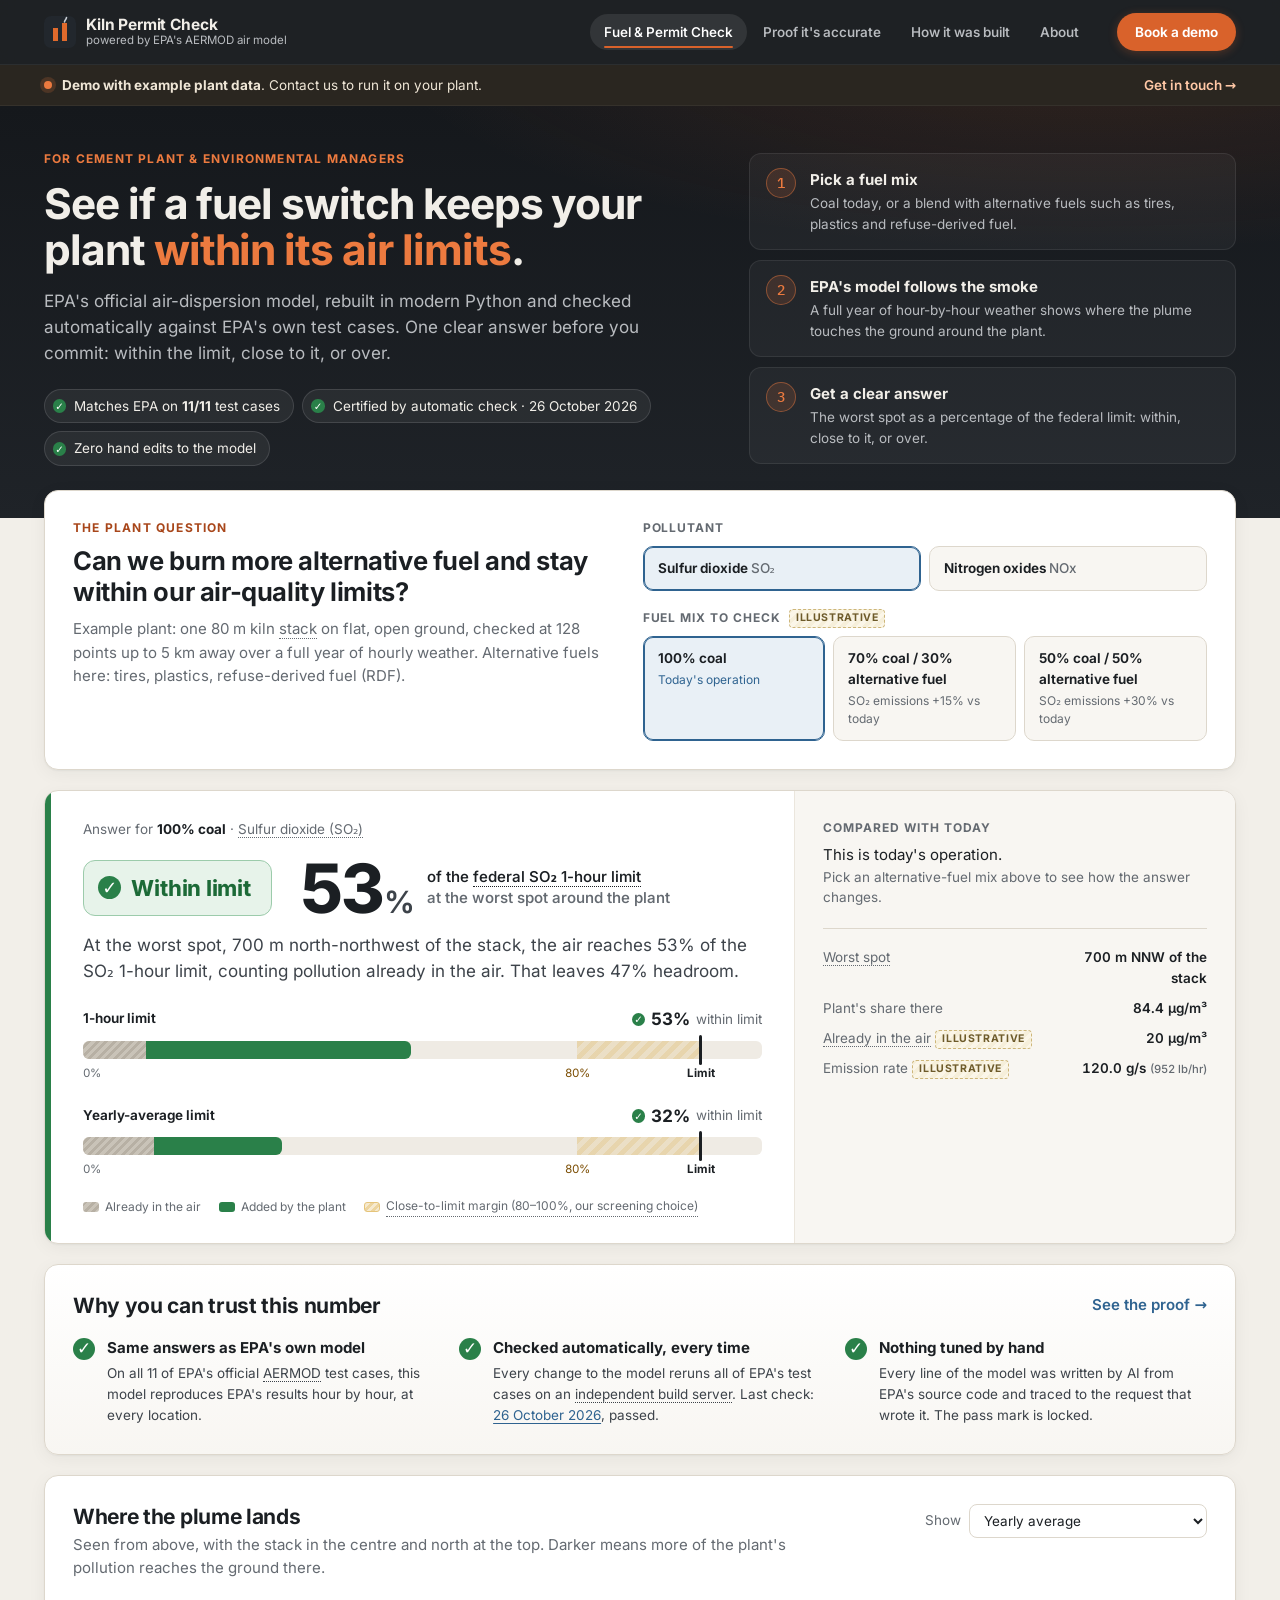
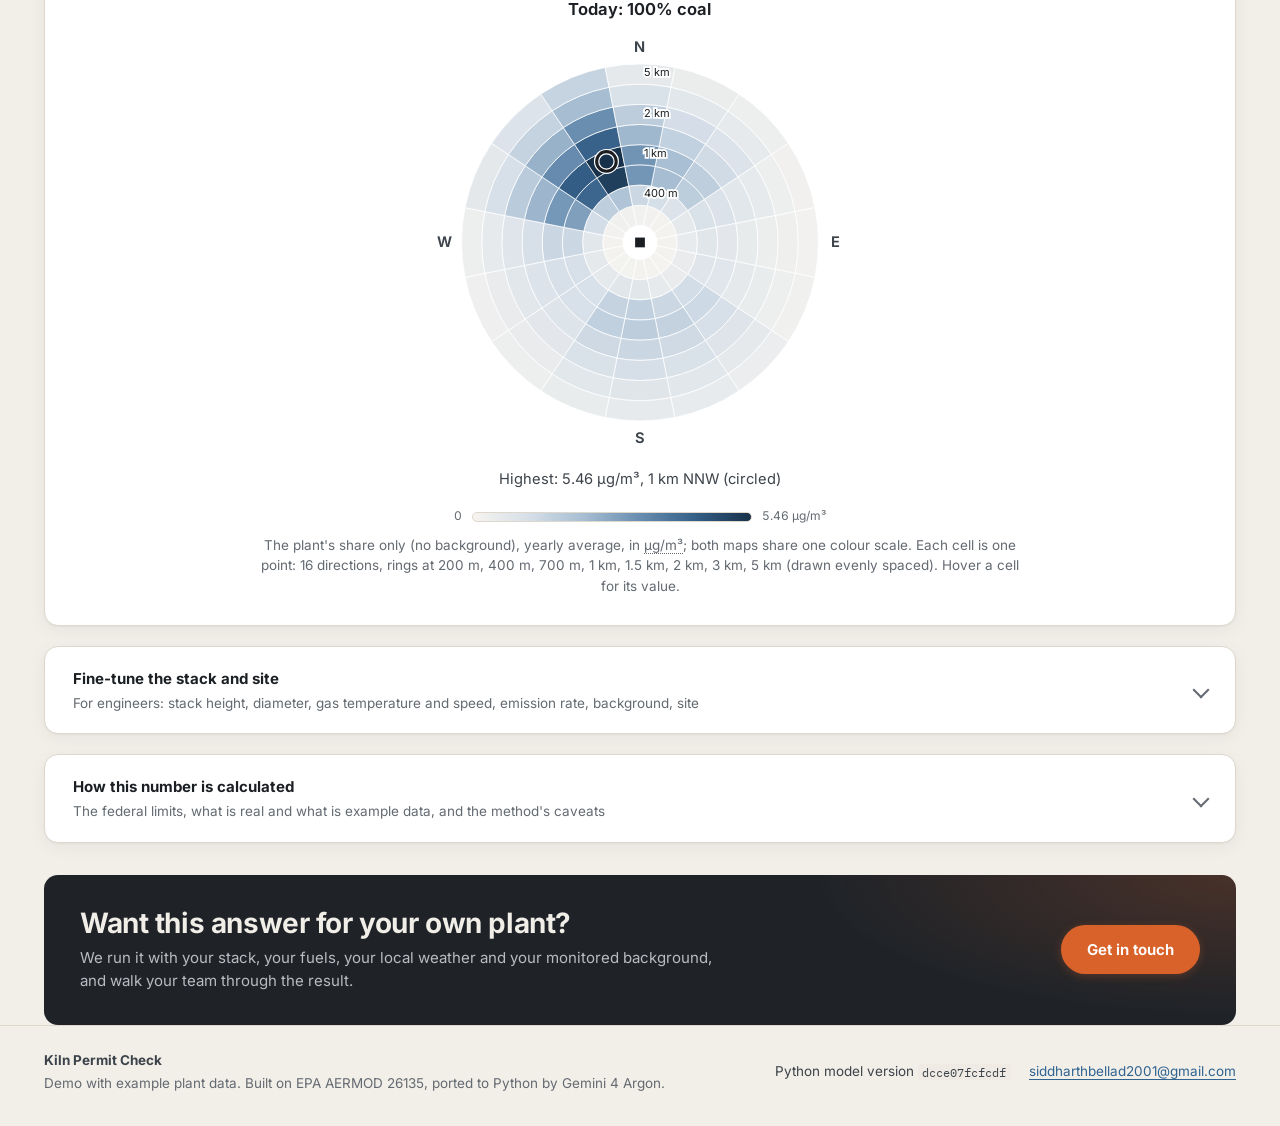
==== commit 949aa7b6: "Merge pull request #8 from entersidbellad/cursor/plant-manager-redesign-8d19 Plain-English redesign " ====
--- a/site/index.html
+++ b/site/index.html
@@ -3,190 +3,271 @@
 <head>
 <meta charset="UTF-8">
 <meta name="viewport" content="width=device-width, initial-scale=1.0">
-<title>Kiln permit check · AERMOD in Python, ported by Gemini 4 Argon and verified on EPA's test cases</title>
-<link rel="icon" href="data:image/svg+xml,%3Csvg xmlns='http://www.w3.org/2000/svg' viewBox='0 0 32 32'%3E%3Crect width='32' height='32' rx='6' fill='%232b3138'/%3E%3Cpath d='M6 22c6-10 14-12 20-12' stroke='%23a9bccf' stroke-width='3' fill='none' stroke-linecap='round'/%3E%3C/svg%3E">
+<meta name="description" content="Will a fuel switch keep your cement plant within its air-quality limits? EPA's AERMOD air model, rebuilt in Python and checked against EPA's own test cases.">
+<meta name="theme-color" content="#16191d">
+<title>Kiln Permit Check · Can we burn more alternative fuel and stay within the limits?</title>
+<link rel="icon" href="data:image/svg+xml,%3Csvg xmlns='http://www.w3.org/2000/svg' viewBox='0 0 32 32'%3E%3Crect width='32' height='32' rx='7' fill='%2316191d'/%3E%3Cpath d='M9 25V12h5v13M18 25V7h5v18' fill='%23e06a2c'/%3E%3Cpath d='M20.5 6c0-2 2-2.5 2-4.5' stroke='%23c9ced4' stroke-width='1.6' fill='none' stroke-linecap='round'/%3E%3C/svg%3E">
+<link rel="preload" href="fonts/inter-latin-var.woff2" as="font" type="font/woff2" crossorigin>
 <link rel="stylesheet" href="app.css">
 </head>
 <body>
-<header class="top">
-    <div class="wrap">
-        <div>
-            <div class="eyebrow">EPA AERMOD 26135 · Fortran <span aria-hidden="true">→</span> Python · ported by Gemini 4 Argon</div>
-            <h1>Kiln permit check <span class="arrow">·</span> AERMOD in Python</h1>
-            <p class="tagline">Will a fuel or stack change keep the plant inside the air-quality standards?
-                <span class="sub">Answered with EPA's regulatory dispersion model, ported from Fortran with zero hand edits and checked against EPA's own test cases.</span></p>
-        </div>
-        <div class="chips" id="chips" aria-live="polite">
-            <span class="chip"><span class="ic prog" aria-hidden="true">…</span>Loading status…</span>
-        </div>
+<a class="skip" href="#main">Skip to content</a>
+
+<header class="site">
+    <div class="wrap bar">
+        <a class="brand" href="#whatif" data-go="whatif" aria-label="Kiln Permit Check, home">
+            <svg viewBox="0 0 32 32" aria-hidden="true"><rect width="32" height="32" rx="7" fill="#22272d"/><path d="M9 25V12h5v13M18 25V7h5v18" fill="#e06a2c"/><path d="M20.5 6c0-2 2-2.5 2-4.5" stroke="#c9ced4" stroke-width="1.6" fill="none" stroke-linecap="round"/></svg>
+            <span><b>Kiln Permit Check</b><small>powered by EPA's AERMOD air model</small></span>
+        </a>
+        <nav class="nav" aria-label="Sections">
+            <a href="#whatif" data-go="whatif">Fuel &amp; Permit Check</a>
+            <a href="#proof" data-go="proof">Proof it's accurate</a>
+            <a href="#port" data-go="port">How it was built</a>
+            <a href="#about" data-go="about">About</a>
+        </nav>
+        <a class="btn btn-accent" data-contact href="mailto:siddharthbellad2001@gmail.com">Book a demo</a>
     </div>
 </header>
 
-<section class="pipeline" aria-label="How it works">
-    <div class="wrap">
-        <div class="pipeline-title">How the model was built and checked</div>
-        <ol class="steps" id="steps">
-            <li><button class="step" data-go="port"><span class="n"><span class="ic neutral" aria-hidden="true">1</span>Input</span><span class="t">AERMOD Fortran</span><span class="v"><span class="skeleton" style="display:block;width:80%"></span></span></button></li>
-            <li><button class="step" data-go="port"><span class="n"><span class="ic neutral" aria-hidden="true">2</span>Translate</span><span class="t">Gemini 4 Argon</span><span class="v"><span class="skeleton" style="display:block;width:80%"></span></span></button></li>
-            <li><button class="step" data-go="proof"><span class="n"><span class="ic neutral" aria-hidden="true">3</span>Output</span><span class="t">Python model</span><span class="v"><span class="skeleton" style="display:block;width:80%"></span></span></button></li>
-            <li><button class="step" data-go="proof"><span class="n"><span class="ic neutral" aria-hidden="true">4</span>Verify</span><span class="t">EPA test cases</span><span class="v"><span class="skeleton" style="display:block;width:80%"></span></span></button></li>
-            <li><button class="step" data-go="decision"><span class="n"><span class="ic neutral" aria-hidden="true">5</span>Decide</span><span class="t">Certified?</span><span class="v"><span class="skeleton" style="display:block;width:80%"></span></span></button></li>
+<div id="demo-banner"></div>
+
+<section class="hero" aria-labelledby="hero-title">
+    <div class="wrap hero-grid">
+        <div class="hero-copy">
+            <p class="eyebrow">For cement plant &amp; environmental managers</p>
+            <h1 id="hero-title">See if a fuel switch keeps your plant <span class="accent">within its air limits</span>.</h1>
+            <p class="lede">EPA's official air-dispersion model, rebuilt in modern Python and checked automatically against EPA's own test cases.
+                One clear answer before you commit: within the limit, close to it, or over.</p>
+            <ul class="trust-pills" id="trust-pills" aria-live="polite"><li class="pill"><span class="skeleton"></span></li></ul>
+        </div>
+        <ol class="how" aria-label="How it works">
+            <li><span class="num">1</span><div><b>Pick a fuel mix</b><span>Coal today, or a blend with alternative fuels such as tires, plastics and refuse-derived fuel.</span></div></li>
+            <li><span class="num">2</span><div><b>EPA's model follows the smoke</b><span>A full year of hour-by-hour weather shows where the plume touches the ground around the plant.</span></div></li>
+            <li><span class="num">3</span><div><b>Get a clear answer</b><span>The worst spot as a percentage of the federal limit: within, close to it, or over.</span></div></li>
         </ol>
     </div>
 </section>
 
-<main class="wrap">
-    <nav class="tabs" role="tablist">
-        <button role="tab" data-screen="whatif" aria-selected="true">Fuel &amp; stack check <span class="sub">cement kiln what-if</span></button>
-        <button role="tab" data-screen="proof" aria-selected="false">Model verification <span class="sub">against EPA test cases</span></button>
-        <button role="tab" data-screen="decision" aria-selected="false">Certification <span class="sub">can the model be used?</span></button>
-        <button role="tab" data-screen="port" aria-selected="false">How it was built <span class="sub">Argon runs and cost</span></button>
-    </nav>
-
-    <!-- Fuel & stack check -->
-    <section id="whatif" class="screen active" role="tabpanel">
-        <div class="panel wi-intro">
-            <div>
-                <h2 id="wi-title">Fuel &amp; stack check</h2>
-                <p id="wi-story" style="margin-top:6px;color:var(--ink-2)"><span class="loading">Loading scenario config…</span></p>
-            </div>
-            <div class="sources" id="wi-sources"></div>
-        </div>
-        <div class="wi-layout">
-            <div class="panel wi-controls" id="wi-controls">
-                <h2>Plant inputs</h2>
-                <label>Pollutant<select id="wi-pollutant"></select></label>
-                <label>Fuel mix <span class="tag">illustrative</span><select id="wi-fuel"></select></label>
-                <p class="hint">A fuel mix sets the emission rate and exit gas temperature below.</p>
-                <label>Emission rate <span class="tag">illustrative</span> <span class="val" id="wi-emission-v"></span><input type="range" id="wi-emission" step="0.5"></label>
-                <label>Stack height <span class="val" id="wi-height-v"></span><input type="range" id="wi-height"></label>
-                <label>Stack diameter <span class="val" id="wi-diameter-v"></span><input type="range" id="wi-diameter"></label>
-                <label>Exit gas temperature <span class="val" id="wi-temperature-v"></span><input type="range" id="wi-temperature"></label>
-                <label>Exit gas velocity <span class="val" id="wi-velocity-v"></span><input type="range" id="wi-velocity"></label>
-                <fieldset>
-                    <legend>Background already in the air <span class="tag">illustrative</span></legend>
-                    <label>1-hour, µg/m³<input type="number" id="wi-bg1" min="0" step="1"></label>
-                    <label>Annual, µg/m³<input type="number" id="wi-bgA" min="0" step="1"></label>
+<main id="main" class="wrap">
+
+    <!-- Fuel & Permit Check -->
+    <section id="sec-whatif" data-screen="whatif" class="screen active" aria-labelledby="wi-question">
+        <div class="card question">
+            <div class="q-text">
+                <p class="eyebrow">The plant question</p>
+                <h2 id="wi-question">Can we burn more alternative fuel and stay within our air-quality limits?</h2>
+                <p class="muted" id="wi-plant"><span class="loading">Loading the example plant…</span></p>
+            </div>
+            <div class="q-controls">
+                <fieldset class="seg" id="wi-pollutant">
+                    <legend>Pollutant</legend>
                 </fieldset>
-                <fieldset>
-                    <legend>Site conditions (scope check)</legend>
-                    <label class="check"><input type="checkbox" id="wi-bldg"> Building near the stack</label>
-                    <div id="wi-bldg-box" style="display:none">
-                        <label>Building height <span class="val" id="wi-bh-v"></span><input type="range" id="wi-bh" min="5" max="80" step="1" value="30"></label>
-                        <label>Building width <span class="val" id="wi-bw-v"></span><input type="range" id="wi-bw" min="5" max="150" step="1" value="40"></label>
-                        <label>Distance from stack <span class="val" id="wi-bd-v"></span><input type="range" id="wi-bd" min="10" max="1000" step="10" value="100"></label>
-                    </div>
-                    <label class="check"><input type="checkbox" id="wi-urban"> Urban site</label>
-                    <label class="check"><input type="checkbox" id="wi-terrain"> Hills or complex terrain nearby</label>
+                <fieldset class="fuels" id="wi-fuel">
+                    <legend>Fuel mix to check <span class="tag" data-tip="Illustrative: the emission changes for each fuel mix are example values, not data from a real plant.">Illustrative</span></legend>
                 </fieldset>
             </div>
-            <div>
-                <div class="panel">
-                    <div class="panel-head"><h2>Verdict against the NAAQS</h2><p id="wi-verdict-sub">Design value at the worst receptor, kiln plus background</p></div>
-                    <div class="verdicts" id="wi-verdicts"><div class="loading">Computing…</div></div>
-                    <div class="key" id="wi-key"></div>
-                    <p class="note-argon" id="wi-argon"></p>
+        </div>
+
+        <div id="wi-answer" class="answer-wrap" aria-live="polite"><div class="card"><div class="loading">Running the numbers…</div></div></div>
+
+        <section class="trust card" aria-labelledby="trust-title">
+            <div class="section-head">
+                <h2 id="trust-title">Why you can trust this number</h2>
+                <a class="link-more" href="#proof" data-go="proof">See the proof <span aria-hidden="true">→</span></a>
+            </div>
+            <div class="trust-grid" id="trust-grid"><div class="loading">Loading…</div></div>
+        </section>
+
+        <section class="card" aria-labelledby="maps-title">
+            <div class="section-head">
+                <div><h2 id="maps-title">Where the plume lands</h2>
+                    <p class="muted">Seen from above, with the stack in the centre and north at the top. Darker means more of the plant's pollution reaches the ground there.</p></div>
+                <label class="select-label">Show <select id="wi-metric">
+                    <option value="annual" selected>Yearly average</option>
+                    <option value="one_hour">Worst hours (1-hour limit basis)</option>
+                    <option value="max_1h">Single worst hour</option>
+                </select></label>
+            </div>
+            <div class="maps" id="wi-maps"></div>
+            <div class="map-note" id="wi-map-note"></div>
+        </section>
+
+        <details class="card fold" id="wi-advanced">
+            <summary><span><b>Fine-tune the stack and site</b><small>For engineers: stack height, diameter, gas temperature and speed, emission rate, background, site</small></span></summary>
+            <div class="fold-body">
+                <div id="wi-advanced-note"></div>
+                <div class="adv-grid" id="wi-controls">
+                    <label>Emission rate <span class="tag">Illustrative</span> <span class="val" id="wi-emission-v"></span><input type="range" id="wi-emission" step="0.5"></label>
+                    <label><span data-term="stack">Stack</span> height <span class="val" id="wi-height-v"></span><input type="range" id="wi-height"></label>
+                    <label>Stack diameter <span class="val" id="wi-diameter-v"></span><input type="range" id="wi-diameter"></label>
+                    <label>Exit gas temperature <span class="val" id="wi-temperature-v"></span><input type="range" id="wi-temperature"></label>
+                    <label>Exit gas speed <span class="val" id="wi-velocity-v"></span><input type="range" id="wi-velocity"></label>
+                    <fieldset>
+                        <legend>Pollution already in the air <span data-term="background"></span> <span class="tag">Illustrative</span></legend>
+                        <label>1-hour, µg/m³<input type="number" id="wi-bg1" min="0" step="1"></label>
+                        <label>Yearly average, µg/m³<input type="number" id="wi-bgA" min="0" step="1"></label>
+                    </fieldset>
+                    <fieldset>
+                        <legend>Site (outside this demo's scope)</legend>
+                        <label class="check"><input type="checkbox" id="wi-bldg"> Building near the stack <span data-term="downwash"></span></label>
+                        <div id="wi-bldg-box" hidden>
+                            <label>Building height <span class="val" id="wi-bh-v"></span><input type="range" id="wi-bh" min="5" max="80" step="1" value="30"></label>
+                            <label>Building width <span class="val" id="wi-bw-v"></span><input type="range" id="wi-bw" min="5" max="150" step="1" value="40"></label>
+                            <label>Distance from stack <span class="val" id="wi-bd-v"></span><input type="range" id="wi-bd" min="10" max="1000" step="10" value="100"></label>
+                        </div>
+                        <label class="check"><input type="checkbox" id="wi-urban"> Urban site</label>
+                        <label class="check"><input type="checkbox" id="wi-terrain"> Hills or complex terrain nearby</label>
+                    </fieldset>
                 </div>
-                <div class="panel">
-                    <div class="panel-head"><h2>Where the plume lands</h2>
-                        <label class="muted small">Show <select id="wi-metric" style="font:inherit;padding:3px 6px;border:1px solid var(--line);border-radius:4px">
-                            <option value="annual" selected>annual mean</option>
-                            <option value="one_hour">1-hour design value</option>
-                            <option value="max_1h">highest single hour</option>
-                        </select></label>
-                    </div>
-                    <div class="maps" id="wi-maps"></div>
-                    <div class="muted small" id="wi-map-note" style="margin-top:8px"></div>
+            </div>
+        </details>
+
+        <details class="card fold">
+            <summary><span><b>How this number is calculated</b><small>The federal limits, what is real and what is example data, and the method's caveats</small></span></summary>
+            <div class="fold-body">
+                <div class="sources" id="wi-sources"></div>
+                <div class="prose small" id="wi-standards"></div>
+                <p class="prose small" id="wi-argon"></p>
+            </div>
+        </details>
+
+        <div class="cta-band">
+            <div><h2>Want this answer for your own plant?</h2>
+                <p>We run it with your stack, your fuels, your local weather and your monitored background, and walk your team through the result.</p></div>
+            <a class="btn btn-accent btn-lg" data-contact href="mailto:siddharthbellad2001@gmail.com">Get in touch</a>
+        </div>
+    </section>
+
+    <!-- Proof it's accurate -->
+    <section id="sec-proof" data-screen="proof" class="screen" aria-labelledby="proof-title">
+        <div class="page-head">
+            <p class="eyebrow">Proof it's accurate</p>
+            <h2 id="proof-title" class="display">Matches EPA's official model on its own test cases</h2>
+            <p class="lede-dark">A number is only useful if it is the number a regulator would get. So every EPA test case is run through both
+                EPA's original AERMOD and this Python version, and compared hour by hour at every location around the source.</p>
+        </div>
+        <div id="cert-card" class="card"><div class="loading">Checking every criterion…</div></div>
+        <div class="kpis" id="proof-kpis"></div>
+        <section class="card" aria-labelledby="steps-title">
+            <h2 id="steps-title">How we check, in plain English</h2>
+            <ol class="steps3" id="check-steps"></ol>
+        </section>
+        <section class="card" aria-labelledby="cases-title">
+            <div class="section-head"><div><h2 id="cases-title">Every EPA test case</h2><p class="muted" id="cases-sub"></p></div></div>
+            <div class="case-list" id="case-list"><div class="loading">Loading…</div></div>
+        </section>
+        <h2 class="eng-title">For engineers <span>The full record: every rule, score, fingerprint and file trace</span></h2>
+        <details class="card fold">
+            <summary><span><b>Scores by test case</b><small>Best-fit slopes, hour-by-hour agreement, design values at every receptor</small></span></summary>
+            <div class="fold-body">
+                <p class="muted small" id="score-source"></p>
+                <div id="case-groups"></div>
+                <h3 class="sub-h">Best-fit slope by case <span class="muted">(1 means identical output)</span></h3>
+                <div id="slope-chart"></div>
+            </div>
+        </details>
+        <details class="card fold">
+            <summary><span><b>What "pass" means</b><small>The EPA rule and the strict rule, with thresholds read from the locked scoring script</small></span></summary>
+            <div class="fold-body"><div class="rules" id="rules"></div></div>
+        </details>
+        <details class="card fold">
+            <summary><span><b>Certification criteria</b><small>All must hold; recomputed from the files, nothing stored</small></span></summary>
+            <div class="fold-body"><ul class="criteria" id="criteria"></ul><div class="prose small" id="scope-note"></div></div>
+        </details>
+        <details class="card fold">
+            <summary><span><b>Locked scoring script</b><small>harness/compare.py against its pinned sha256 fingerprint</small></span></summary>
+            <div class="fold-body"><div class="hash-row" id="frozen"></div></div>
+        </details>
+        <details class="card fold">
+            <summary><span><b>File-by-file trace to the AI requests</b><small>Provenance: every model file traces to the saved Argon reply that wrote it</small></span></summary>
+            <div class="fold-body"><p id="prov-status"></p><div id="prov-table"></div></div>
+        </details>
+    </section>
+
+    <!-- How it was built -->
+    <section id="sec-port" data-screen="port" class="screen" aria-labelledby="port-title">
+        <div class="page-head">
+            <p class="eyebrow">How it was built</p>
+            <h2 id="port-title" class="display">An AI translated EPA's model line by line. Nobody edited its code by hand.</h2>
+            <p class="lede-dark">EPA publishes AERMOD as Fortran, a scientific programming language from the 1950s that few teams can maintain
+                or plug into modern software. Google's Gemini 4 Argon AI model read the source and wrote the Python version. People built the checks;
+                an automatic trace proves no one touched the model code itself.</p>
+        </div>
+        <div class="kpis" id="built-kpis"><div class="kpi"><div class="loading">Loading…</div></div></div>
+        <section class="card" aria-labelledby="journey-title">
+            <h2 id="journey-title">From EPA's Fortran to a verified Python model</h2>
+            <ol class="timeline" id="timeline"></ol>
+        </section>
+        <h2 class="eng-title">For engineers <span>Every AI request, token and dollar, read from the saved run records</span></h2>
+        <details class="card fold">
+            <summary><span><b>AI usage and cost</b><small>Requests, tokens billed, output and thinking tokens, total spend</small></span></summary>
+            <div class="fold-body">
+                <div class="kpis kpis-sm" id="spend"></div>
+                <div class="cols-port">
+                    <div><h3 class="sub-h">Fortran in scope <span class="muted" id="token-method"></span></h3><div id="token-table"></div>
+                        <p class="muted small" id="token-note"></p></div>
+                    <div><h3 class="sub-h">Where the tokens went <span class="muted">per Argon request</span></h3><div id="token-chart"></div></div>
                 </div>
-                <div class="panel standards">
-                    <details class="tech panel-details">
-                        <summary>Standards, method and caveats <span class="muted">how the design value and % of standard are computed</span></summary>
-                        <div class="body muted small" id="wi-standards"></div>
-                    </details>
-                </div>
-            </div>
-        </div>
-    </section>
-
-    <!-- Model verification -->
-    <section id="proof" class="screen" role="tabpanel">
-        <p class="lede"><b>Can the Python model be trusted with a permit question?</b> Each EPA test case is run through the Python model
-            and through the original Fortran AERMOD. A case passes only if the Python model's hourly concentrations match the Fortran's within a strict tolerance
-            and its regulatory design value matches at every receptor. The scoring script is frozen (its fingerprint is pinned), so the bar cannot move after the results are in.</p>
-        <div class="kpis" id="rates"><div class="kpi"><div class="loading">Loading scores…</div></div></div>
-        <div class="panel">
-            <div class="panel-head"><h2>Results by test case</h2><p id="score-source"></p></div>
-            <div id="case-groups"><div class="loading">Loading…</div></div>
-        </div>
-        <div class="panel">
-            <div class="panel-head"><h2>What "pass" means</h2><p id="rules-source"></p></div>
-            <div class="rules" id="rules"><div class="loading">Loading…</div></div>
-        </div>
-        <div class="panel">
-            <details class="tech panel-details">
-                <summary>Technical detail: best-fit slope by case <span class="muted">a slope of 1 means identical output</span></summary>
-                <div class="body" id="slope-chart"><div class="loading">Loading…</div></div>
-            </details>
-        </div>
-        <div class="panel">
-            <div class="panel-head"><h2>Frozen scoring script</h2><p>harness/compare.py against the fingerprint approved in harness/compare.sha256</p></div>
-            <div class="hash-row" id="frozen"><div class="loading">Loading…</div></div>
-        </div>
-        <div class="panel">
-            <div class="panel-head"><h2>Provenance: every model file traces to the Argon request that wrote it</h2></div>
-            <p id="prov-status"><span class="loading">Tracing files…</span></p>
-            <details class="tech"><summary>File-by-file trace</summary><div class="body" id="prov-table"></div></details>
-        </div>
-    </section>
-
-    <!-- Certification -->
-    <section id="decision" class="screen" role="tabpanel">
-        <p class="lede">Certification is recomputed on every page load from the test scores, the scoring script, the current Python model
-            and its provenance. Nothing is stored, so editing any of them by hand revokes it immediately.</p>
-        <div id="verdict" class="verdict"><div class="loading">Checking every criterion…</div></div>
-        <div class="panel" style="margin-top:16px">
-            <div class="panel-head"><h2>Criteria</h2><p>All must hold. Technical detail on the right.</p></div>
-            <ul class="criteria" id="criteria"></ul>
-        </div>
-        <div class="panel" id="scope-note"></div>
-    </section>
-
-    <!-- Port -->
-    <section id="port" class="screen" role="tabpanel">
-        <p class="lede">For the engineers: Gemini 4 Argon read the in-scope AERMOD Fortran in one full-context request and wrote the whole Python package.
-            An automated repair loop then fixed divergences against the reference build. Every request is recorded under
-            <code>agent/runs/</code>; the numbers below are read from those records and <code>results/</code>.</p>
-        <div class="kpis" id="spend"><div class="kpi"><div class="loading">Loading Argon runs…</div></div></div>
-        <div class="cols-port">
-            <div class="panel">
-                <div class="panel-head"><h2>Fortran in scope</h2><p id="token-method"></p></div>
-                <div id="token-table"><div class="loading">Loading…</div></div>
-                <p class="muted small" id="token-note" style="margin-top:10px"></p>
-            </div>
-            <div class="panel">
-                <div class="panel-head"><h2>Where the tokens went</h2><p>per Argon interaction, from the saved replies</p></div>
-                <div id="token-chart"><div class="loading">Loading…</div></div>
-            </div>
-        </div>
-        <div class="panel">
-            <div class="panel-head"><h2>Argon runs <code>agent/runs/</code></h2><p>Click a run for its interactions, files written and repair decisions.</p></div>
-            <div id="runs"><div class="loading">Loading…</div></div>
-            <p class="muted xsmall" id="prices" style="margin-top:8px"></p>
-            <div id="run-detail"></div>
-        </div>
-        <div class="panel">
-            <div class="panel-head"><h2>Port history <code>port/aermod_py</code></h2><p>Every commit that touched the generated package.</p></div>
-            <div id="commits"><div class="loading">Loading…</div></div>
-        </div>
+            </div>
+        </details>
+        <details class="card fold">
+            <summary><span><b>Every Argon run</b><small>agent/runs/: click a run for its requests, files written and repair decisions</small></span></summary>
+            <div class="fold-body"><div id="runs"></div><p class="muted xsmall" id="prices"></p><div id="run-detail"></div></div>
+        </details>
+        <details class="card fold">
+            <summary><span><b>Model code history</b><small>Every commit that touched port/aermod_py</small></span></summary>
+            <div class="fold-body"><div id="commits"></div></div>
+        </details>
+    </section>
+
+    <!-- About -->
+    <section id="sec-about" data-screen="about" class="screen" aria-labelledby="about-title">
+        <div class="page-head">
+            <p class="eyebrow">About</p>
+            <h2 id="about-title" class="display">Air-permit answers for heavy industry, without the black box</h2>
+            <p class="lede-dark">AERMOD is the model the US EPA requires for estimating how pollution from industrial stacks spreads downwind.
+                A permit application for a new or modified plant runs it over years of weather and compares the result with the federal air-quality limits.
+                This project makes that model fast, modern and auditable, starting with the questions cement plants ask.</p>
+        </div>
+        <section aria-labelledby="who-title">
+            <h2 id="who-title" class="h-plain">Who it is for</h2>
+            <div class="personas">
+                <div class="card persona"><span class="p-ic"><svg viewBox="0 0 24 24" aria-hidden="true"><path d="M3 21V10l5 3V10l5 3V5h4v16z" fill="none" stroke="currentColor" stroke-width="1.8" stroke-linejoin="round"/><path d="M15 2.5c0-1 1-1.5 1-2.5" stroke="currentColor" stroke-width="1.5" fill="none" stroke-linecap="round"/></svg></span><h3>Plant manager</h3>
+                    <p class="q">"Can we burn more alternative fuel without putting the permit at risk?"</p>
+                    <p>A yes, a no, or a close call, with the margin, in one screen.</p></div>
+                <div class="card persona"><span class="p-ic"><svg viewBox="0 0 24 24" aria-hidden="true"><path d="M9 4h6v2H9zM7 5H5v16h14V5h-2" fill="none" stroke="currentColor" stroke-width="1.8" stroke-linejoin="round"/><path d="M8.5 13l2.5 2.5 4.5-5" fill="none" stroke="currentColor" stroke-width="1.8" stroke-linecap="round" stroke-linejoin="round"/></svg></span><h3>Environmental manager</h3>
+                    <p class="q">"How close are we to the limit, and will this hold up with the regulator?"</p>
+                    <p>The % of each federal limit, the worst spot around the plant, and proof the model is EPA's own.</p></div>
+                <div class="card persona"><span class="p-ic"><svg viewBox="0 0 24 24" aria-hidden="true"><circle cx="10.5" cy="10.5" r="6" fill="none" stroke="currentColor" stroke-width="1.8"/><path d="M15 15l5.5 5.5" stroke="currentColor" stroke-width="2" stroke-linecap="round"/><path d="M8 10.5h5M10.5 8v5" stroke="currentColor" stroke-width="1.5" stroke-linecap="round"/></svg></span><h3>Air-quality consultant</h3>
+                    <p class="q">"Is this really AERMOD, to the digit, and can I audit it?"</p>
+                    <p>Per-case scores, locked scoring rules, fingerprints and a file-by-file trace, all open.</p></div>
+            </div>
+        </section>
+        <div class="about-grid">
+            <section class="card" aria-labelledby="not-title">
+                <h2 id="not-title">What this demo is, and is not</h2>
+                <ul class="checklist" id="about-scope"></ul>
+            </section>
+            <section class="card builder" aria-labelledby="builder-title">
+                <h2 id="builder-title">Who built it</h2>
+                <p>Siddharth Bellad is a chemical and process engineer who has worked at cement, lime and steel plants, where this kind of
+                    modelling decides whether a fuel switch or a new stack goes ahead. The kiln check comes from that work.</p>
+                <p>Want it run on your plant, with your stack, fuels, local weather and monitored background? Get in touch for a walkthrough.</p>
+                <a class="btn btn-accent btn-lg" data-contact href="mailto:siddharthbellad2001@gmail.com">Get in touch</a>
+            </section>
+        </div>
+        <section class="card" aria-labelledby="gloss-title">
+            <h2 id="gloss-title">Plain-English glossary</h2>
+            <dl class="glossary" id="glossary"></dl>
+        </section>
     </section>
 
 </main>
 
-<footer>
-    <div class="wrap">
-        <span>Read-only dashboard: nothing on this page starts a model run or a test. Data from <code>agent/runs/</code>,
-            <code>results/</code>, <code>out/</code>, <code>port/aermod_py/</code> and <code>whatif/cache/</code>.</span>
-        <span id="footer-port"></span>
+<footer class="site-foot">
+    <div class="wrap foot-grid">
+        <div><b>Kiln Permit Check</b><span class="muted">Demo with example plant data. Built on EPA AERMOD 26135, ported to Python by Gemini 4 Argon.</span></div>
+        <div class="foot-meta"><span id="footer-port"></span><a data-contact href="mailto:siddharthbellad2001@gmail.com">siddharthbellad2001@gmail.com</a></div>
     </div>
 </footer>
 <div id="tooltip" role="tooltip"></div>
--- a/site/app.css
+++ b/site/app.css
@@ -1,326 +1,504 @@
-/* Design tokens, in the spirit of ISA-101 high-performance HMI: neutral greys for structure,
-   one steel blue for things you can click, and saturated colour only for status
-   (green within limit, amber near limit, red exceeds), always paired with an icon or label. */
+/* Kiln Permit Check. Warm limestone surfaces under a graphite control-room header; one kiln-orange
+   accent for calls to action only; steel blue for things you can click. In the spirit of ISA-101,
+   saturated green / amber / red are reserved for status and always come with an icon and a word. */
+
+@font-face {
+    font-family: "Inter";
+    src: url("fonts/inter-latin-var.woff2") format("woff2-variations"), url("fonts/inter-latin-var.woff2") format("woff2");
+    font-weight: 100 900; font-style: normal; font-display: swap;
+}
+@font-face {
+    font-family: "IBM Plex Mono";
+    src: url("fonts/plex-mono-400.woff2") format("woff2");
+    font-weight: 400; font-style: normal; font-display: swap;
+}
+@font-face {
+    font-family: "IBM Plex Mono";
+    src: url("fonts/plex-mono-500.woff2") format("woff2");
+    font-weight: 500 700; font-style: normal; font-display: swap;
+}
+
 :root {
-    --canvas: #e6e8eb;
+    --canvas: #f2efe9;          /* limestone */
     --surface: #ffffff;
-    --surface-2: #f4f5f7;
-    --line: #c9ced5;
-    --line-2: #e3e6ea;
-    --ink: #1c2127;
-    --ink-2: #3f4650;
-    --muted: #59606b;
-    --header: #2b3138;
-    --header-2: #3a414a;
-    --header-ink: #e9ecef;
-    --header-muted: #b7bec7;
-
-    --accent: #2f5f8a;          /* steel blue: links, tabs, sliders, focus */
-    --accent-50: #e8eef4;
-    --accent-line: #a9bccf;
-
-    --ok: #1d6b35;   --ok-fill: #2e7d45;  --ok-50: #e6f2e9;  --ok-line: #9fcaac;
-    --warn: #7a4a00; --warn-fill: #c88a12; --warn-50: #fbf1dc; --warn-line: #e2c27e;
-    --bad: #a3221a;  --bad-fill: #c0392b;  --bad-50: #f9e7e5;  --bad-line: #e2aaa4;
-    --prog: #4d5560; --prog-50: #eceef1;  --prog-line: #c3c8cf;
-    --bg-fill: #a7adb5;
-
-    --fs-xs: 12px; --fs-sm: 13px; --fs-md: 14px; --fs-lg: 16px;
-    --fs-xl: 20px; --fs-2xl: 26px; --fs-3xl: 34px;
-    --s1: 4px; --s2: 8px; --s3: 12px; --s4: 16px; --s5: 24px; --s6: 32px;
-    --radius: 4px;
-    --font: system-ui, -apple-system, "Segoe UI", Roboto, "Helvetica Neue", Arial, "Noto Sans", "Liberation Sans", sans-serif;
-    --mono: ui-monospace, "SFMono-Regular", Menlo, Consolas, "Liberation Mono", monospace;
+    --surface-2: #f8f6f2;
+    --surface-3: #efebe4;
+    --line: #ddd7cc;
+    --line-2: #ebe6dd;
+    --ink: #1b1f23;
+    --ink-2: #3d434a;
+    --muted: #646a71;
+
+    --graphite: #15181c;
+    --graphite-2: #1f2328;
+    --graphite-3: #2b3036;
+    --on-dark: #f1eee8;
+    --on-dark-2: #b9bcc0;
+
+    --accent: #d9622b;          /* kiln orange: calls to action and brand only */
+    --accent-hi: #ec7a3f;
+    --accent-ink: #a8461a;
+    --steel: #2f6390;           /* steel blue: links, controls, selection, focus */
+    --steel-hi: #3d78aa;
+    --steel-50: #e9f0f6;
+    --steel-line: #a9c0d5;
+
+    --ok: #1c6a37;   --ok-fill: #2a8049;  --ok-50: #e7f3ea;  --ok-line: #9ccbab;
+    --warn: #7a4c00; --warn-fill: #d2950f; --warn-50: #fcf3df; --warn-line: #e5c47a;
+    --bad: #a1251c;  --bad-fill: #c23a2c;  --bad-50: #fae8e5; --bad-line: #e3aaa3;
+    --prog: #5a6068; --prog-50: #eeece8;  --prog-line: #c9c5bd;
+    --bg-fill: #b3ada3;
+
+    --fs-xs: 12px; --fs-sm: 13.5px; --fs-md: 15px; --fs-lg: 17px; --fs-xl: 21px; --fs-2xl: 28px; --fs-3xl: 40px;
+    --s1: 4px; --s2: 8px; --s3: 12px; --s4: 16px; --s5: 24px; --s6: 32px; --s7: 48px;
+    --radius: 14px; --radius-sm: 8px;
+    --shadow: 0 1px 2px rgba(27, 31, 35, .05), 0 4px 18px rgba(27, 31, 35, .05);
+    --font: "Inter", system-ui, -apple-system, "Segoe UI", Roboto, "Helvetica Neue", Arial, sans-serif;
+    --mono: "IBM Plex Mono", ui-monospace, "SFMono-Regular", Menlo, Consolas, monospace;
 }
 
 * { box-sizing: border-box; margin: 0; padding: 0; }
-html { -webkit-text-size-adjust: 100%; }
-body { font-family: var(--font); font-size: var(--fs-md); line-height: 1.5; background: var(--canvas); color: var(--ink); font-variant-numeric: tabular-nums; }
-a { color: var(--accent); text-decoration: underline; text-underline-offset: 2px; }
-:focus-visible { outline: 2px solid var(--accent); outline-offset: 2px; }
-code, .mono { font-family: var(--mono); font-size: var(--fs-xs); }
-code { background: var(--surface-2); border: 1px solid var(--line-2); padding: 0 4px; border-radius: 3px; color: var(--ink-2); }
+html { -webkit-text-size-adjust: 100%; scroll-padding-top: 80px; }
+body { font-family: var(--font); font-size: var(--fs-md); line-height: 1.55; background: var(--canvas); color: var(--ink);
+    font-feature-settings: "cv11", "ss01"; -webkit-font-smoothing: antialiased; }
+a { color: var(--steel); text-decoration: underline; text-decoration-thickness: 1px; text-underline-offset: 3px; }
+a:hover { color: var(--steel-hi); }
+:focus-visible { outline: 2.5px solid var(--steel-hi); outline-offset: 2px; border-radius: 4px; }
+code, .mono { font-family: var(--mono); font-size: .86em; }
+code { background: var(--surface-3); padding: .05em .4em; border-radius: 4px; color: var(--ink-2); }
 .mono { word-break: break-all; }
 .mono.nowrap { white-space: nowrap; word-break: normal; }
-h2 { font-size: var(--fs-lg); font-weight: 650; }
+h1, h2, h3 { letter-spacing: -.015em; line-height: 1.2; }
+h2 { font-size: var(--fs-xl); font-weight: 680; }
 h3 { font-size: var(--fs-md); font-weight: 650; }
 .muted { color: var(--muted); }
 .small { font-size: var(--fs-sm); }
 .xsmall { font-size: var(--fs-xs); }
-.wrap { width: 100%; max-width: 1400px; margin: 0 auto; padding: 0 var(--s5); }
-@media (min-width: 1800px) { .wrap { max-width: 1640px; } }
+.wrap { width: 100%; max-width: 1240px; margin: 0 auto; padding: 0 var(--s5); }
+@media (min-width: 1700px) { .wrap { max-width: 1440px; } :root { --fs-md: 16px; } }
+.skip { position: absolute; left: -999px; top: 8px; background: var(--surface); padding: 8px 12px; border-radius: 6px; z-index: 50; }
+.skip:focus { left: 8px; }
+[hidden] { display: none !important; }
 
 /* Status icon + label: the one way status is shown anywhere on the page. */
-.ic { display: inline-flex; align-items: center; justify-content: center; width: 1.25em; height: 1.25em; border-radius: 50%; font-size: .78em; font-weight: 800; line-height: 1; flex: none; color: #fff; background: var(--prog); }
+.ic { display: inline-flex; align-items: center; justify-content: center; width: 1.3em; height: 1.3em; border-radius: 50%;
+    font-size: .76em; font-weight: 800; line-height: 1; flex: none; color: #fff; background: var(--prog); font-family: var(--font); }
 .ic.ok { background: var(--ok-fill); }
 .ic.bad { background: var(--bad-fill); }
-.ic.warn { background: var(--warn-fill); color: #1c2127; border-radius: 2px; clip-path: polygon(50% 0, 100% 100%, 0 100%); padding-top: .25em; }
+.ic.warn { background: var(--warn-fill); color: #1b1f23; border-radius: 2px; clip-path: polygon(50% 0, 100% 100%, 0 100%); padding-top: .3em; }
 .ic.prog, .ic.neutral { background: transparent; color: var(--prog); border: 1.5px solid var(--prog); }
-
-/* Header */
-.top { background: var(--header); color: var(--header-ink); border-bottom: 3px solid var(--header-2); }
-.top .wrap { display: flex; justify-content: space-between; align-items: flex-end; gap: var(--s5); padding-top: var(--s5); padding-bottom: var(--s5); flex-wrap: wrap; }
-.eyebrow { font-size: var(--fs-xs); letter-spacing: .08em; text-transform: uppercase; color: var(--header-muted); font-weight: 600; }
-.top h1 { font-size: var(--fs-3xl); font-weight: 700; letter-spacing: -.01em; margin-top: var(--s1); line-height: 1.15; }
-.top h1 .arrow { color: var(--header-muted); font-weight: 400; }
-.tagline { color: var(--header-ink); font-size: var(--fs-lg); margin-top: var(--s2); max-width: 780px; }
-.tagline .sub { display: block; color: var(--header-muted); font-size: var(--fs-md); margin-top: 2px; }
-.chips { display: grid; grid-template-columns: repeat(2, auto); gap: var(--s2); justify-content: end; }
-.chip { display: inline-flex; align-items: center; gap: 7px; font-size: var(--fs-sm); font-weight: 600; padding: 5px 11px; border-radius: 3px; background: var(--header-2); border: 1px solid #4b535d; color: var(--header-ink); white-space: nowrap; }
-.chip .ic.prog, .chip .ic.neutral { color: var(--header-muted); border-color: var(--header-muted); }
-
-/* Static export only (tools/export_static.py): read-only notice under the header */
-.demo-banner { background: var(--surface-2); border-bottom: 1px solid var(--line); font-size: var(--fs-sm); color: var(--ink-2); }
-.demo-banner .wrap { display: flex; justify-content: space-between; align-items: center; gap: var(--s2) var(--s5); padding-top: var(--s2); padding-bottom: var(--s2); flex-wrap: wrap; }
-.demo-banner .ic, .demo-banner .badge { vertical-align: -2px; margin-right: 6px; }
-.demo-banner b { color: var(--ink); }
-.demo-banner .cert { font-weight: 600; color: var(--ink); }
-.demo-note { display: flex; gap: 7px; align-items: baseline; font-size: var(--fs-xs); color: var(--ink-2); background: var(--surface-2); border: 1px dashed var(--prog-line); border-radius: var(--radius); padding: var(--s2); margin-top: var(--s2); }
-.demo-note b { color: var(--ink); }
-.wi-controls label:has(input:disabled) { color: var(--muted); }
-.wi-controls input:disabled { cursor: not-allowed; }
-
-/* How it works */
-.pipeline { background: var(--surface); border-bottom: 1px solid var(--line); }
-.pipeline .wrap { padding-top: var(--s3); padding-bottom: var(--s3); }
-.pipeline-title { font-size: var(--fs-xs); text-transform: uppercase; letter-spacing: .08em; color: var(--muted); font-weight: 650; margin-bottom: var(--s2); }
-.steps { display: grid; grid-template-columns: repeat(5, minmax(0, 1fr)); gap: var(--s3); list-style: none; }
-.step { position: relative; display: block; width: 100%; text-align: left; font: inherit; color: inherit; background: var(--surface-2); border: 1px solid var(--line-2); border-radius: var(--radius); padding: var(--s2) var(--s3); cursor: pointer; }
-.step:hover { border-color: var(--accent-line); background: var(--accent-50); }
-.step:not(:last-child)::after { content: "›"; position: absolute; right: -11px; top: 50%; transform: translateY(-55%); color: var(--muted); font-size: 18px; z-index: 1; }
-.step > span { display: block; }
-.step .n { font-size: var(--fs-xs); color: var(--muted); font-weight: 650; display: flex; align-items: center; gap: 6px; }
-.step .t { font-weight: 650; font-size: var(--fs-md); margin-top: 2px; }
-.step .v { font-size: var(--fs-sm); color: var(--ink-2); margin-top: 1px; }
-.step .v b { color: var(--ink); }
-
-/* Tabs */
-.tabs { display: flex; gap: 2px; border-bottom: 1px solid var(--line); margin: var(--s5) 0 var(--s4); flex-wrap: wrap; }
-.tabs button { font: inherit; font-size: var(--fs-md); font-weight: 650; color: var(--ink-2); background: transparent; border: 1px solid transparent; border-bottom: none; border-radius: var(--radius) var(--radius) 0 0; padding: var(--s2) var(--s4); cursor: pointer; margin-bottom: -1px; }
-.tabs button:hover { color: var(--accent); }
-.tabs button[aria-selected="true"] { color: var(--accent); background: var(--surface); border-color: var(--line); box-shadow: inset 0 3px 0 var(--accent); }
-.tabs button .sub { display: block; font-weight: 500; color: var(--muted); font-size: var(--fs-xs); }
-.screen { display: none; padding-bottom: var(--s6); }
-.screen.active { display: block; }
-.lede { color: var(--ink-2); font-size: var(--fs-md); max-width: 920px; margin-bottom: var(--s4); }
-.lede b { color: var(--ink); }
-
-/* Panels and grids */
-.panel { background: var(--surface); border: 1px solid var(--line); border-radius: var(--radius); padding: var(--s5); margin-bottom: var(--s4); }
-.panel-head { display: flex; justify-content: space-between; align-items: baseline; gap: var(--s4); margin-bottom: var(--s3); flex-wrap: wrap; }
-.panel-head p { font-size: var(--fs-sm); color: var(--muted); }
-.panel > p + p { margin-top: var(--s2); }
-.cols-port { display: grid; grid-template-columns: minmax(0, 5fr) minmax(0, 6fr); gap: var(--s4); align-items: start; }
-.kpis { display: grid; grid-template-columns: repeat(auto-fit, minmax(210px, 1fr)); gap: var(--s3); margin-bottom: var(--s4); }
-.kpi { background: var(--surface); border: 1px solid var(--line); border-radius: var(--radius); padding: var(--s3) var(--s4); }
-.kpi .k { font-size: var(--fs-xs); text-transform: uppercase; letter-spacing: .05em; color: var(--muted); font-weight: 650; display: flex; align-items: center; gap: 6px; }
-.kpi .v { font-size: var(--fs-2xl); font-weight: 700; margin-top: 2px; display: flex; align-items: center; gap: var(--s2); }
-.kpi .v .ic { font-size: 18px; }
-.kpi .d { font-size: var(--fs-sm); color: var(--muted); margin-top: 2px; }
-.kpi.ok { border-left: 4px solid var(--ok-fill); }
-.kpi.bad { border-left: 4px solid var(--bad-fill); }
-.kpi.prog { border-left: 4px solid var(--prog-line); }
-
-/* Expandable technical detail */
-details.tech { margin-top: var(--s3); border-top: 1px dashed var(--line); padding-top: var(--s2); }
-details.tech > summary { cursor: pointer; font-size: var(--fs-sm); font-weight: 600; color: var(--accent); list-style: none; display: inline-flex; align-items: center; gap: 6px; }
-details.tech > summary::-webkit-details-marker { display: none; }
-details.tech > summary::before { content: "▸"; font-size: 11px; transition: transform .1s; }
-details.tech[open] > summary::before { transform: rotate(90deg); }
-details.tech > .body { margin-top: var(--s3); }
-details.panel-details > summary { font-size: var(--fs-lg); font-weight: 650; color: var(--ink); }
-details.panel-details { border-top: none; padding-top: 0; margin-top: 0; }
-details.panel-details > summary .muted { font-size: var(--fs-sm); font-weight: 400; margin-left: var(--s2); }
-
-/* Tables */
-.table-wrap { overflow-x: auto; }
+.badge { display: inline-flex; align-items: center; gap: 6px; padding: 2px 10px 2px 6px; border-radius: 999px; font-size: var(--fs-xs);
+    font-weight: 650; border: 1px solid; white-space: nowrap; vertical-align: middle; }
+.badge.ok { color: var(--ok); background: var(--ok-50); border-color: var(--ok-line); }
+.badge.bad { color: var(--bad); background: var(--bad-50); border-color: var(--bad-line); }
+.badge.warn { color: var(--warn); background: var(--warn-50); border-color: var(--warn-line); }
+.badge.prog, .badge.neutral { color: var(--prog); background: var(--prog-50); border-color: var(--prog-line); }
+.tag { display: inline-block; font-size: 10.5px; font-weight: 700; letter-spacing: .06em; text-transform: uppercase; color: #6d5a2a;
+    background: repeating-linear-gradient(-45deg, #fbf6e8, #fbf6e8 4px, #f6efda 4px, #f6efda 8px); border: 1px dashed #cdb67a;
+    padding: 0 6px; border-radius: 4px; line-height: 1.6; vertical-align: middle; cursor: help; }
+.tag-steel { color: var(--steel); background: var(--steel-50); border: 1px solid var(--steel-line); }
+
+/* Tooltips and glossary terms */
+.tip { display: inline-flex; align-items: center; justify-content: center; width: 16px; height: 16px; border-radius: 50%;
+    border: 1.3px solid currentColor; color: var(--muted); font: italic 700 10.5px/1 Georgia, serif; cursor: help; vertical-align: 1px; }
+.tip:hover, .tip:focus-visible { color: var(--steel); }
+.term { border-bottom: 1.5px dotted currentColor; cursor: help; text-decoration: none; }
+.term:hover, .term:focus-visible { color: var(--steel); }
+#tooltip { position: fixed; z-index: 100; max-width: 340px; padding: 10px 12px; border-radius: 8px; background: var(--graphite-2);
+    color: var(--on-dark); font-size: var(--fs-sm); line-height: 1.45; pointer-events: none; opacity: 0; transform: translateY(4px);
+    transition: opacity .12s, transform .12s; box-shadow: 0 8px 28px rgba(0, 0, 0, .25); }
+#tooltip.show { opacity: 1; transform: none; }
+[data-tip] { cursor: help; }
+
+/* Buttons */
+.btn { display: inline-flex; align-items: center; gap: 8px; padding: 9px 18px; border-radius: 999px; font-weight: 650; font-size: var(--fs-sm);
+    text-decoration: none; white-space: nowrap; transition: background .15s, transform .15s, box-shadow .15s; }
+.btn-accent { background: var(--accent); color: #fff; box-shadow: 0 2px 10px rgba(217, 98, 43, .28); }
+.btn-accent:hover { background: var(--accent-hi); color: #fff; transform: translateY(-1px); }
+.btn-lg { padding: 13px 26px; font-size: var(--fs-md); }
+
+/* Header + nav */
+header.site { position: sticky; top: 0; z-index: 20; background: rgba(21, 24, 28, .96); backdrop-filter: blur(8px);
+    border-bottom: 1px solid rgba(255, 255, 255, .06); }
+.bar { display: flex; align-items: center; gap: var(--s5); height: 64px; }
+.brand { display: flex; align-items: center; gap: 10px; color: var(--on-dark); text-decoration: none; flex: none; }
+.brand svg { width: 32px; height: 32px; }
+.brand span { display: flex; flex-direction: column; line-height: 1.15; }
+.brand b { font-size: 15.5px; font-weight: 700; letter-spacing: -.01em; }
+.brand small { font-size: 11.5px; color: var(--on-dark-2); }
+.brand:hover { color: #fff; }
+.nav { display: flex; gap: 2px; margin-left: auto; }
+.nav a { color: var(--on-dark-2); text-decoration: none; font-size: var(--fs-sm); font-weight: 560; padding: 8px 14px; border-radius: 999px;
+    position: relative; transition: color .15s, background .15s; }
+.nav a:hover { color: #fff; background: rgba(255, 255, 255, .06); }
+.nav a[aria-current] { color: #fff; background: rgba(255, 255, 255, .09); }
+.nav a[aria-current]::after { content: ""; position: absolute; left: 14px; right: 14px; bottom: 2px; height: 2px; border-radius: 2px; background: var(--accent); }
+
+.demo-banner { background: #2a2620; color: #efe6d6; font-size: var(--fs-sm); border-bottom: 1px solid rgba(255, 255, 255, .05); }
+.demo-banner .wrap { display: flex; align-items: center; gap: 10px; min-height: 40px; padding-top: 6px; padding-bottom: 6px; flex-wrap: wrap; }
+.demo-banner a { color: #ffc8a6; font-weight: 600; text-decoration: none; margin-left: auto; }
+.demo-banner a:hover { color: #fff; }
+.demo-dot { width: 8px; height: 8px; border-radius: 50%; background: var(--accent-hi); box-shadow: 0 0 0 4px rgba(236, 122, 63, .18); flex: none; }
+
+/* Hero (Fuel & Permit Check only) */
+.hero { background: radial-gradient(1200px 380px at 85% -20%, rgba(217, 98, 43, .16), transparent 60%),
+    linear-gradient(180deg, var(--graphite) 0%, var(--graphite-2) 100%); color: var(--on-dark); padding: 44px 0 52px; overflow: hidden; }
+body:not([data-screen="whatif"]) .hero { display: none; }
+.hero-grid { display: grid; grid-template-columns: minmax(0, 1.35fr) minmax(320px, 1fr); gap: var(--s7); align-items: center; }
+.eyebrow { font-size: 12px; font-weight: 700; letter-spacing: .1em; text-transform: uppercase; color: var(--accent-ink); }
+.hero .eyebrow { color: var(--accent-hi); }
+.hero h1 { font-size: clamp(30px, 3.3vw, 46px); font-weight: 720; letter-spacing: -.025em; margin: 12px 0 14px; line-height: 1.1; }
+.hero h1 .accent { color: var(--accent-hi); }
+.hero .lede { font-size: var(--fs-lg); color: var(--on-dark-2); max-width: 640px; }
+.trust-pills { list-style: none; display: flex; flex-wrap: wrap; gap: 8px; margin-top: 22px; }
+.pill { display: inline-flex; align-items: center; gap: 8px; padding: 6px 13px 6px 8px; border-radius: 999px; font-size: var(--fs-sm);
+    background: rgba(255, 255, 255, .06); border: 1px solid rgba(255, 255, 255, .12); color: var(--on-dark); }
+.pill b { font-weight: 700; }
+.pill.bad { border-color: rgba(227, 120, 108, .6); }
+.pill .skeleton { width: 260px; }
+.how { list-style: none; display: grid; gap: 10px; }
+.how li { display: flex; gap: 14px; align-items: flex-start; padding: 14px 16px; border-radius: 12px; background: rgba(255, 255, 255, .045);
+    border: 1px solid rgba(255, 255, 255, .08); }
+.how .num, .steps3 .num, .timeline .num { flex: none; width: 30px; height: 30px; border-radius: 50%; display: grid; place-items: center;
+    font: 600 14px/1 var(--mono); background: rgba(236, 122, 63, .14); color: var(--accent-hi); border: 1px solid rgba(236, 122, 63, .45); }
+.how b { display: block; font-size: var(--fs-md); }
+.how span:not(.num) { display: block; color: var(--on-dark-2); font-size: var(--fs-sm); margin-top: 2px; }
+.skeleton { display: inline-block; height: 1em; border-radius: 4px; background: linear-gradient(90deg, rgba(128, 128, 128, .15), rgba(128, 128, 128, .3), rgba(128, 128, 128, .15));
+    background-size: 200% 100%; animation: shimmer 1.4s infinite; }
+@keyframes shimmer { to { background-position: -200% 0; } }
+
+/* Layout */
+main { padding: 32px 0 56px; }
+body[data-screen="whatif"] main { margin-top: -28px; padding-top: 0; position: relative; }
+.screen { display: none; }
+.screen.active { display: block; animation: rise .35s ease both; }
+@keyframes rise { from { opacity: 0; transform: translateY(6px); } to { opacity: 1; transform: none; } }
+.card { background: var(--surface); border: 1px solid var(--line); border-radius: var(--radius); padding: 28px; box-shadow: var(--shadow); margin-bottom: 20px; }
+.section-head { display: flex; align-items: flex-start; justify-content: space-between; gap: var(--s4); margin-bottom: 18px; flex-wrap: wrap; }
+.section-head p { margin-top: 4px; max-width: 720px; }
+.link-more { font-weight: 600; text-decoration: none; white-space: nowrap; }
+.link-more:hover { text-decoration: underline; }
+.page-head { padding: 16px 0 28px; max-width: 900px; }
+.display { font-size: clamp(28px, 2.8vw, 40px); font-weight: 720; letter-spacing: -.025em; margin: 10px 0 12px; }
+.lede-dark { font-size: var(--fs-lg); color: var(--ink-2); }
+.h-plain { margin-bottom: 14px; }
+.eng-title { font-size: var(--fs-lg); margin: 40px 0 14px; display: flex; align-items: baseline; gap: 12px; flex-wrap: wrap; padding-top: 22px; border-top: 1px solid var(--line); }
+.eng-title span { font-size: var(--fs-sm); font-weight: 450; color: var(--muted); letter-spacing: 0; }
+.sub-h { font-size: var(--fs-md); margin: 20px 0 10px; }
+.sub-h:first-child { margin-top: 0; }
+.loading { color: var(--muted); font-size: var(--fs-sm); padding: 6px 0; }
+.empty { background: var(--surface-2); border: 1px dashed var(--line); border-radius: var(--radius-sm); padding: 14px; color: var(--ink-2); font-size: var(--fs-sm); }
+.error { display: flex; gap: 10px; align-items: flex-start; background: var(--bad-50); border: 1px solid var(--bad-line); color: var(--bad); padding: 12px 16px; border-radius: var(--radius-sm); margin-bottom: 16px; }
+.prose p, .prose ul { margin-top: 8px; }
+.prose ul { padding-left: 20px; }
+.prose li { margin-top: 4px; }
+.prose.small, .small.prose { color: var(--ink-2); }
+
+/* Question + controls */
+.question { display: grid; grid-template-columns: minmax(0, 1fr) minmax(0, 1.05fr); gap: 32px; align-items: start; }
+.question h2 { font-size: clamp(22px, 2vw, 28px); margin: 8px 0 10px; }
+.q-controls { display: grid; gap: 18px; }
+fieldset { border: 0; min-width: 0; }
+legend { font-size: var(--fs-xs); font-weight: 700; letter-spacing: .08em; text-transform: uppercase; color: var(--muted); margin-bottom: 8px; display: flex; gap: 8px; align-items: center; }
+.opt { position: relative; display: block; cursor: pointer; }
+.opt input { position: absolute; opacity: 0; width: 1px; height: 1px; }
+.opt > span { display: flex; flex-direction: column; gap: 2px; height: 100%; padding: 11px 14px; border: 1.5px solid var(--line); border-radius: 10px;
+    background: var(--surface-2); transition: border-color .15s, background .15s, box-shadow .15s; }
+.opt:hover > span { border-color: var(--steel-line); }
+.opt input:checked + span { border-color: var(--steel); background: var(--steel-50); box-shadow: inset 0 0 0 1px var(--steel); }
+.opt input:focus-visible + span { outline: 2.5px solid var(--steel-hi); outline-offset: 2px; }
+.opt b { font-size: var(--fs-sm); font-weight: 650; }
+.opt small { font-size: var(--fs-xs); color: var(--muted); }
+.opt input:checked + span small { color: var(--steel); }
+.chem { font-weight: 500; color: var(--muted); }
+.seg { display: grid; grid-template-columns: repeat(2, minmax(0, 1fr)); gap: 8px; }
+.fuels { display: grid; grid-template-columns: repeat(3, minmax(0, 1fr)); gap: 8px; }
+.seg legend, .fuels legend { grid-column: 1 / -1; }
+
+/* The answer */
+.answer { display: grid; grid-template-columns: minmax(0, 1.7fr) minmax(260px, 1fr); gap: 0; padding: 0; overflow: hidden; border-width: 1px;
+    position: relative; }
+.answer::before { content: ""; position: absolute; left: 0; top: 0; bottom: 0; width: 6px; background: var(--prog); }
+.answer.ok::before { background: var(--ok-fill); }
+.answer.warn::before { background: var(--warn-fill); }
+.answer.bad::before { background: var(--bad-fill); }
+.ans-main { padding: 28px 32px 26px 38px; }
+.ans-side { padding: 28px 28px; background: var(--surface-2); border-left: 1px solid var(--line-2); display: flex; flex-direction: column; gap: 20px; }
+.ans-for { font-size: var(--fs-sm); color: var(--muted); }
+.ans-for b { color: var(--ink); }
+.ans-row { display: flex; align-items: center; gap: 22px 28px; flex-wrap: wrap; margin: 14px 0 6px; }
+.ans-status { display: inline-flex; align-items: center; gap: 10px; font-size: 22px; font-weight: 750; letter-spacing: -.01em;
+    padding: 10px 20px 10px 14px; border-radius: 12px; border: 1.5px solid; }
+.ans-status .ic { font-size: 18px; }
+.ans-status.ok { color: var(--ok); background: var(--ok-50); border-color: var(--ok-line); }
+.ans-status.warn { color: var(--warn); background: var(--warn-50); border-color: var(--warn-line); }
+.ans-status.bad { color: var(--bad); background: var(--bad-50); border-color: var(--bad-line); }
+.ans-status.neutral { color: var(--prog); background: var(--prog-50); border-color: var(--prog-line); margin: 14px 0 10px; }
+.ans-big { display: flex; align-items: center; gap: 14px; }
+.ans-big .pct { font-size: 68px; font-weight: 760; letter-spacing: -.04em; line-height: 1; font-variant-numeric: tabular-nums; }
+.ans-big .pct small { font-size: .45em; font-weight: 650; margin-left: 2px; color: var(--ink-2); }
+.ans-big .of { font-size: var(--fs-md); line-height: 1.35; font-weight: 550; }
+.ans-say { font-size: var(--fs-lg); color: var(--ink-2); max-width: 720px; margin: 10px 0 22px; }
+.issues { margin: 6px 0 10px 20px; color: var(--ink-2); }
+.today .k { font-size: var(--fs-xs); font-weight: 700; letter-spacing: .08em; text-transform: uppercase; color: var(--muted); }
+.today-v { display: flex; align-items: center; gap: 10px; margin-top: 6px; font-size: var(--fs-md); }
+.today-v b { font-size: 34px; font-weight: 740; letter-spacing: -.03em; line-height: 1; }
+.delta { margin-top: 8px; font-size: var(--fs-sm); font-weight: 600; color: var(--ink-2); }
+.facts { display: grid; grid-template-columns: auto 1fr; gap: 9px 14px; font-size: var(--fs-sm); padding-top: 18px; border-top: 1px solid var(--line); }
+.facts dt { color: var(--muted); }
+.facts dd { text-align: right; font-weight: 600; font-variant-numeric: tabular-nums; }
+.facts dd small { color: var(--muted); font-weight: 500; }
+
+/* Gauges: % of limit with the 80% screening band */
+.gauges { display: grid; gap: 20px; }
+.g-head { display: flex; justify-content: space-between; align-items: baseline; gap: 12px; margin-bottom: 8px; font-size: var(--fs-sm); }
+.g-name { font-weight: 650; }
+.g-val { display: inline-flex; align-items: center; gap: 6px; }
+.g-val b { font-size: var(--fs-lg); font-variant-numeric: tabular-nums; }
+.g-bar { position: relative; height: 18px; border-radius: 6px; background: var(--surface-3); }
+.g-band { position: absolute; top: 0; bottom: 0; background: repeating-linear-gradient(-45deg, rgba(210, 149, 15, .14), rgba(210, 149, 15, .14) 5px, rgba(210, 149, 15, .26) 5px, rgba(210, 149, 15, .26) 10px); }
+.g-seg { position: absolute; top: 0; bottom: 0; transition: width .6s cubic-bezier(.2, .7, .2, 1), left .6s cubic-bezier(.2, .7, .2, 1); }
+.g-bg { left: 0; border-radius: 6px 0 0 6px; background: repeating-linear-gradient(-45deg, #c9c3b8, #c9c3b8 3px, #b7b0a4 3px, #b7b0a4 6px); }
+.g-plant { background: var(--prog); border-radius: 0 6px 6px 0; }
+.gauge.ok .g-plant { background: var(--ok-fill); }
+.gauge.warn .g-plant { background: var(--warn-fill); }
+.gauge.bad .g-plant { background: var(--bad-fill); }
+.g-limit { position: absolute; top: -6px; bottom: -6px; width: 3px; margin-left: -1.5px; background: var(--ink); border-radius: 2px; }
+.g-scale { position: relative; height: 18px; margin-top: 6px; font-size: 11.5px; color: var(--muted); font-variant-numeric: tabular-nums; }
+.g-scale span { position: absolute; transform: translateX(-50%); white-space: nowrap; }
+.g-scale span:first-child { transform: none; }
+.g-near { color: var(--warn); }
+.g-lim { font-weight: 700; color: var(--ink); }
+.g-key { display: flex; flex-wrap: wrap; gap: 6px 18px; margin-top: 18px; font-size: var(--fs-xs); color: var(--muted); }
+.g-key span { display: inline-flex; align-items: center; gap: 6px; }
+.g-key i { display: inline-block; width: 16px; height: 10px; border-radius: 3px; }
+.k-bg { background: repeating-linear-gradient(-45deg, #c9c3b8, #c9c3b8 3px, #b7b0a4 3px, #b7b0a4 6px); }
+.k-plant { background: var(--prog); }
+.answer.ok .k-plant { background: var(--ok-fill); }
+.answer.warn .k-plant { background: var(--warn-fill); }
+.answer.bad .k-plant { background: var(--bad-fill); }
+.k-band { background: repeating-linear-gradient(-45deg, rgba(210, 149, 15, .2), rgba(210, 149, 15, .2) 3px, rgba(210, 149, 15, .4) 3px, rgba(210, 149, 15, .4) 6px); border: 1px solid var(--warn-line); }
+
+/* Trust strip */
+.trust { background: linear-gradient(180deg, #fff, var(--surface-2)); }
+.trust-grid { display: grid; grid-template-columns: repeat(3, minmax(0, 1fr)); gap: 24px; }
+.trust-item { display: flex; gap: 12px; align-items: flex-start; }
+.trust-item > .ic { font-size: 17px; margin-top: 2px; }
+.trust-item b { display: block; font-size: var(--fs-md); }
+.trust-item p { color: var(--ink-2); font-size: var(--fs-sm); margin-top: 4px; }
+
+/* Maps */
+.select-label { font-size: var(--fs-sm); color: var(--muted); display: inline-flex; align-items: center; gap: 8px; }
+select { font: inherit; color: var(--ink); padding: 7px 10px; border: 1px solid var(--line); border-radius: 8px; background: var(--surface); }
+.maps { display: grid; grid-template-columns: repeat(2, minmax(0, 440px)); gap: 32px; justify-content: center; }
+.maps.single { grid-template-columns: minmax(0, 440px); }
+.map-note { margin-top: 12px; text-align: center; }
+.map-note p { max-width: 760px; margin: 8px auto 0; }
+.map-legend { display: inline-flex; align-items: center; gap: 10px; font-size: var(--fs-xs); color: var(--muted); font-variant-numeric: tabular-nums; }
+.ramp { width: 280px; height: 10px; border-radius: 5px; border: 1px solid var(--line); }
+
+/* Charts */
+.chart { width: 100%; height: auto; display: block; font-family: var(--font); }
+.chart text { fill: var(--ink-2); }
+.chart text.title { font-weight: 650; font-size: 13.5px; fill: var(--ink); }
+.chart text.axis-title { font-size: 11px; fill: var(--muted); }
+.chart text.faint { fill: var(--muted); }
+.chart text.mono { font-family: var(--mono); }
+.chart text.ring { fill: var(--ink); paint-order: stroke; stroke: #fff; stroke-width: 3px; }
+.chart text.compass { font-weight: 650; fill: var(--ink-2); }
+.chart text.ok-text { fill: var(--ok); }
+.chart text.bad-text { fill: var(--bad); }
+.chart .grid { stroke: var(--line-2); }
+.chart .tick { stroke: var(--line); }
+.chart .band-ok { fill: var(--ok-50); }
+.chart .ok-line { stroke: var(--ok); stroke-width: 1.5; }
+.chart .stripe { fill: var(--surface-2); }
+.chart .hot { stroke: var(--ink); }
+.chart .stack-mark { fill: var(--ink); }
+.chart .map-empty { fill: var(--surface-3); stroke: var(--line); }
+.chart [data-tip]:hover { opacity: .85; }
+.legend { display: flex; flex-wrap: wrap; gap: 6px 16px; font-size: var(--fs-xs); color: var(--muted); margin-bottom: 8px; }
+.legend span { display: inline-flex; align-items: center; gap: 6px; }
+.legend i { display: inline-block; width: 10px; height: 10px; border-radius: 2px; }
+
+/* Folds ("For engineers" etc.) */
+details.fold { padding: 0; }
+details.fold > summary { list-style: none; cursor: pointer; padding: 20px 28px; display: flex; align-items: center; gap: 16px; }
+details.fold > summary::-webkit-details-marker { display: none; }
+details.fold > summary::after { content: ""; margin-left: auto; width: 10px; height: 10px; border-right: 2px solid var(--muted); border-bottom: 2px solid var(--muted);
+    transform: rotate(45deg); transition: transform .2s; flex: none; }
+details.fold[open] > summary::after { transform: rotate(-135deg); }
+details.fold > summary > span { display: flex; flex-direction: column; gap: 2px; }
+details.fold > summary b { font-size: var(--fs-md); }
+details.fold > summary small { color: var(--muted); font-size: var(--fs-sm); }
+details.fold > summary:hover b { color: var(--steel); }
+.fold-body { padding: 4px 28px 28px; border-top: 1px solid var(--line-2); padding-top: 22px; }
+
+/* Advanced controls */
+.adv-grid { display: grid; grid-template-columns: repeat(auto-fit, minmax(230px, 1fr)); gap: 16px 28px; }
+.adv-grid label { display: block; font-size: var(--fs-sm); font-weight: 600; }
+.adv-grid .val { float: right; font-weight: 500; color: var(--ink-2); font-variant-numeric: tabular-nums; }
+.adv-grid .val small { color: var(--muted); }
+.adv-grid fieldset { border-top: 1px solid var(--line-2); padding-top: 12px; display: grid; gap: 10px; align-content: start; }
+.adv-grid label.check { display: flex; align-items: center; gap: 8px; font-weight: 500; }
+input[type=range] { width: 100%; margin-top: 8px; accent-color: var(--steel); }
+input[type=number] { display: block; width: 100%; margin-top: 4px; font: inherit; padding: 6px 10px; border: 1px solid var(--line); border-radius: 8px; }
+input:disabled { opacity: .55; cursor: not-allowed; }
+.demo-note { display: flex; gap: 10px; align-items: flex-start; background: var(--surface-2); border: 1px solid var(--line); border-radius: 10px;
+    padding: 12px 14px; margin-bottom: 18px; font-size: var(--fs-sm); color: var(--ink-2); }
+.demo-note .ic { margin-top: 2px; }
+.sources { display: grid; grid-template-columns: 1fr 1fr; gap: 12px; margin-bottom: 8px; }
+.source { font-size: var(--fs-sm); color: var(--ink-2); padding: 12px 14px; border-radius: 10px; border: 1px solid var(--line-2); background: var(--surface-2); }
+.source .lab, .source .tag { margin-right: 8px; }
+.source .lab { font-size: 10.5px; font-weight: 700; letter-spacing: .06em; text-transform: uppercase; color: var(--steel); }
+
+/* CTA band */
+.cta-band { display: flex; align-items: center; justify-content: space-between; gap: 24px; flex-wrap: wrap; margin-top: 32px; padding: 32px 36px;
+    border-radius: var(--radius); color: var(--on-dark);
+    background: radial-gradient(600px 200px at 100% 0, rgba(217, 98, 43, .22), transparent 70%), var(--graphite-2); }
+.cta-band h2 { font-size: var(--fs-2xl); }
+.cta-band p { color: var(--on-dark-2); margin-top: 6px; max-width: 640px; }
+
+/* Proof */
+.cert { display: flex; gap: 22px; align-items: flex-start; border-width: 1.5px; }
+.cert.ok { border-color: var(--ok-line); background: linear-gradient(135deg, var(--ok-50), #fff 55%); }
+.cert.bad { border-color: var(--bad-line); background: linear-gradient(135deg, var(--bad-50), #fff 55%); }
+.cert-seal { flex: none; width: 64px; height: 64px; border-radius: 50%; display: grid; place-items: center; font-size: 30px; font-weight: 800; color: #fff; background: var(--prog); }
+.cert.ok .cert-seal { background: var(--ok-fill); box-shadow: 0 0 0 6px rgba(42, 128, 73, .14); }
+.cert.bad .cert-seal { background: var(--bad-fill); }
+.cert.neutral .cert-seal { background: transparent; color: var(--prog); border: 2.5px solid var(--prog); }
+.cert h3 { font-size: var(--fs-xl); margin: 6px 0 8px; }
+.cert p { color: var(--ink-2); max-width: 820px; }
+.cert-label { display: flex; align-items: center; gap: 8px; flex-wrap: wrap; margin-top: 12px; font-size: var(--fs-sm); }
+.kpis { display: grid; grid-template-columns: repeat(4, minmax(0, 1fr)); gap: 16px; margin-bottom: 20px; }
+.kpi { background: var(--surface); border: 1px solid var(--line); border-radius: var(--radius); padding: 20px 22px; box-shadow: var(--shadow); }
+.kpi .v { display: flex; align-items: center; gap: 10px; font-size: 34px; font-weight: 740; letter-spacing: -.03em; line-height: 1.1; font-variant-numeric: tabular-nums; }
+.kpi .v .ic { font-size: 16px; }
+.kpi .k { font-weight: 650; margin-top: 8px; font-size: var(--fs-sm); }
+.kpi .d { color: var(--muted); font-size: var(--fs-xs); margin-top: 2px; }
+.kpis-sm .kpi { box-shadow: none; background: var(--surface-2); }
+.kpis-sm .kpi .v { font-size: 24px; }
+.steps3, .timeline { list-style: none; display: grid; grid-template-columns: repeat(3, minmax(0, 1fr)); gap: 24px; margin-top: 16px; }
+.timeline { grid-template-columns: repeat(4, minmax(0, 1fr)); }
+.steps3 li, .timeline li { display: flex; gap: 14px; align-items: flex-start; }
+.steps3 .num, .timeline .num { background: #fdf0e8; color: var(--accent-ink); border-color: #f0c2a6; }
+.steps3 b, .timeline b { font-size: var(--fs-md); }
+.steps3 p, .timeline p { color: var(--ink-2); font-size: var(--fs-sm); margin-top: 4px; }
+.case-list { display: grid; grid-template-columns: repeat(auto-fill, minmax(220px, 1fr)); gap: 12px; }
+.case-tile { border: 1px solid var(--line); border-radius: 12px; padding: 14px 16px; background: var(--surface-2); display: flex; flex-direction: column; gap: 4px; }
+.ct-top { display: flex; align-items: center; justify-content: space-between; gap: 8px; margin-bottom: 6px; }
+.ct-name { font-weight: 650; }
+.ct-meta { font-size: var(--fs-xs); color: var(--muted); }
+.ct-code { align-self: flex-start; margin-top: 6px; font-size: 11px; }
+
+/* Engineer detail (kept from the original dashboard) */
+.tier-head { display: flex; align-items: center; gap: 12px; margin: 20px 0 10px; flex-wrap: wrap; }
+.tier-head:first-child { margin-top: 8px; }
+.cases { display: grid; grid-template-columns: repeat(auto-fill, minmax(300px, 1fr)); gap: 12px; }
+.case { border: 1px solid var(--line); border-radius: 10px; padding: 14px; background: var(--surface); }
+.case-head { display: flex; justify-content: space-between; align-items: center; gap: 8px; }
+.case .meta { font-size: var(--fs-xs); color: var(--muted); margin: 4px 0 10px; }
+.case pre { font-size: 11.5px; white-space: pre-wrap; background: var(--surface-2); padding: 8px; border-radius: 6px; font-family: var(--mono); }
+.metrics { display: grid; grid-template-columns: 1fr auto; gap: 5px 12px; font-size: var(--fs-xs); }
+.metrics dt { color: var(--muted); }
+.metrics dd { text-align: right; font-family: var(--mono); }
+.rules { display: grid; grid-template-columns: 1fr 1fr; gap: 16px; }
+.rule { border: 1px solid var(--line-2); border-radius: 10px; padding: 16px; background: var(--surface-2); }
+.rule .against { font-size: var(--fs-sm); color: var(--muted); margin: 4px 0 8px; }
+.rule ul { padding-left: 18px; font-size: var(--fs-sm); }
+.rule li { margin-top: 4px; }
+.mono-li { font-family: var(--mono); font-size: 12px; color: var(--ink-2); }
+.criteria { list-style: none; display: grid; gap: 2px; }
+.criteria li { display: grid; grid-template-columns: auto minmax(0, 1fr) minmax(0, 1fr); gap: 12px; padding: 10px 0; border-bottom: 1px solid var(--line-2); align-items: start; }
+.criteria .title { font-weight: 650; font-size: var(--fs-sm); }
+.criteria .why { font-size: var(--fs-xs); color: var(--muted); }
+.criteria .detail { font-size: var(--fs-xs); font-family: var(--mono); word-break: break-word; }
+#scope-note { margin-top: 16px; }
+.hash-row { display: grid; grid-template-columns: 1fr 1fr auto; gap: 12px; }
+.hash { border: 1px solid var(--line-2); border-radius: 10px; padding: 12px 14px; background: var(--surface-2); }
+.hash .k { font-size: var(--fs-xs); color: var(--muted); margin-bottom: 4px; }
+.hash.center { display: flex; align-items: center; justify-content: center; }
+.table-wrap { overflow-x: auto; border: 1px solid var(--line-2); border-radius: 10px; }
 table { width: 100%; border-collapse: collapse; font-size: var(--fs-sm); }
-th, td { text-align: left; padding: 8px 10px; border-bottom: 1px solid var(--line-2); vertical-align: top; }
-th { color: var(--muted); font-weight: 650; font-size: var(--fs-xs); text-transform: uppercase; letter-spacing: .04em; background: var(--surface-2); border-bottom: 1px solid var(--line); white-space: nowrap; }
-td.num, th.num { text-align: right; white-space: nowrap; }
+th, td { padding: 9px 12px; text-align: left; border-bottom: 1px solid var(--line-2); vertical-align: top; }
+th { background: var(--surface-2); font-size: var(--fs-xs); font-weight: 650; color: var(--ink-2); white-space: nowrap; }
+td.num, th.num { text-align: right; font-variant-numeric: tabular-nums; }
+tbody tr:last-child td { border-bottom: 0; }
 tr.clickable { cursor: pointer; }
-tr.clickable:hover td, tr.selected td { background: var(--accent-50); }
-
-/* Badges: icon + text, never colour alone */
-.badge { display: inline-flex; align-items: center; gap: 5px; padding: 1px 8px 1px 5px; border-radius: 3px; font-size: var(--fs-xs); font-weight: 700; border: 1px solid transparent; white-space: nowrap; line-height: 1.6; text-transform: uppercase; letter-spacing: .03em; }
-.badge.ok { background: var(--ok-50); color: var(--ok); border-color: var(--ok-line); }
-.badge.bad { background: var(--bad-50); color: var(--bad); border-color: var(--bad-line); }
-.badge.warn { background: var(--warn-50); color: var(--warn); border-color: var(--warn-line); }
-.badge.prog, .badge.neutral { background: var(--prog-50); color: var(--prog); border-color: var(--prog-line); }
-.badge.plain { text-transform: none; letter-spacing: 0; font-weight: 600; padding-left: 8px; }
-
-/* Tooltips: any element with data-tip; app.js positions one shared bubble. */
-.tip { display: inline-flex; align-items: center; justify-content: center; width: 15px; height: 15px; border-radius: 50%; font-size: 10px; font-weight: 700; font-style: normal; color: var(--muted); border: 1px solid var(--line); background: var(--surface); cursor: help; vertical-align: 1px; text-transform: none; letter-spacing: 0; flex: none; }
-.tip:hover, .tip:focus-visible { color: var(--accent); border-color: var(--accent); }
-[data-tip] { cursor: help; }
-#tooltip { position: fixed; z-index: 50; max-width: 340px; background: var(--header); color: var(--header-ink); font-size: var(--fs-sm); line-height: 1.45; padding: 8px 11px; border-radius: var(--radius); pointer-events: none; opacity: 0; transition: opacity .08s; }
-#tooltip.show { opacity: 1; }
-
-/* Loading, empty and error states */
-.loading { color: var(--muted); font-size: var(--fs-sm); display: flex; align-items: center; gap: var(--s2); padding: var(--s3) 0; }
-.loading::before { content: ""; width: 14px; height: 14px; border-radius: 50%; border: 2px solid var(--line); border-top-color: var(--accent); animation: spin .8s linear infinite; }
-@keyframes spin { to { transform: rotate(360deg); } }
-.skeleton { background: var(--line-2); border-radius: 3px; height: 14px; animation: pulse 1.2s ease-in-out infinite; }
-@keyframes pulse { 50% { opacity: .5; } }
-.empty { border: 1px dashed var(--prog-line); background: var(--surface-2); border-radius: var(--radius); padding: var(--s4); color: var(--ink-2); font-size: var(--fs-sm); }
-.empty b { color: var(--ink); }
-.error { border: 1px solid var(--bad-line); background: var(--bad-50); color: var(--bad); border-radius: var(--radius); padding: var(--s3) var(--s4); font-size: var(--fs-sm); margin-bottom: var(--s4); }
-
-/* Case cards (Verification) */
-.tier-head { display: flex; align-items: center; gap: var(--s2); margin: var(--s5) 0 var(--s2); flex-wrap: wrap; }
-.tier-head:first-child { margin-top: 0; }
-.tier-head h3 { font-size: var(--fs-lg); }
-.tier-head .scope { color: var(--muted); font-size: var(--fs-sm); }
-.cases { display: grid; grid-template-columns: repeat(auto-fill, minmax(300px, 1fr)); gap: var(--s3); }
-.case { border: 1px solid var(--line); border-left: 4px solid var(--line); border-radius: var(--radius); padding: var(--s3) var(--s4); background: var(--surface); }
-.case.pass { border-left-color: var(--ok-fill); }
-.case.fail { border-left-color: var(--bad-fill); }
-.case.prog { border-left-color: var(--prog-line); background: var(--surface-2); }
-.case.pending { border-left-color: var(--prog-line); }
-.case-head { display: flex; justify-content: space-between; align-items: center; gap: var(--s2); }
-.case-head b { font-family: var(--mono); font-size: var(--fs-sm); font-weight: 650; word-break: break-all; }
-.case .meta { font-size: var(--fs-xs); color: var(--muted); margin: 2px 0 var(--s2); }
-.case .plain { list-style: none; display: grid; gap: 3px; font-size: var(--fs-sm); }
-.case .plain li { display: flex; gap: 7px; align-items: baseline; }
-.case .plain .ic { position: relative; top: 2px; }
-.case dl { display: grid; grid-template-columns: auto 1fr; gap: 3px var(--s3); font-size: var(--fs-sm); }
-.case dt { color: var(--muted); display: flex; align-items: center; gap: 5px; }
-.case dd { text-align: right; white-space: nowrap; font-size: var(--fs-sm); align-self: center; }
-.case pre { white-space: pre-wrap; font-size: var(--fs-xs); font-family: var(--mono); color: var(--bad); }
-.case details.tech { margin-top: var(--s2); }
-
-.rules { display: grid; grid-template-columns: repeat(2, minmax(0, 1fr)); gap: var(--s4); }
-.rule { border: 1px solid var(--line-2); border-radius: var(--radius); padding: var(--s4); background: var(--surface-2); }
-.rule h3 { display: flex; align-items: center; gap: var(--s2); }
-.rule .against { font-size: var(--fs-sm); color: var(--muted); margin: 2px 0 var(--s2); }
-.rule ul { list-style: none; display: grid; gap: var(--s2); }
-.rule li { font-size: var(--fs-sm); padding-left: 16px; position: relative; }
-.rule li::before { content: ""; position: absolute; left: 2px; top: 8px; width: 6px; height: 6px; background: var(--ink-2); }
-.rule .tech-list li { font-family: var(--mono); font-size: var(--fs-xs); color: var(--ink-2); }
-
-.hash-row { display: grid; grid-template-columns: 1fr 1fr auto; gap: var(--s3); align-items: stretch; }
-.hash { background: var(--surface-2); border: 1px solid var(--line-2); border-radius: var(--radius); padding: var(--s3); }
-.hash .k { font-size: var(--fs-xs); color: var(--muted); font-weight: 650; text-transform: uppercase; letter-spacing: .05em; margin-bottom: 4px; }
-
-/* Certification */
-.verdict { display: flex; align-items: center; gap: var(--s5); border-radius: var(--radius); padding: var(--s5); border: 1px solid var(--line); border-left-width: 6px; background: var(--surface); }
-.verdict.ok { border-left-color: var(--ok-fill); }
-.verdict.bad { border-left-color: var(--bad-fill); }
-.verdict .ic { font-size: 44px; }
-.verdict h2 { font-size: var(--fs-2xl); }
-.verdict p { color: var(--ink-2); margin-top: 2px; max-width: 860px; }
-.criteria { list-style: none; display: grid; }
-.criteria li { display: grid; grid-template-columns: 26px minmax(220px, 1fr) minmax(0, 1.4fr); gap: var(--s3); padding: var(--s3) 0; border-bottom: 1px solid var(--line-2); align-items: start; }
-.criteria li:last-child { border-bottom: none; }
-.criteria li > .ic { font-size: 18px; margin-top: 1px; }
-.criteria .title { font-weight: 650; }
-.criteria .why { font-size: var(--fs-sm); color: var(--muted); }
-.criteria .detail { font-family: var(--mono); font-size: var(--fs-xs); color: var(--ink-2); word-break: break-all; background: var(--surface-2); border-radius: var(--radius); padding: 6px 8px; }
-
-/* Charts */
-.chart { width: 100%; height: auto; display: block; font-family: var(--font); font-variant-numeric: tabular-nums; }
-.chart text { fill: var(--ink-2); font-size: 12px; }
-.chart .axis-title { fill: var(--muted); font-size: 12px; }
-.chart .tick { stroke: var(--line); }
-.chart .grid { stroke: var(--line-2); }
-.chart .title { font-weight: 650; fill: var(--ink); font-size: 13px; }
-.legend { display: flex; gap: var(--s4); flex-wrap: wrap; font-size: var(--fs-xs); color: var(--ink-2); margin-bottom: var(--s2); }
-.legend span { display: inline-flex; align-items: center; gap: 6px; }
-.legend i { display: inline-block; width: 12px; height: 12px; border-radius: 2px; }
-
-/* How it was built */
-.run-detail { margin-top: var(--s4); border-top: 1px solid var(--line); padding-top: var(--s4); }
-.commits { list-style: none; }
-.commits li { display: grid; grid-template-columns: 78px 110px 1fr; gap: var(--s3); padding: 7px 0; border-bottom: 1px solid var(--line-2); font-size: var(--fs-sm); }
-.commits li:last-child { border-bottom: none; }
-
-/* Fuel & stack check */
-.wi-intro { display: grid; grid-template-columns: minmax(0, 1.3fr) minmax(0, 1fr); gap: var(--s5); align-items: start; }
-.wi-intro h2 { font-size: var(--fs-xl); }
-.sources { display: grid; gap: var(--s2); font-size: var(--fs-sm); }
-.source { border: 1px solid var(--line-2); border-left: 4px solid var(--ink-2); background: var(--surface-2); border-radius: var(--radius); padding: var(--s2) var(--s3); color: var(--ink-2); }
-.source.illus { border-left-color: var(--warn-fill); border-left-style: dashed; }
-.source .lab { font-weight: 700; color: var(--ink); text-transform: uppercase; font-size: var(--fs-xs); letter-spacing: .05em; margin-right: 6px; }
-.tag { display: inline-block; font-size: 10px; font-weight: 700; text-transform: uppercase; letter-spacing: .05em; padding: 0 5px; border-radius: 2px; border: 1px dashed var(--warn-fill); color: var(--warn); background: var(--warn-50); vertical-align: 1px; margin-left: 4px; }
-.tag.real { border: 1px solid var(--ink-2); color: var(--ink-2); background: var(--surface-2); }
-
-.wi-layout { display: grid; grid-template-columns: 320px minmax(0, 1fr); gap: var(--s4); align-items: start; }
-@media (min-width: 1800px) { .wi-layout { grid-template-columns: 360px minmax(0, 1fr); } }
-.wi-controls { position: sticky; top: var(--s4); }
-.wi-controls label { display: block; font-size: var(--fs-sm); font-weight: 600; margin-top: var(--s3); color: var(--ink); }
-.wi-controls label span.val { float: right; font-weight: 700; color: var(--ink); }
-.wi-controls label span.val small { font-weight: 500; color: var(--muted); font-size: var(--fs-xs); }
-.wi-controls input[type=range] { width: 100%; accent-color: var(--accent); margin-top: 4px; }
-.wi-controls select, .wi-controls input[type=number] { width: 100%; padding: 6px 8px; margin-top: 4px; font: inherit; font-size: var(--fs-sm); border: 1px solid var(--line); border-radius: var(--radius); background: var(--surface); color: var(--ink); }
-.wi-controls fieldset { border: 1px solid var(--line-2); border-radius: var(--radius); padding: var(--s2) var(--s3) var(--s3); margin-top: var(--s4); }
-.wi-controls legend { font-size: var(--fs-xs); color: var(--muted); padding: 0 4px; font-weight: 650; text-transform: uppercase; letter-spacing: .04em; }
-.wi-controls .check { font-weight: 500; display: flex; align-items: center; gap: var(--s2); }
-.wi-controls .hint { font-size: var(--fs-xs); color: var(--muted); margin-top: 4px; font-weight: 400; }
-
-.verdicts { display: grid; grid-template-columns: repeat(2, minmax(0, 1fr)); gap: var(--s4); }
-.vcard { border: 1px solid var(--line); border-radius: var(--radius); background: var(--surface); border-top: 6px solid var(--prog-line); }
-.vcard.ok { border-top-color: var(--ok-fill); }
-.vcard.warn { border-top-color: var(--warn-fill); }
-.vcard.bad { border-top-color: var(--bad-fill); }
-.vcard .vhead { padding: var(--s3) var(--s4) 0; }
-.vcard .who { font-size: var(--fs-xs); text-transform: uppercase; letter-spacing: .06em; color: var(--muted); font-weight: 700; }
-.vcard .what { font-weight: 650; font-size: var(--fs-md); margin-top: 1px; }
-.vcard .stack { font-size: var(--fs-xs); color: var(--muted); margin-top: 1px; }
-.vcard .big { display: flex; align-items: center; gap: var(--s4); padding: var(--s3) var(--s4); }
-.vcard .big .pctv { font-size: 44px; font-weight: 750; line-height: 1; letter-spacing: -.02em; }
-.vcard .big .pctl { font-size: var(--fs-sm); color: var(--ink-2); line-height: 1.35; }
-.vcard .big .pctl b { color: var(--ink); }
-.vstatus { display: inline-flex; align-items: center; gap: 7px; font-size: 15px; font-weight: 800; letter-spacing: .04em; padding: 5px 12px 5px 9px; border-radius: var(--radius); border: 1px solid; margin-left: auto; white-space: nowrap; }
-.vstatus .ic { font-size: 18px; }
-.vstatus.ok { color: var(--ok); background: var(--ok-50); border-color: var(--ok-line); }
-.vstatus.warn { color: var(--warn); background: var(--warn-50); border-color: var(--warn-line); }
-.vstatus.bad { color: var(--bad); background: var(--bad-50); border-color: var(--bad-line); }
-.vstatus.neutral { color: var(--prog); background: var(--prog-50); border-color: var(--prog-line); }
-.vcard .gauges { padding: 0 var(--s4) var(--s3); display: grid; gap: var(--s3); }
-.vcard .facts { border-top: 1px solid var(--line-2); padding: var(--s2) var(--s4) var(--s3); display: grid; grid-template-columns: auto 1fr; gap: 2px var(--s3); font-size: var(--fs-sm); }
-.vcard .facts dt { color: var(--muted); }
-.vcard .facts dd { text-align: right; font-weight: 600; white-space: nowrap; }
-.vcard .outscope { padding: var(--s3) var(--s4) var(--s4); font-size: var(--fs-sm); color: var(--ink-2); }
-.vcard .outscope ul { margin: 6px 0 0 18px; }
-
-.gauge .gl { display: flex; justify-content: space-between; align-items: baseline; gap: var(--s2); font-size: var(--fs-sm); }
-.gauge .gl .name { white-space: nowrap; font-weight: 650; display: inline-flex; align-items: center; gap: 6px; }
-.gauge .gl .val { color: var(--ink-2); white-space: nowrap; }
-.gauge .gl .val b { color: var(--ink); }
-.gauge .bar { position: relative; height: 22px; margin-top: 4px; background: var(--surface-2); border: 1px solid var(--line); border-radius: 2px; }
-.gauge .seg { position: absolute; top: 0; bottom: 0; }
-.gauge .seg.bg { left: 0; background: repeating-linear-gradient(135deg, var(--bg-fill) 0 3px, #d3d7dc 3px 6px); }
-.gauge .seg.kiln.ok { background: var(--ok-fill); }
-.gauge .seg.kiln.warn { background: var(--warn-fill); }
-.gauge .seg.kiln.bad { background: var(--bad-fill); }
-.gauge .line { position: absolute; top: -5px; bottom: -5px; width: 0; border-left: 2px solid var(--ink); }
-.gauge .line.near { border-left: 1px dashed var(--ink-2); top: 0; bottom: 0; }
-.gauge .scale { position: relative; height: 16px; font-size: 11px; color: var(--muted); }
-.gauge .scale span { position: absolute; transform: translateX(-50%); white-space: nowrap; top: 2px; }
-.gauge .scale span.std { color: var(--ink); font-weight: 700; }
-.gauge.na .bar { display: none; }
-
-.key { display: flex; gap: var(--s4); flex-wrap: wrap; font-size: var(--fs-xs); color: var(--ink-2); margin-top: var(--s3); }
-.key span { display: inline-flex; align-items: center; gap: 6px; }
-.key i { display: inline-block; width: 14px; height: 12px; border: 1px solid var(--line); }
-.key i.bg { background: repeating-linear-gradient(135deg, var(--bg-fill) 0 3px, #d3d7dc 3px 6px); }
-.key i.std { width: 0; height: 14px; border: none; border-left: 2px solid var(--ink); }
-.key i.near { width: 0; height: 14px; border: none; border-left: 1px dashed var(--ink-2); }
-
-.note-argon { font-size: var(--fs-sm); color: var(--ink-2); margin-top: var(--s3); background: var(--surface-2); border-radius: var(--radius); padding: var(--s2) var(--s3); }
-.maps { display: grid; grid-template-columns: repeat(2, minmax(0, 1fr)); gap: var(--s4); }
-.maps svg { width: 100%; height: auto; max-width: 440px; margin: 0 auto; display: block; }
-.standards ul { margin-left: 18px; display: grid; gap: 4px; }
-.standards p { margin-top: var(--s2); }
-
-footer { border-top: 1px solid var(--line); background: var(--surface); color: var(--muted); font-size: var(--fs-sm); }
-footer .wrap { padding-top: var(--s4); padding-bottom: var(--s4); display: flex; justify-content: space-between; gap: var(--s4); flex-wrap: wrap; }
-
+tr.clickable:hover, tr.selected { background: var(--steel-50); }
+.run-detail { margin-top: 16px; }
+.cols-port { display: grid; grid-template-columns: minmax(0, 1fr) minmax(0, 1.3fr); gap: 28px; margin-top: 8px; }
+#token-note, #prices { margin-top: 10px; }
+.commits { list-style: none; font-size: var(--fs-sm); }
+.commits li { display: grid; grid-template-columns: 90px 100px 1fr; gap: 12px; padding: 7px 0; border-bottom: 1px solid var(--line-2); }
+
+/* About */
+.personas { display: grid; grid-template-columns: repeat(3, minmax(0, 1fr)); gap: 16px; margin-bottom: 20px; }
+.persona { margin-bottom: 0; }
+.persona .p-ic { display: grid; place-items: center; width: 40px; height: 40px; border-radius: 12px; background: var(--steel-50); color: var(--steel);
+    margin-bottom: 14px; border: 1px solid var(--steel-line); }
+.persona .p-ic svg { width: 22px; height: 22px; }
+.persona .q { font-size: var(--fs-lg); font-weight: 600; margin: 8px 0; letter-spacing: -.01em; }
+.persona p:not(.q) { color: var(--ink-2); font-size: var(--fs-sm); }
+.about-grid { display: grid; grid-template-columns: 1fr 1fr; gap: 20px; }
+.about-grid .card { margin-bottom: 0; }
+.checklist { list-style: none; display: grid; gap: 12px; margin-top: 14px; font-size: var(--fs-sm); color: var(--ink-2); }
+.checklist li { display: flex; gap: 10px; align-items: flex-start; }
+.checklist .ic { margin-top: 3px; }
+.glossary { display: grid; grid-template-columns: repeat(3, minmax(0, 1fr)); gap: 18px 28px; margin-top: 16px; font-size: var(--fs-sm); }
+.glossary dt { font-weight: 650; }
+.glossary dd { color: var(--ink-2); }
+.about-grid { margin-bottom: 20px; }
+.builder { display: flex; flex-direction: column; align-items: flex-start; gap: 10px; }
+.builder p { color: var(--ink-2); }
+.builder .btn { margin-top: 8px; }
+
+/* Footer */
+.site-foot { border-top: 1px solid var(--line); padding: 24px 0 32px; font-size: var(--fs-sm); color: var(--ink-2); }
+.foot-grid { display: flex; justify-content: space-between; gap: 16px; flex-wrap: wrap; }
+.foot-grid > div:first-child { display: flex; flex-direction: column; gap: 2px; }
+.foot-meta { display: flex; gap: 18px; align-items: center; flex-wrap: wrap; }
+
+/* Responsive */
 @media (max-width: 1100px) {
-    .steps { grid-template-columns: repeat(2, minmax(0, 1fr)); }
-    .step::after { display: none; }
-    .wi-layout, .wi-intro, .cols-port, .rules, .verdicts, .maps, .hash-row { grid-template-columns: minmax(0, 1fr); }
-    .wi-controls { position: static; }
-    .criteria li { grid-template-columns: 26px minmax(0, 1fr); }
+    .bar { gap: 14px; }
+    .nav a { padding: 8px 10px; }
+    .brand small { display: none; }
+    .hero-grid, .question, .answer { grid-template-columns: 1fr; }
+    .ans-side { border-left: 0; border-top: 1px solid var(--line-2); }
+    .kpis, .timeline { grid-template-columns: repeat(2, minmax(0, 1fr)); }
+}
+@media (max-width: 820px) {
+    .bar { height: auto; flex-wrap: wrap; padding-top: 10px; padding-bottom: 6px; row-gap: 6px; }
+    .bar .btn { margin-left: auto; padding: 7px 14px; }
+    .nav { order: 3; width: 100%; margin: 0 -8px; overflow-x: auto; scrollbar-width: none; }
+    .nav a { white-space: nowrap; }
+    .glossary { grid-template-columns: 1fr 1fr; }
+    .trust-grid, .steps3, .personas, .about-grid, .rules, .sources, .cols-port, .hash-row { grid-template-columns: 1fr; }
+    .maps { grid-template-columns: minmax(0, 420px); }
+    .fuels { grid-template-columns: 1fr; }
+    .criteria li { grid-template-columns: auto 1fr; }
     .criteria .detail { grid-column: 2; }
 }
+@media (max-width: 560px) {
+    .wrap { padding: 0 16px; }
+    .card { padding: 20px; }
+    .ans-main { padding: 22px 20px 22px 26px; }
+    .ans-side { padding: 22px 20px; }
+    .ans-big .pct { font-size: 56px; }
+    .kpis, .timeline, .glossary { grid-template-columns: 1fr; }
+    details.fold > summary { padding: 16px 20px; }
+    .fold-body { padding: 18px 20px 22px; }
+    .cta-band { padding: 26px 22px; }
+    .hero { padding: 30px 0 44px; }
+    .demo-banner a { margin-left: 0; }
+    .demo-dot { display: none; }
+}
+@media (prefers-reduced-motion: reduce) {
+    *, *::before, *::after { animation: none !important; transition: none !important; }
+}
+@media print {
+    header.site, .demo-banner, .cta-band, .btn { display: none; }
+    .screen { display: block !important; }
+    details.fold > summary::after { display: none; }
+}
